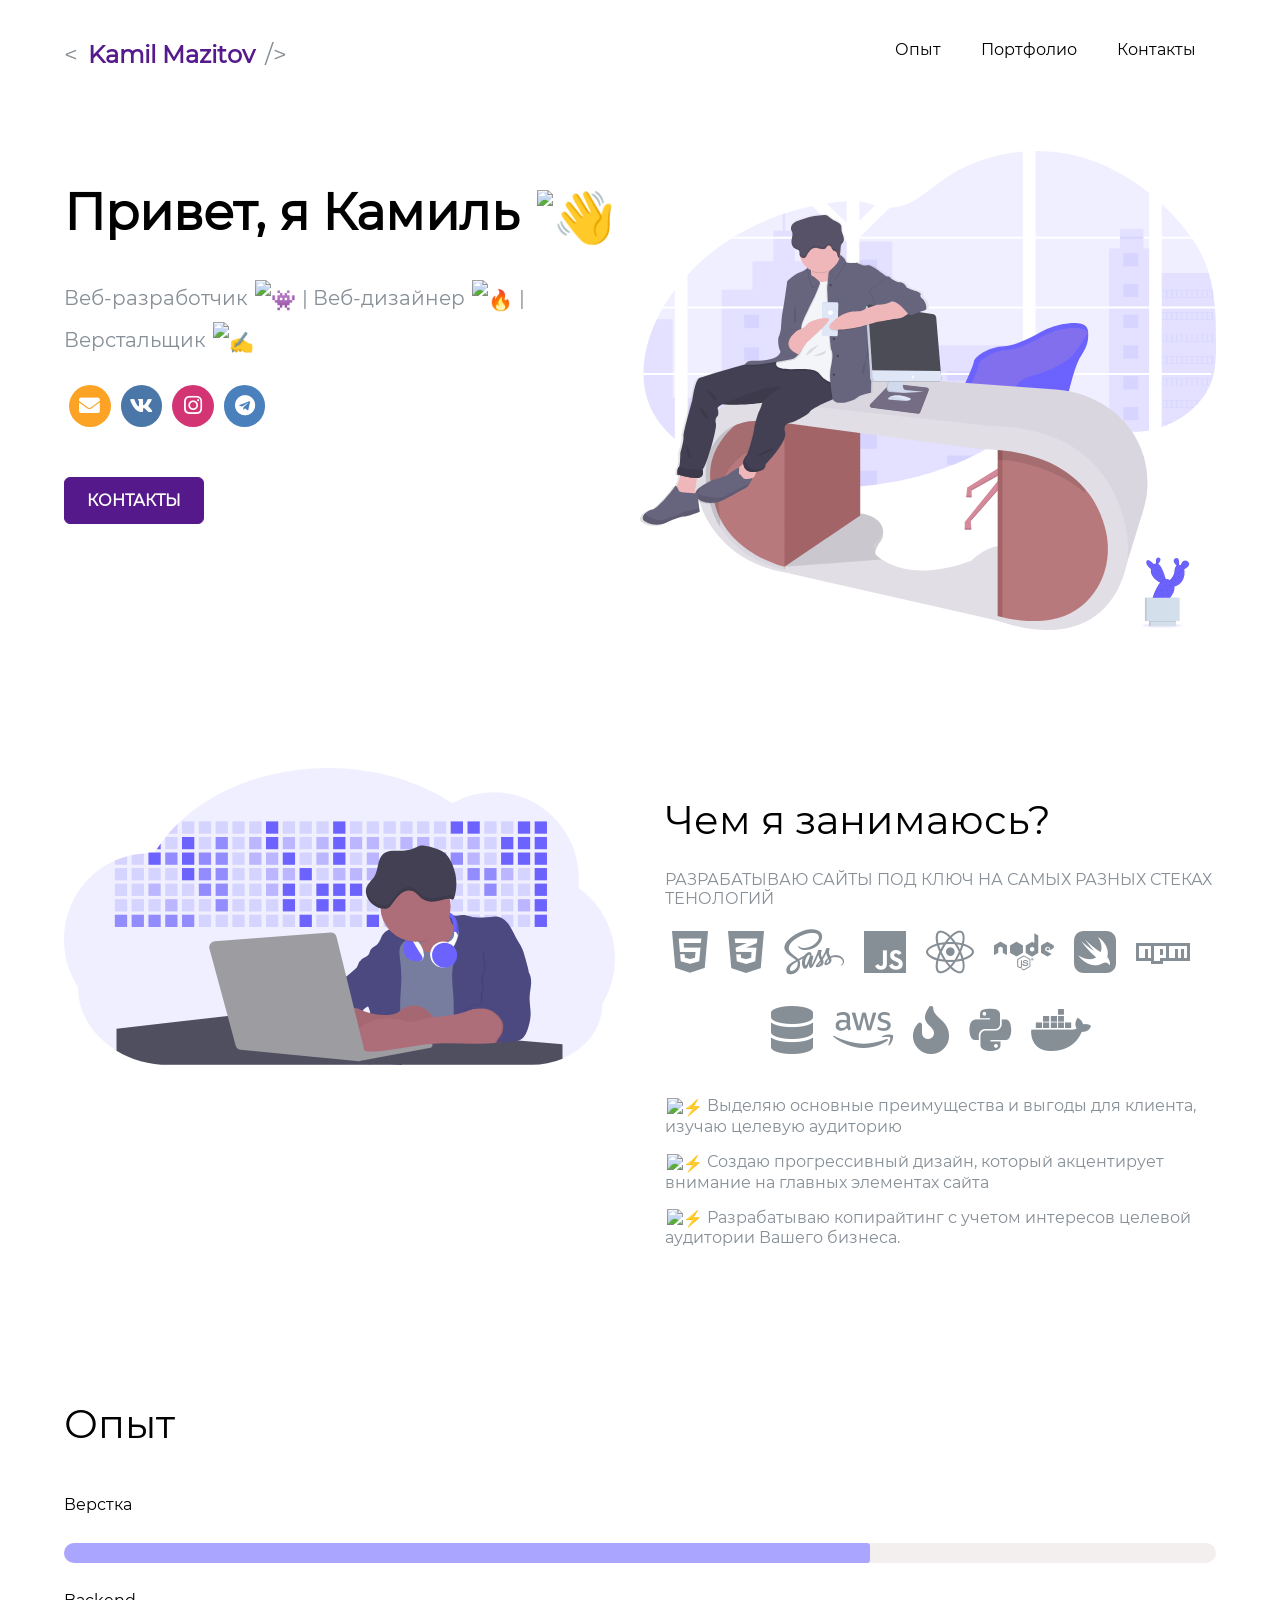
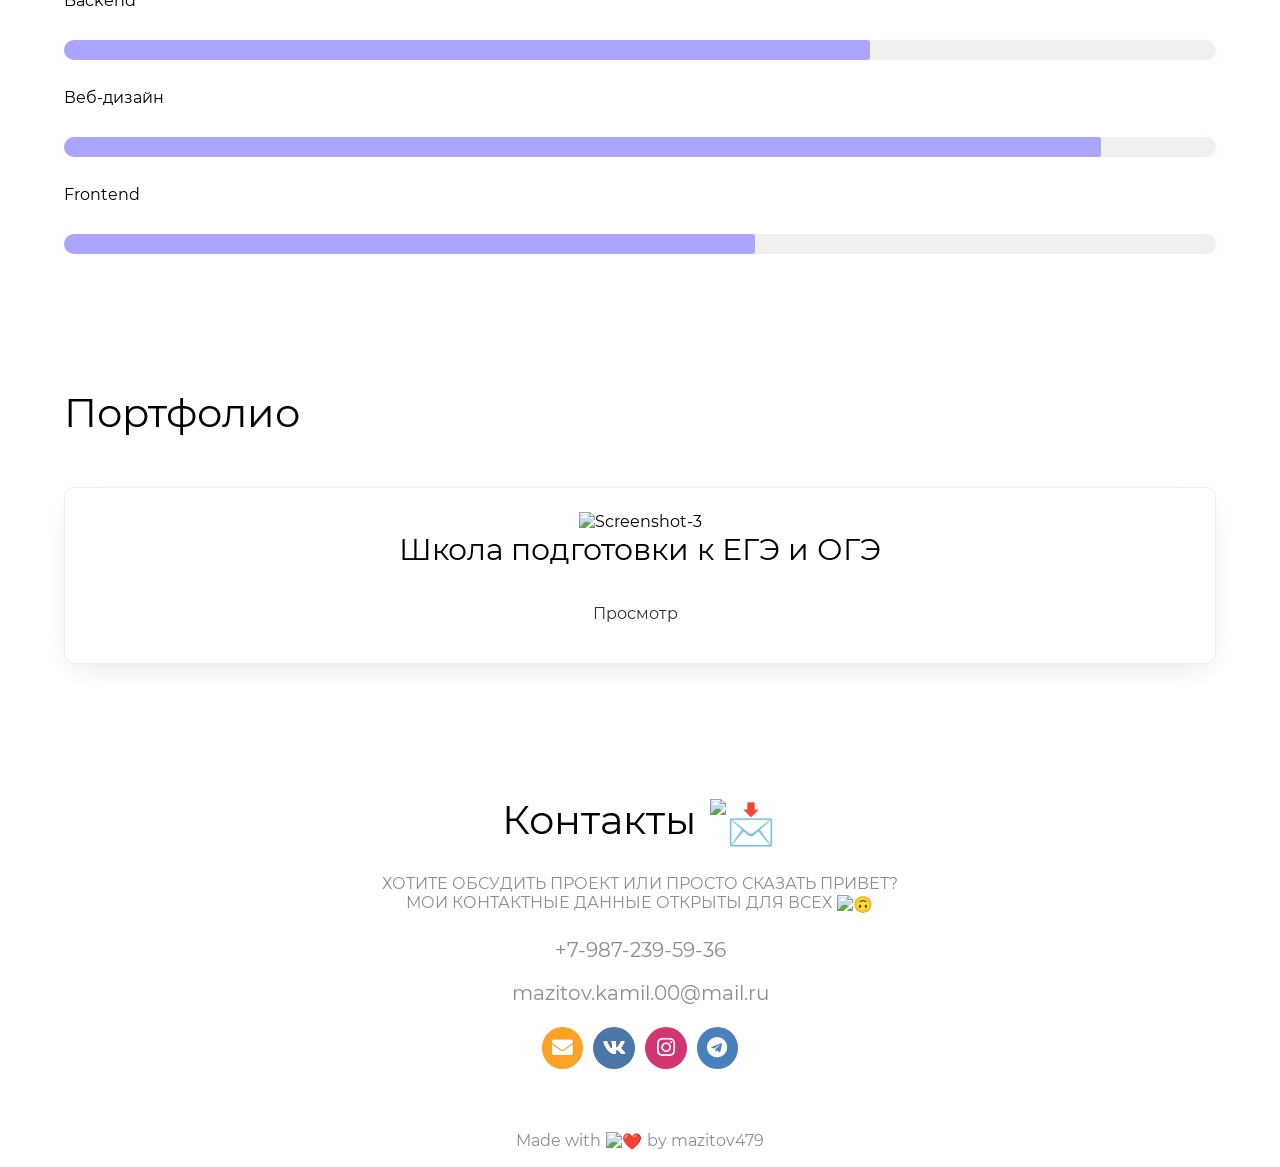
==== index.html @ a230cbdd "Updates" ====
<!doctype html><html lang="en"><head><meta charset="utf-8"/><link rel="icon" type="image/png" sizes="32x32" href="/favicon-32x32.png?v8=qAJ44G5Bm7"><link rel="icon" type="image/png" sizes="16x16" href="/favicon-16x16.png?v8=qAJ44G5Bm7"><link rel="mask-icon" href="/safari-pinned-tab.svg?v8=qAJ44G5Bm7" color="#885bd5"><link rel="shortcut icon" href="/favicon.ico?v8=qAJ44G5Bm7"><meta name="msapplication-TileColor" content="#603cba"><meta name="viewport" content="width=device-width,initial-scale=1"/><meta name="theme-color" content="#6c63ff"/><meta name="Камиль Мазитов Портфолио" content="Мое Портфолио"/><link rel="apple-touch-icon" sizes="180x180" href="/apple-touch-icon.png?v8=qAJ44G5Bm7"><meta property="og:title" content="Камиль Мазитов Портфолио"/><meta property="og:type" content="website"/><meta property="og:url" content="https://developerfolio.js.org/"/><meta property="og:image" content="https://developerfolio.js.org/static/media/developerActivity.59389695.svg"/><link rel="preload" href="/static/media/Montserrat-Regular.ee653992.ttf" as="font"><link rel="preload" href="/static/media/Agustina.21f233e1.woff" as="font"><link rel="preload" href="/static/media/Agustina.21f233e1.woff" as="font"><link rel="preload" href="/static/media/fa-brands-400.cccc9d29.woff2" as="font"><link rel="preload" href="/static/media/fa-solid-900.44d537ab.woff2" as="font"><script async src="https://www.googletagmanager.com/gtag/js?id=UA-135618960-2"></script><script>function gtag(){dataLayer.push(arguments)}window.dataLayer=window.dataLayer||[],gtag("js",new Date),gtag("config","UA-135618960-2")</script><link rel="manifest" href="/manifest.json"/><link rel="stylesheet" href="https://cdnjs.cloudflare.com/ajax/libs/font-awesome/4.7.0/css/font-awesome.min.css"><title>Камиль Мазитов Портфолио</title><link href="/static/css/main.f95ae0fb.chunk.css" rel="stylesheet"></head><body><noscript>You need to enable JavaScript to run this app.</noscript><div id="root"></div><script>!function(a){function e(e){for(var t,r,n=e[0],o=e[1],u=e[2],i=0,l=[];i<n.length;i++)r=n[i],Object.prototype.hasOwnProperty.call(p,r)&&p[r]&&l.push(p[r][0]),p[r]=0;for(t in o)Object.prototype.hasOwnProperty.call(o,t)&&(a[t]=o[t]);for(s&&s(e);l.length;)l.shift()();return c.push.apply(c,u||[]),f()}function f(){for(var e,t=0;t<c.length;t++){for(var r=c[t],n=!0,o=1;o<r.length;o++){var u=r[o];0!==p[u]&&(n=!1)}n&&(c.splice(t--,1),e=i(i.s=r[0]))}return e}var r={},p={1:0},c=[];function i(e){if(r[e])return r[e].exports;var t=r[e]={i:e,l:!1,exports:{}};return a[e].call(t.exports,t,t.exports,i),t.l=!0,t.exports}i.m=a,i.c=r,i.d=function(e,t,r){i.o(e,t)||Object.defineProperty(e,t,{enumerable:!0,get:r})},i.r=function(e){"undefined"!=typeof Symbol&&Symbol.toStringTag&&Object.defineProperty(e,Symbol.toStringTag,{value:"Module"}),Object.defineProperty(e,"__esModule",{value:!0})},i.t=function(t,e){if(1&e&&(t=i(t)),8&e)return t;if(4&e&&"object"==typeof t&&t&&t.__esModule)return t;var r=Object.create(null);if(i.r(r),Object.defineProperty(r,"default",{enumerable:!0,value:t}),2&e&&"string"!=typeof t)for(var n in t)i.d(r,n,function(e){return t[e]}.bind(null,n));return r},i.n=function(e){var t=e&&e.__esModule?function(){return e.default}:function(){return e};return i.d(t,"a",t),t},i.o=function(e,t){return Object.prototype.hasOwnProperty.call(e,t)},i.p="/";var t=this["webpackJsonpkamilmazitov.github.io"]=this["webpackJsonpkamilmazitov.github.io"]||[],n=t.push.bind(t);t.push=e,t=t.slice();for(var o=0;o<t.length;o++)e(t[o]);var s=n;f()}([])</script><script src="/static/js/2.e8afc233.chunk.js"></script><script src="/static/js/main.7171b0d7.chunk.js"></script></body></html>
---- static/css/main.f95ae0fb.chunk.css ----
@font-face{font-family:Agustina Regular;font-style:normal;font-weight:400;src:local("Agustina Regular"),url(/static/media/Agustina.21f233e1.woff) format("woff")}@font-face{font-family:Montserrat;src:local("Montserrat"),url(/static/media/Montserrat-Regular.ee653992.ttf) format("woff")}code{font-family:source-code-pro,Menlo,Monaco,Consolas,Courier New,monospace}body,html{scroll-behavior:smooth}body{margin:0;font:19px/23px Montserrat,sans-serif;-webkit-font-smoothing:antialiased;-moz-osx-font-smoothing:grayscale}@media (max-width:1380px){body,html{font-size:16px;line-height:normal}}.App{text-align:center}.App-logo{height:40vmin}.App-header{background-color:#282c34;min-height:100vh;display:flex;flex-direction:column;align-items:center;justify-content:center;font-size:calc(10px + 2vmin);color:#fff}.App-link{color:#09d3ac}.heading{color:#000}.subTitle{color:#868e96}.header{max-width:90%;padding:20px 10px;margin:0 auto}.header ul{margin:0;padding:0;list-style:none;overflow:hidden;background-color:#fff}.grey-color{color:#868e96}.header li a{display:block;padding:20px;color:#000;text-decoration:none}.header .menu-btn:hover,.header li a:hover{background-color:#f4f4f4}.header .logo{display:block;float:left;font-size:1.5em;text-decoration:none;margin-top:10px;line-height:normal}.header .logo-name{font-weight:700;padding:0 10px}.header .menu{clear:both;max-height:0;-webkit-transition:max-height .2s ease-out;transition:max-height .2s ease-out}.header .menu-icon{cursor:pointer;display:inline-block;float:right;padding:28px 20px;position:relative;-webkit-user-select:none;-moz-user-select:none;-ms-user-select:none;user-select:none}.header .menu-icon .navicon{background:#333;display:block;height:2px;position:relative;-webkit-transition:background .2s ease-out;transition:background .2s ease-out;width:18px}.header .menu-icon .navicon:after,.header .menu-icon .navicon:before{background:#333;content:"";display:block;height:100%;position:absolute;-webkit-transition:all .2s ease-out;transition:all .2s ease-out;width:100%}.header .menu-icon .navicon:before{top:5px}.header .menu-icon .navicon:after{top:-5px}.header .menu-btn{display:none}.header .menu-btn:checked~.menu{max-height:370px}.header .menu-btn:checked~.menu-icon .navicon{background:transparent}.header .menu-btn:checked~.menu-icon .navicon:before{-webkit-transform:rotate(-45deg);transform:rotate(-45deg)}.header .menu-btn:checked~.menu-icon .navicon:after{-webkit-transform:rotate(45deg);transform:rotate(45deg)}.header .menu-btn:checked~.menu-icon:not(.steps) .navicon:after,.header .menu-btn:checked~.menu-icon:not(.steps) .navicon:before{top:0}@media (min-width:48em){.header li{float:left}.header{display:flex;align-items:center;justify-content:space-between}.header .menu{max-height:none}.header .menu-icon{display:none}}@media (max-width:960px) and (min-width:768px){.header{font-size:12px}}.main{margin:4rem auto 0}.greet-main,.main{width:90%;padding:20px 10px}.greet-main{margin:2rem auto 0}.gretting-main{width:90%;padding:20px 10px;margin:0 auto}.greeting-main{display:flex}.greeting-main>*{flex:1 1;margin-bottom:30px}.button-greeting-div{display:flex;margin-top:20px}.greeting-text{font-size:58px;line-height:1.1}.greeting-text-p{font-size:1.3rem;line-height:40px}.greeting-image-div>img{max-width:100%;height:auto}.wave-emoji{-webkit-animation-duration:1.8s;animation-duration:1.8s;-webkit-animation-iteration-count:infinite;animation-iteration-count:infinite;-webkit-animation-name:wave;animation-name:wave;display:inline-block;-webkit-transform-origin:70% 70%;transform-origin:70% 70%}@-webkit-keyframes wave{0%{-webkit-transform:rotate(0deg);transform:rotate(0deg)}10%{-webkit-transform:rotate(-10deg);transform:rotate(-10deg)}20%{-webkit-transform:rotate(12deg);transform:rotate(12deg)}30%{-webkit-transform:rotate(-10deg);transform:rotate(-10deg)}40%{-webkit-transform:rotate(9deg);transform:rotate(9deg)}50%{-webkit-transform:rotate(0deg);transform:rotate(0deg)}to{-webkit-transform:rotate(0deg);transform:rotate(0deg)}}@keyframes wave{0%{-webkit-transform:rotate(0deg);transform:rotate(0deg)}10%{-webkit-transform:rotate(-10deg);transform:rotate(-10deg)}20%{-webkit-transform:rotate(12deg);transform:rotate(12deg)}30%{-webkit-transform:rotate(-10deg);transform:rotate(-10deg)}40%{-webkit-transform:rotate(9deg);transform:rotate(9deg)}50%{-webkit-transform:rotate(0deg);transform:rotate(0deg)}to{-webkit-transform:rotate(0deg);transform:rotate(0deg)}}@media (max-width:1380px){.greeting-text{font-size:50px}.greeting-text-p{font-size:20px}}@media (max-width:768px){.button-greeting-div{justify-content:space-around}.greeting-text{font-size:30px;text-align:center}.greeting-text-p{font-size:16px;line-height:normal;text-align:center}.greeting-main{display:block}}.social-media-div{font-size:2em}.icon-button i{color:#fff}.icon-button{margin-bottom:10px}.icon-button i{border-radius:2.6rem;cursor:pointer;display:inline-block;font-size:1.3rem;height:2.6rem;line-height:2.6rem;position:relative;text-align:center;-webkit-user-select:none;-moz-user-select:none;-ms-user-select:none;user-select:none;width:2.6rem;margin:0 5px 10px}.mail i{background-color:#fca326}.telegram i{background-color:#4a81bc}.vk i{background-color:#4a76a8}.instagram i{background-color:#d33473}.google i{background-color:#ea4335}.twitter i{background-color:#1da1f2}.facebook i:hover,.github i:hover,.gitlab i:hover,.google i:hover,.linkedin i:hover,.twitter i:hover{background-color:#000;-webkit-transition:.3s ease-in;transition:.3s ease-in}@media (max-width:768px){.social-media-div{text-align:center}}.main-button{background-color:#55198b;border:1px solid #55198b;color:#fff;font-weight:700;width:-webkit-max-content;width:-moz-max-content;width:max-content;padding:13px 22px;margin-right:50px;text-transform:uppercase;border-radius:6px;text-align:center;text-decoration:none;display:block;margin-top:20px;font-size:16px;cursor:pointer}.main-button:hover{background-color:#fff;color:#000;-webkit-transition:.3s ease-in;transition:.3s ease-in}.project-button{display:flex;justify-content:center;margin-top:20px}@media (max-width:768px){.main-button{font-size:15px;padding:12px 18px;margin-right:0}}@media (max-width:320px){.main-button{font-size:12px}}.skills-main-div{display:flex}.skills-text-div{margin-left:50px}.skills-main-div>*{flex:1 1;margin-bottom:30px}.skills-image-div>img{max-width:100%;height:auto}.skills-heading{font-size:56px;font-weight:400}@media (max-width:1380px){.skills-heading{font-size:40px}}@media (max-width:768px){.skills-heading{font-size:30px;text-align:center}.greeting-text-p{font-size:16px;line-height:normal}.skills-main-div{flex-direction:column}.skills-text-div{margin:20px}.skills-text{font-size:16px}.skills-text-subtitle{font-size:16px;text-align:center}.skills-image-div{order:2}}.dev-icons{padding-left:0;list-style:none;font-size:3rem;margin-bottom:0;margin-top:0;text-align:center}.software-skill-inline{display:inline-block;margin-right:20px;margin-bottom:20px}.software-skill-inline>i{color:#868e96}.software-skill-inline>i:hover{color:#645beb}.meter{height:20px;position:relative;background:#f3efef;border-radius:25px}.meter>span{display:block;height:100%;border-top-right-radius:6px;border-bottom-right-radius:6px;border-top-left-radius:20px;border-bottom-left-radius:20px;background-color:#aaa5ff;position:relative;overflow:hidden}.skill{line-height:3.5vw}.skill-bars{font-size:28px;width:40%}.skills-container{display:flex;width:90%;padding:20px 10px;margin:2rem auto 0}.skills-container>*{flex:1 1;margin-bottom:30px}.skills-image>img{margin-left:80px;max-width:90%;height:auto}@media (max-width:1456px){.skills-bar{line-height:4rem}.skills-image{display:none;order:2}}@media (max-width:768px){.skills-container{flex-direction:column}.skills-bar{line-height:3rem;margin:20px}.skills-image{display:none;order:2}}.achievement-heading{font-size:56px;font-weight:400;line-height:normal;margin:0}.achievement-subtitle{text-transform:uppercase;margin:0 0 50px}.card-image{height:250px;width:250px}.card-title{color:#000;font-size:30px;margin:0;font-weight:400;line-height:normal}.card-subtitle{color:#868e96;font-size:20px}.certificate-card{background-color:#fff;box-shadow:0 10px 30px -15px rgba(0,0,0,.2);padding:1.5rem;border-radius:10px;border:1px solid hsla(0,0%,82.7%,.397)}.certificate-detail-div{text-align:center}.certificate-card:hover{box-shadow:0 20px 30px -10px rgba(0,0,0,.2)}.certificate-image-div{text-align:center}.achievement-cards-div{display:grid;grid-template-columns:repeat(auto-fit,minmax(300px,1fr));grid-gap:1rem 1rem;gap:1rem 1rem}.certificate-card-footer{display:flex;justify-content:space-evenly;flex-wrap:wrap}.certificate-card-footer>p{color:#333;cursor:pointer;margin-right:10px;text-align:center}.certificate-card-footer>p:hover{color:#868e96}@media (max-width:1380px){.achievement-heading{font-size:40px}}@media (max-width:768px){.achievement-heading{font-size:30px;text-align:center}.achievement-subtitle{font-size:16px;line-height:normal;text-align:center}}.contact-div-main{display:flex}.contact-div-main>*{flex:1 1}.contact-title{font-size:65px;font-weight:400}.contact-detail,.contact-detail-email{margin-top:20px;font-size:40px;font-weight:400;color:#868e96;text-decoration:none}.contact-detail-email:hover,.contact-detail:hover{color:#000;text-shadow:2px 1px 2px #b5b5b5;-webkit-transition:all .3s;transition:all .3s}.contact-subtitle{text-transform:uppercase}.contact-text-div{margin-top:1.5rem}.contact-margin-top{margin-top:4rem}.contact-image-div>img{max-width:100%;height:auto;margin-left:1.5rem;margin-top:-4rem}@media (max-width:768px),(max-width:1380px){.contact-title{font-size:56px;font-weight:400;font-size:40px;text-align:center}.contact-subtitle{font-size:16px;line-height:normal;text-align:center}.contact-text-div{text-align:center;margin-top:1.5rem}.contact-detail,.contact-detail-email{font-size:20px}.contact-image-div{display:none}}.footer-text{text-align:center;color:#868e96}.footer-div{margin-top:2rem}#topButton{visibility:hidden;position:fixed;bottom:20px;right:30px;z-index:99;border:none;outline:none;background-color:#55198b;color:#fff;cursor:pointer;padding:15px;border-radius:15px;font-size:25px}#topButton:hover{background-color:#000;-webkit-transition:all .2s ease-in-out;transition:all .2s ease-in-out}

/*!
 * Font Awesome Free 5.11.2 by @fontawesome - https://fontawesome.com
 * License - https://fontawesome.com/license/free (Icons: CC BY 4.0, Fonts: SIL OFL 1.1, Code: MIT License)
 */.fa,.fab,.fad,.fal,.far,.fas{-moz-osx-font-smoothing:grayscale;-webkit-font-smoothing:antialiased;display:inline-block;font-style:normal;font-feature-settings:normal;font-variant:normal;text-rendering:auto;line-height:1}.fa-lg{font-size:1.33333em;line-height:.75em;vertical-align:-.0667em}.fa-xs{font-size:.75em}.fa-sm{font-size:.875em}.fa-1x{font-size:1em}.fa-2x{font-size:2em}.fa-3x{font-size:3em}.fa-4x{font-size:4em}.fa-5x{font-size:5em}.fa-6x{font-size:6em}.fa-7x{font-size:7em}.fa-8x{font-size:8em}.fa-9x{font-size:9em}.fa-10x{font-size:10em}.fa-fw{text-align:center;width:1.25em}.fa-ul{list-style-type:none;margin-left:2.5em;padding-left:0}.fa-ul>li{position:relative}.fa-li{left:-2em;position:absolute;text-align:center;width:2em;line-height:inherit}.fa-border{border:.08em solid #eee;border-radius:.1em;padding:.2em .25em .15em}.fa-pull-left{float:left}.fa-pull-right{float:right}.fa.fa-pull-left,.fab.fa-pull-left,.fal.fa-pull-left,.far.fa-pull-left,.fas.fa-pull-left{margin-right:.3em}.fa.fa-pull-right,.fab.fa-pull-right,.fal.fa-pull-right,.far.fa-pull-right,.fas.fa-pull-right{margin-left:.3em}.fa-spin{-webkit-animation:fa-spin 2s linear infinite;animation:fa-spin 2s linear infinite}.fa-pulse{-webkit-animation:fa-spin 1s steps(8) infinite;animation:fa-spin 1s steps(8) infinite}@-webkit-keyframes fa-spin{0%{-webkit-transform:rotate(0deg);transform:rotate(0deg)}to{-webkit-transform:rotate(1turn);transform:rotate(1turn)}}@keyframes fa-spin{0%{-webkit-transform:rotate(0deg);transform:rotate(0deg)}to{-webkit-transform:rotate(1turn);transform:rotate(1turn)}}.fa-rotate-90{-ms-filter:"progid:DXImageTransform.Microsoft.BasicImage(rotation=1)";-webkit-transform:rotate(90deg);transform:rotate(90deg)}.fa-rotate-180{-ms-filter:"progid:DXImageTransform.Microsoft.BasicImage(rotation=2)";-webkit-transform:rotate(180deg);transform:rotate(180deg)}.fa-rotate-270{-ms-filter:"progid:DXImageTransform.Microsoft.BasicImage(rotation=3)";-webkit-transform:rotate(270deg);transform:rotate(270deg)}.fa-flip-horizontal{-ms-filter:"progid:DXImageTransform.Microsoft.BasicImage(rotation=0, mirror=1)";-webkit-transform:scaleX(-1);transform:scaleX(-1)}.fa-flip-vertical{-webkit-transform:scaleY(-1);transform:scaleY(-1)}.fa-flip-both,.fa-flip-horizontal.fa-flip-vertical,.fa-flip-vertical{-ms-filter:"progid:DXImageTransform.Microsoft.BasicImage(rotation=2, mirror=1)"}.fa-flip-both,.fa-flip-horizontal.fa-flip-vertical{-webkit-transform:scale(-1);transform:scale(-1)}:root .fa-flip-both,:root .fa-flip-horizontal,:root .fa-flip-vertical,:root .fa-rotate-90,:root .fa-rotate-180,:root .fa-rotate-270{-webkit-filter:none;filter:none}.fa-stack{display:inline-block;height:2em;line-height:2em;position:relative;vertical-align:middle;width:2.5em}.fa-stack-1x,.fa-stack-2x{left:0;position:absolute;text-align:center;width:100%}.fa-stack-1x{line-height:inherit}.fa-stack-2x{font-size:2em}.fa-inverse{color:#fff}.fa-500px:before{content:"\f26e"}.fa-accessible-icon:before{content:"\f368"}.fa-accusoft:before{content:"\f369"}.fa-acquisitions-incorporated:before{content:"\f6af"}.fa-ad:before{content:"\f641"}.fa-address-book:before{content:"\f2b9"}.fa-address-card:before{content:"\f2bb"}.fa-adjust:before{content:"\f042"}.fa-adn:before{content:"\f170"}.fa-adobe:before{content:"\f778"}.fa-adversal:before{content:"\f36a"}.fa-affiliatetheme:before{content:"\f36b"}.fa-air-freshener:before{content:"\f5d0"}.fa-airbnb:before{content:"\f834"}.fa-algolia:before{content:"\f36c"}.fa-align-center:before{content:"\f037"}.fa-align-justify:before{content:"\f039"}.fa-align-left:before{content:"\f036"}.fa-align-right:before{content:"\f038"}.fa-alipay:before{content:"\f642"}.fa-allergies:before{content:"\f461"}.fa-amazon:before{content:"\f270"}.fa-amazon-pay:before{content:"\f42c"}.fa-ambulance:before{content:"\f0f9"}.fa-american-sign-language-interpreting:before{content:"\f2a3"}.fa-amilia:before{content:"\f36d"}.fa-anchor:before{content:"\f13d"}.fa-android:before{content:"\f17b"}.fa-angellist:before{content:"\f209"}.fa-angle-double-down:before{content:"\f103"}.fa-angle-double-left:before{content:"\f100"}.fa-angle-double-right:before{content:"\f101"}.fa-angle-double-up:before{content:"\f102"}.fa-angle-down:before{content:"\f107"}.fa-angle-left:before{content:"\f104"}.fa-angle-right:before{content:"\f105"}.fa-angle-up:before{content:"\f106"}.fa-angry:before{content:"\f556"}.fa-angrycreative:before{content:"\f36e"}.fa-angular:before{content:"\f420"}.fa-ankh:before{content:"\f644"}.fa-app-store:before{content:"\f36f"}.fa-app-store-ios:before{content:"\f370"}.fa-apper:before{content:"\f371"}.fa-apple:before{content:"\f179"}.fa-apple-alt:before{content:"\f5d1"}.fa-apple-pay:before{content:"\f415"}.fa-archive:before{content:"\f187"}.fa-archway:before{content:"\f557"}.fa-arrow-alt-circle-down:before{content:"\f358"}.fa-arrow-alt-circle-left:before{content:"\f359"}.fa-arrow-alt-circle-right:before{content:"\f35a"}.fa-arrow-alt-circle-up:before{content:"\f35b"}.fa-arrow-circle-down:before{content:"\f0ab"}.fa-arrow-circle-left:before{content:"\f0a8"}.fa-arrow-circle-right:before{content:"\f0a9"}.fa-arrow-circle-up:before{content:"\f0aa"}.fa-arrow-down:before{content:"\f063"}.fa-arrow-left:before{content:"\f060"}.fa-arrow-right:before{content:"\f061"}.fa-arrow-up:before{content:"\f062"}.fa-arrows-alt:before{content:"\f0b2"}.fa-arrows-alt-h:before{content:"\f337"}.fa-arrows-alt-v:before{content:"\f338"}.fa-artstation:before{content:"\f77a"}.fa-assistive-listening-systems:before{content:"\f2a2"}.fa-asterisk:before{content:"\f069"}.fa-asymmetrik:before{content:"\f372"}.fa-at:before{content:"\f1fa"}.fa-atlas:before{content:"\f558"}.fa-atlassian:before{content:"\f77b"}.fa-atom:before{content:"\f5d2"}.fa-audible:before{content:"\f373"}.fa-audio-description:before{content:"\f29e"}.fa-autoprefixer:before{content:"\f41c"}.fa-avianex:before{content:"\f374"}.fa-aviato:before{content:"\f421"}.fa-award:before{content:"\f559"}.fa-aws:before{content:"\f375"}.fa-baby:before{content:"\f77c"}.fa-baby-carriage:before{content:"\f77d"}.fa-backspace:before{content:"\f55a"}.fa-backward:before{content:"\f04a"}.fa-bacon:before{content:"\f7e5"}.fa-balance-scale:before{content:"\f24e"}.fa-balance-scale-left:before{content:"\f515"}.fa-balance-scale-right:before{content:"\f516"}.fa-ban:before{content:"\f05e"}.fa-band-aid:before{content:"\f462"}.fa-bandcamp:before{content:"\f2d5"}.fa-barcode:before{content:"\f02a"}.fa-bars:before{content:"\f0c9"}.fa-baseball-ball:before{content:"\f433"}.fa-basketball-ball:before{content:"\f434"}.fa-bath:before{content:"\f2cd"}.fa-battery-empty:before{content:"\f244"}.fa-battery-full:before{content:"\f240"}.fa-battery-half:before{content:"\f242"}.fa-battery-quarter:before{content:"\f243"}.fa-battery-three-quarters:before{content:"\f241"}.fa-battle-net:before{content:"\f835"}.fa-bed:before{content:"\f236"}.fa-beer:before{content:"\f0fc"}.fa-behance:before{content:"\f1b4"}.fa-behance-square:before{content:"\f1b5"}.fa-bell:before{content:"\f0f3"}.fa-bell-slash:before{content:"\f1f6"}.fa-bezier-curve:before{content:"\f55b"}.fa-bible:before{content:"\f647"}.fa-bicycle:before{content:"\f206"}.fa-biking:before{content:"\f84a"}.fa-bimobject:before{content:"\f378"}.fa-binoculars:before{content:"\f1e5"}.fa-biohazard:before{content:"\f780"}.fa-birthday-cake:before{content:"\f1fd"}.fa-bitbucket:before{content:"\f171"}.fa-bitcoin:before{content:"\f379"}.fa-bity:before{content:"\f37a"}.fa-black-tie:before{content:"\f27e"}.fa-blackberry:before{content:"\f37b"}.fa-blender:before{content:"\f517"}.fa-blender-phone:before{content:"\f6b6"}.fa-blind:before{content:"\f29d"}.fa-blog:before{content:"\f781"}.fa-blogger:before{content:"\f37c"}.fa-blogger-b:before{content:"\f37d"}.fa-bluetooth:before{content:"\f293"}.fa-bluetooth-b:before{content:"\f294"}.fa-bold:before{content:"\f032"}.fa-bolt:before{content:"\f0e7"}.fa-bomb:before{content:"\f1e2"}.fa-bone:before{content:"\f5d7"}.fa-bong:before{content:"\f55c"}.fa-book:before{content:"\f02d"}.fa-book-dead:before{content:"\f6b7"}.fa-book-medical:before{content:"\f7e6"}.fa-book-open:before{content:"\f518"}.fa-book-reader:before{content:"\f5da"}.fa-bookmark:before{content:"\f02e"}.fa-bootstrap:before{content:"\f836"}.fa-border-all:before{content:"\f84c"}.fa-border-none:before{content:"\f850"}.fa-border-style:before{content:"\f853"}.fa-bowling-ball:before{content:"\f436"}.fa-box:before{content:"\f466"}.fa-box-open:before{content:"\f49e"}.fa-boxes:before{content:"\f468"}.fa-braille:before{content:"\f2a1"}.fa-brain:before{content:"\f5dc"}.fa-bread-slice:before{content:"\f7ec"}.fa-briefcase:before{content:"\f0b1"}.fa-briefcase-medical:before{content:"\f469"}.fa-broadcast-tower:before{content:"\f519"}.fa-broom:before{content:"\f51a"}.fa-brush:before{content:"\f55d"}.fa-btc:before{content:"\f15a"}.fa-buffer:before{content:"\f837"}.fa-bug:before{content:"\f188"}.fa-building:before{content:"\f1ad"}.fa-bullhorn:before{content:"\f0a1"}.fa-bullseye:before{content:"\f140"}.fa-burn:before{content:"\f46a"}.fa-buromobelexperte:before{content:"\f37f"}.fa-bus:before{content:"\f207"}.fa-bus-alt:before{content:"\f55e"}.fa-business-time:before{content:"\f64a"}.fa-buy-n-large:before{content:"\f8a6"}.fa-buysellads:before{content:"\f20d"}.fa-calculator:before{content:"\f1ec"}.fa-calendar:before{content:"\f133"}.fa-calendar-alt:before{content:"\f073"}.fa-calendar-check:before{content:"\f274"}.fa-calendar-day:before{content:"\f783"}.fa-calendar-minus:before{content:"\f272"}.fa-calendar-plus:before{content:"\f271"}.fa-calendar-times:before{content:"\f273"}.fa-calendar-week:before{content:"\f784"}.fa-camera:before{content:"\f030"}.fa-camera-retro:before{content:"\f083"}.fa-campground:before{content:"\f6bb"}.fa-canadian-maple-leaf:before{content:"\f785"}.fa-candy-cane:before{content:"\f786"}.fa-cannabis:before{content:"\f55f"}.fa-capsules:before{content:"\f46b"}.fa-car:before{content:"\f1b9"}.fa-car-alt:before{content:"\f5de"}.fa-car-battery:before{content:"\f5df"}.fa-car-crash:before{content:"\f5e1"}.fa-car-side:before{content:"\f5e4"}.fa-caret-down:before{content:"\f0d7"}.fa-caret-left:before{content:"\f0d9"}.fa-caret-right:before{content:"\f0da"}.fa-caret-square-down:before{content:"\f150"}.fa-caret-square-left:before{content:"\f191"}.fa-caret-square-right:before{content:"\f152"}.fa-caret-square-up:before{content:"\f151"}.fa-caret-up:before{content:"\f0d8"}.fa-carrot:before{content:"\f787"}.fa-cart-arrow-down:before{content:"\f218"}.fa-cart-plus:before{content:"\f217"}.fa-cash-register:before{content:"\f788"}.fa-cat:before{content:"\f6be"}.fa-cc-amazon-pay:before{content:"\f42d"}.fa-cc-amex:before{content:"\f1f3"}.fa-cc-apple-pay:before{content:"\f416"}.fa-cc-diners-club:before{content:"\f24c"}.fa-cc-discover:before{content:"\f1f2"}.fa-cc-jcb:before{content:"\f24b"}.fa-cc-mastercard:before{content:"\f1f1"}.fa-cc-paypal:before{content:"\f1f4"}.fa-cc-stripe:before{content:"\f1f5"}.fa-cc-visa:before{content:"\f1f0"}.fa-centercode:before{content:"\f380"}.fa-centos:before{content:"\f789"}.fa-certificate:before{content:"\f0a3"}.fa-chair:before{content:"\f6c0"}.fa-chalkboard:before{content:"\f51b"}.fa-chalkboard-teacher:before{content:"\f51c"}.fa-charging-station:before{content:"\f5e7"}.fa-chart-area:before{content:"\f1fe"}.fa-chart-bar:before{content:"\f080"}.fa-chart-line:before{content:"\f201"}.fa-chart-pie:before{content:"\f200"}.fa-check:before{content:"\f00c"}.fa-check-circle:before{content:"\f058"}.fa-check-double:before{content:"\f560"}.fa-check-square:before{content:"\f14a"}.fa-cheese:before{content:"\f7ef"}.fa-chess:before{content:"\f439"}.fa-chess-bishop:before{content:"\f43a"}.fa-chess-board:before{content:"\f43c"}.fa-chess-king:before{content:"\f43f"}.fa-chess-knight:before{content:"\f441"}.fa-chess-pawn:before{content:"\f443"}.fa-chess-queen:before{content:"\f445"}.fa-chess-rook:before{content:"\f447"}.fa-chevron-circle-down:before{content:"\f13a"}.fa-chevron-circle-left:before{content:"\f137"}.fa-chevron-circle-right:before{content:"\f138"}.fa-chevron-circle-up:before{content:"\f139"}.fa-chevron-down:before{content:"\f078"}.fa-chevron-left:before{content:"\f053"}.fa-chevron-right:before{content:"\f054"}.fa-chevron-up:before{content:"\f077"}.fa-child:before{content:"\f1ae"}.fa-chrome:before{content:"\f268"}.fa-chromecast:before{content:"\f838"}.fa-church:before{content:"\f51d"}.fa-circle:before{content:"\f111"}.fa-circle-notch:before{content:"\f1ce"}.fa-city:before{content:"\f64f"}.fa-clinic-medical:before{content:"\f7f2"}.fa-clipboard:before{content:"\f328"}.fa-clipboard-check:before{content:"\f46c"}.fa-clipboard-list:before{content:"\f46d"}.fa-clock:before{content:"\f017"}.fa-clone:before{content:"\f24d"}.fa-closed-captioning:before{content:"\f20a"}.fa-cloud:before{content:"\f0c2"}.fa-cloud-download-alt:before{content:"\f381"}.fa-cloud-meatball:before{content:"\f73b"}.fa-cloud-moon:before{content:"\f6c3"}.fa-cloud-moon-rain:before{content:"\f73c"}.fa-cloud-rain:before{content:"\f73d"}.fa-cloud-showers-heavy:before{content:"\f740"}.fa-cloud-sun:before{content:"\f6c4"}.fa-cloud-sun-rain:before{content:"\f743"}.fa-cloud-upload-alt:before{content:"\f382"}.fa-cloudscale:before{content:"\f383"}.fa-cloudsmith:before{content:"\f384"}.fa-cloudversify:before{content:"\f385"}.fa-cocktail:before{content:"\f561"}.fa-code:before{content:"\f121"}.fa-code-branch:before{content:"\f126"}.fa-codepen:before{content:"\f1cb"}.fa-codiepie:before{content:"\f284"}.fa-coffee:before{content:"\f0f4"}.fa-cog:before{content:"\f013"}.fa-cogs:before{content:"\f085"}.fa-coins:before{content:"\f51e"}.fa-columns:before{content:"\f0db"}.fa-comment:before{content:"\f075"}.fa-comment-alt:before{content:"\f27a"}.fa-comment-dollar:before{content:"\f651"}.fa-comment-dots:before{content:"\f4ad"}.fa-comment-medical:before{content:"\f7f5"}.fa-comment-slash:before{content:"\f4b3"}.fa-comments:before{content:"\f086"}.fa-comments-dollar:before{content:"\f653"}.fa-compact-disc:before{content:"\f51f"}.fa-compass:before{content:"\f14e"}.fa-compress:before{content:"\f066"}.fa-compress-arrows-alt:before{content:"\f78c"}.fa-concierge-bell:before{content:"\f562"}.fa-confluence:before{content:"\f78d"}.fa-connectdevelop:before{content:"\f20e"}.fa-contao:before{content:"\f26d"}.fa-cookie:before{content:"\f563"}.fa-cookie-bite:before{content:"\f564"}.fa-copy:before{content:"\f0c5"}.fa-copyright:before{content:"\f1f9"}.fa-cotton-bureau:before{content:"\f89e"}.fa-couch:before{content:"\f4b8"}.fa-cpanel:before{content:"\f388"}.fa-creative-commons:before{content:"\f25e"}.fa-creative-commons-by:before{content:"\f4e7"}.fa-creative-commons-nc:before{content:"\f4e8"}.fa-creative-commons-nc-eu:before{content:"\f4e9"}.fa-creative-commons-nc-jp:before{content:"\f4ea"}.fa-creative-commons-nd:before{content:"\f4eb"}.fa-creative-commons-pd:before{content:"\f4ec"}.fa-creative-commons-pd-alt:before{content:"\f4ed"}.fa-creative-commons-remix:before{content:"\f4ee"}.fa-creative-commons-sa:before{content:"\f4ef"}.fa-creative-commons-sampling:before{content:"\f4f0"}.fa-creative-commons-sampling-plus:before{content:"\f4f1"}.fa-creative-commons-share:before{content:"\f4f2"}.fa-creative-commons-zero:before{content:"\f4f3"}.fa-credit-card:before{content:"\f09d"}.fa-critical-role:before{content:"\f6c9"}.fa-crop:before{content:"\f125"}.fa-crop-alt:before{content:"\f565"}.fa-cross:before{content:"\f654"}.fa-crosshairs:before{content:"\f05b"}.fa-crow:before{content:"\f520"}.fa-crown:before{content:"\f521"}.fa-crutch:before{content:"\f7f7"}.fa-css3:before{content:"\f13c"}.fa-css3-alt:before{content:"\f38b"}.fa-cube:before{content:"\f1b2"}.fa-cubes:before{content:"\f1b3"}.fa-cut:before{content:"\f0c4"}.fa-cuttlefish:before{content:"\f38c"}.fa-d-and-d:before{content:"\f38d"}.fa-d-and-d-beyond:before{content:"\f6ca"}.fa-dashcube:before{content:"\f210"}.fa-database:before{content:"\f1c0"}.fa-deaf:before{content:"\f2a4"}.fa-delicious:before{content:"\f1a5"}.fa-democrat:before{content:"\f747"}.fa-deploydog:before{content:"\f38e"}.fa-deskpro:before{content:"\f38f"}.fa-desktop:before{content:"\f108"}.fa-dev:before{content:"\f6cc"}.fa-deviantart:before{content:"\f1bd"}.fa-dharmachakra:before{content:"\f655"}.fa-dhl:before{content:"\f790"}.fa-diagnoses:before{content:"\f470"}.fa-diaspora:before{content:"\f791"}.fa-dice:before{content:"\f522"}.fa-dice-d20:before{content:"\f6cf"}.fa-dice-d6:before{content:"\f6d1"}.fa-dice-five:before{content:"\f523"}.fa-dice-four:before{content:"\f524"}.fa-dice-one:before{content:"\f525"}.fa-dice-six:before{content:"\f526"}.fa-dice-three:before{content:"\f527"}.fa-dice-two:before{content:"\f528"}.fa-digg:before{content:"\f1a6"}.fa-digital-ocean:before{content:"\f391"}.fa-digital-tachograph:before{content:"\f566"}.fa-directions:before{content:"\f5eb"}.fa-discord:before{content:"\f392"}.fa-discourse:before{content:"\f393"}.fa-divide:before{content:"\f529"}.fa-dizzy:before{content:"\f567"}.fa-dna:before{content:"\f471"}.fa-dochub:before{content:"\f394"}.fa-docker:before{content:"\f395"}.fa-dog:before{content:"\f6d3"}.fa-dollar-sign:before{content:"\f155"}.fa-dolly:before{content:"\f472"}.fa-dolly-flatbed:before{content:"\f474"}.fa-donate:before{content:"\f4b9"}.fa-door-closed:before{content:"\f52a"}.fa-door-open:before{content:"\f52b"}.fa-dot-circle:before{content:"\f192"}.fa-dove:before{content:"\f4ba"}.fa-download:before{content:"\f019"}.fa-draft2digital:before{content:"\f396"}.fa-drafting-compass:before{content:"\f568"}.fa-dragon:before{content:"\f6d5"}.fa-draw-polygon:before{content:"\f5ee"}.fa-dribbble:before{content:"\f17d"}.fa-dribbble-square:before{content:"\f397"}.fa-dropbox:before{content:"\f16b"}.fa-drum:before{content:"\f569"}.fa-drum-steelpan:before{content:"\f56a"}.fa-drumstick-bite:before{content:"\f6d7"}.fa-drupal:before{content:"\f1a9"}.fa-dumbbell:before{content:"\f44b"}.fa-dumpster:before{content:"\f793"}.fa-dumpster-fire:before{content:"\f794"}.fa-dungeon:before{content:"\f6d9"}.fa-dyalog:before{content:"\f399"}.fa-earlybirds:before{content:"\f39a"}.fa-ebay:before{content:"\f4f4"}.fa-edge:before{content:"\f282"}.fa-edit:before{content:"\f044"}.fa-egg:before{content:"\f7fb"}.fa-eject:before{content:"\f052"}.fa-elementor:before{content:"\f430"}.fa-ellipsis-h:before{content:"\f141"}.fa-ellipsis-v:before{content:"\f142"}.fa-ello:before{content:"\f5f1"}.fa-ember:before{content:"\f423"}.fa-empire:before{content:"\f1d1"}.fa-envelope:before{content:"\f0e0"}.fa-envelope-open:before{content:"\f2b6"}.fa-envelope-open-text:before{content:"\f658"}.fa-envelope-square:before{content:"\f199"}.fa-envira:before{content:"\f299"}.fa-equals:before{content:"\f52c"}.fa-eraser:before{content:"\f12d"}.fa-erlang:before{content:"\f39d"}.fa-ethereum:before{content:"\f42e"}.fa-ethernet:before{content:"\f796"}.fa-etsy:before{content:"\f2d7"}.fa-euro-sign:before{content:"\f153"}.fa-evernote:before{content:"\f839"}.fa-exchange-alt:before{content:"\f362"}.fa-exclamation:before{content:"\f12a"}.fa-exclamation-circle:before{content:"\f06a"}.fa-exclamation-triangle:before{content:"\f071"}.fa-expand:before{content:"\f065"}.fa-expand-arrows-alt:before{content:"\f31e"}.fa-expeditedssl:before{content:"\f23e"}.fa-external-link-alt:before{content:"\f35d"}.fa-external-link-square-alt:before{content:"\f360"}.fa-eye:before{content:"\f06e"}.fa-eye-dropper:before{content:"\f1fb"}.fa-eye-slash:before{content:"\f070"}.fa-facebook:before{content:"\f09a"}.fa-facebook-f:before{content:"\f39e"}.fa-facebook-messenger:before{content:"\f39f"}.fa-facebook-square:before{content:"\f082"}.fa-fan:before{content:"\f863"}.fa-fantasy-flight-games:before{content:"\f6dc"}.fa-fast-backward:before{content:"\f049"}.fa-fast-forward:before{content:"\f050"}.fa-fax:before{content:"\f1ac"}.fa-feather:before{content:"\f52d"}.fa-feather-alt:before{content:"\f56b"}.fa-fedex:before{content:"\f797"}.fa-fedora:before{content:"\f798"}.fa-female:before{content:"\f182"}.fa-fighter-jet:before{content:"\f0fb"}.fa-figma:before{content:"\f799"}.fa-file:before{content:"\f15b"}.fa-file-alt:before{content:"\f15c"}.fa-file-archive:before{content:"\f1c6"}.fa-file-audio:before{content:"\f1c7"}.fa-file-code:before{content:"\f1c9"}.fa-file-contract:before{content:"\f56c"}.fa-file-csv:before{content:"\f6dd"}.fa-file-download:before{content:"\f56d"}.fa-file-excel:before{content:"\f1c3"}.fa-file-export:before{content:"\f56e"}.fa-file-image:before{content:"\f1c5"}.fa-file-import:before{content:"\f56f"}.fa-file-invoice:before{content:"\f570"}.fa-file-invoice-dollar:before{content:"\f571"}.fa-file-medical:before{content:"\f477"}.fa-file-medical-alt:before{content:"\f478"}.fa-file-pdf:before{content:"\f1c1"}.fa-file-powerpoint:before{content:"\f1c4"}.fa-file-prescription:before{content:"\f572"}.fa-file-signature:before{content:"\f573"}.fa-file-upload:before{content:"\f574"}.fa-file-video:before{content:"\f1c8"}.fa-file-word:before{content:"\f1c2"}.fa-fill:before{content:"\f575"}.fa-fill-drip:before{content:"\f576"}.fa-film:before{content:"\f008"}.fa-filter:before{content:"\f0b0"}.fa-fingerprint:before{content:"\f577"}.fa-fire:before{content:"\f06d"}.fa-fire-alt:before{content:"\f7e4"}.fa-fire-extinguisher:before{content:"\f134"}.fa-firefox:before{content:"\f269"}.fa-first-aid:before{content:"\f479"}.fa-first-order:before{content:"\f2b0"}.fa-first-order-alt:before{content:"\f50a"}.fa-firstdraft:before{content:"\f3a1"}.fa-fish:before{content:"\f578"}.fa-fist-raised:before{content:"\f6de"}.fa-flag:before{content:"\f024"}.fa-flag-checkered:before{content:"\f11e"}.fa-flag-usa:before{content:"\f74d"}.fa-flask:before{content:"\f0c3"}.fa-flickr:before{content:"\f16e"}.fa-flipboard:before{content:"\f44d"}.fa-flushed:before{content:"\f579"}.fa-fly:before{content:"\f417"}.fa-folder:before{content:"\f07b"}.fa-folder-minus:before{content:"\f65d"}.fa-folder-open:before{content:"\f07c"}.fa-folder-plus:before{content:"\f65e"}.fa-font:before{content:"\f031"}.fa-font-awesome:before{content:"\f2b4"}.fa-font-awesome-alt:before{content:"\f35c"}.fa-font-awesome-flag:before{content:"\f425"}.fa-font-awesome-logo-full:before{content:"\f4e6"}.fa-fonticons:before{content:"\f280"}.fa-fonticons-fi:before{content:"\f3a2"}.fa-football-ball:before{content:"\f44e"}.fa-fort-awesome:before{content:"\f286"}.fa-fort-awesome-alt:before{content:"\f3a3"}.fa-forumbee:before{content:"\f211"}.fa-forward:before{content:"\f04e"}.fa-foursquare:before{content:"\f180"}.fa-free-code-camp:before{content:"\f2c5"}.fa-freebsd:before{content:"\f3a4"}.fa-frog:before{content:"\f52e"}.fa-frown:before{content:"\f119"}.fa-frown-open:before{content:"\f57a"}.fa-fulcrum:before{content:"\f50b"}.fa-funnel-dollar:before{content:"\f662"}.fa-futbol:before{content:"\f1e3"}.fa-galactic-republic:before{content:"\f50c"}.fa-galactic-senate:before{content:"\f50d"}.fa-gamepad:before{content:"\f11b"}.fa-gas-pump:before{content:"\f52f"}.fa-gavel:before{content:"\f0e3"}.fa-gem:before{content:"\f3a5"}.fa-genderless:before{content:"\f22d"}.fa-get-pocket:before{content:"\f265"}.fa-gg:before{content:"\f260"}.fa-gg-circle:before{content:"\f261"}.fa-ghost:before{content:"\f6e2"}.fa-gift:before{content:"\f06b"}.fa-gifts:before{content:"\f79c"}.fa-git:before{content:"\f1d3"}.fa-git-alt:before{content:"\f841"}.fa-git-square:before{content:"\f1d2"}.fa-github:before{content:"\f09b"}.fa-github-alt:before{content:"\f113"}.fa-github-square:before{content:"\f092"}.fa-gitkraken:before{content:"\f3a6"}.fa-gitlab:before{content:"\f296"}.fa-gitter:before{content:"\f426"}.fa-glass-cheers:before{content:"\f79f"}.fa-glass-martini:before{content:"\f000"}.fa-glass-martini-alt:before{content:"\f57b"}.fa-glass-whiskey:before{content:"\f7a0"}.fa-glasses:before{content:"\f530"}.fa-glide:before{content:"\f2a5"}.fa-glide-g:before{content:"\f2a6"}.fa-globe:before{content:"\f0ac"}.fa-globe-africa:before{content:"\f57c"}.fa-globe-americas:before{content:"\f57d"}.fa-globe-asia:before{content:"\f57e"}.fa-globe-europe:before{content:"\f7a2"}.fa-gofore:before{content:"\f3a7"}.fa-golf-ball:before{content:"\f450"}.fa-goodreads:before{content:"\f3a8"}.fa-goodreads-g:before{content:"\f3a9"}.fa-google:before{content:"\f1a0"}.fa-google-drive:before{content:"\f3aa"}.fa-google-play:before{content:"\f3ab"}.fa-google-plus:before{content:"\f2b3"}.fa-google-plus-g:before{content:"\f0d5"}.fa-google-plus-square:before{content:"\f0d4"}.fa-google-wallet:before{content:"\f1ee"}.fa-gopuram:before{content:"\f664"}.fa-graduation-cap:before{content:"\f19d"}.fa-gratipay:before{content:"\f184"}.fa-grav:before{content:"\f2d6"}.fa-greater-than:before{content:"\f531"}.fa-greater-than-equal:before{content:"\f532"}.fa-grimace:before{content:"\f57f"}.fa-grin:before{content:"\f580"}.fa-grin-alt:before{content:"\f581"}.fa-grin-beam:before{content:"\f582"}.fa-grin-beam-sweat:before{content:"\f583"}.fa-grin-hearts:before{content:"\f584"}.fa-grin-squint:before{content:"\f585"}.fa-grin-squint-tears:before{content:"\f586"}.fa-grin-stars:before{content:"\f587"}.fa-grin-tears:before{content:"\f588"}.fa-grin-tongue:before{content:"\f589"}.fa-grin-tongue-squint:before{content:"\f58a"}.fa-grin-tongue-wink:before{content:"\f58b"}.fa-grin-wink:before{content:"\f58c"}.fa-grip-horizontal:before{content:"\f58d"}.fa-grip-lines:before{content:"\f7a4"}.fa-grip-lines-vertical:before{content:"\f7a5"}.fa-grip-vertical:before{content:"\f58e"}.fa-gripfire:before{content:"\f3ac"}.fa-grunt:before{content:"\f3ad"}.fa-guitar:before{content:"\f7a6"}.fa-gulp:before{content:"\f3ae"}.fa-h-square:before{content:"\f0fd"}.fa-hacker-news:before{content:"\f1d4"}.fa-hacker-news-square:before{content:"\f3af"}.fa-hackerrank:before{content:"\f5f7"}.fa-hamburger:before{content:"\f805"}.fa-hammer:before{content:"\f6e3"}.fa-hamsa:before{content:"\f665"}.fa-hand-holding:before{content:"\f4bd"}.fa-hand-holding-heart:before{content:"\f4be"}.fa-hand-holding-usd:before{content:"\f4c0"}.fa-hand-lizard:before{content:"\f258"}.fa-hand-middle-finger:before{content:"\f806"}.fa-hand-paper:before{content:"\f256"}.fa-hand-peace:before{content:"\f25b"}.fa-hand-point-down:before{content:"\f0a7"}.fa-hand-point-left:before{content:"\f0a5"}.fa-hand-point-right:before{content:"\f0a4"}.fa-hand-point-up:before{content:"\f0a6"}.fa-hand-pointer:before{content:"\f25a"}.fa-hand-rock:before{content:"\f255"}.fa-hand-scissors:before{content:"\f257"}.fa-hand-spock:before{content:"\f259"}.fa-hands:before{content:"\f4c2"}.fa-hands-helping:before{content:"\f4c4"}.fa-handshake:before{content:"\f2b5"}.fa-hanukiah:before{content:"\f6e6"}.fa-hard-hat:before{content:"\f807"}.fa-hashtag:before{content:"\f292"}.fa-hat-cowboy:before{content:"\f8c0"}.fa-hat-cowboy-side:before{content:"\f8c1"}.fa-hat-wizard:before{content:"\f6e8"}.fa-haykal:before{content:"\f666"}.fa-hdd:before{content:"\f0a0"}.fa-heading:before{content:"\f1dc"}.fa-headphones:before{content:"\f025"}.fa-headphones-alt:before{content:"\f58f"}.fa-headset:before{content:"\f590"}.fa-heart:before{content:"\f004"}.fa-heart-broken:before{content:"\f7a9"}.fa-heartbeat:before{content:"\f21e"}.fa-helicopter:before{content:"\f533"}.fa-highlighter:before{content:"\f591"}.fa-hiking:before{content:"\f6ec"}.fa-hippo:before{content:"\f6ed"}.fa-hips:before{content:"\f452"}.fa-hire-a-helper:before{content:"\f3b0"}.fa-history:before{content:"\f1da"}.fa-hockey-puck:before{content:"\f453"}.fa-holly-berry:before{content:"\f7aa"}.fa-home:before{content:"\f015"}.fa-hooli:before{content:"\f427"}.fa-hornbill:before{content:"\f592"}.fa-horse:before{content:"\f6f0"}.fa-horse-head:before{content:"\f7ab"}.fa-hospital:before{content:"\f0f8"}.fa-hospital-alt:before{content:"\f47d"}.fa-hospital-symbol:before{content:"\f47e"}.fa-hot-tub:before{content:"\f593"}.fa-hotdog:before{content:"\f80f"}.fa-hotel:before{content:"\f594"}.fa-hotjar:before{content:"\f3b1"}.fa-hourglass:before{content:"\f254"}.fa-hourglass-end:before{content:"\f253"}.fa-hourglass-half:before{content:"\f252"}.fa-hourglass-start:before{content:"\f251"}.fa-house-damage:before{content:"\f6f1"}.fa-houzz:before{content:"\f27c"}.fa-hryvnia:before{content:"\f6f2"}.fa-html5:before{content:"\f13b"}.fa-hubspot:before{content:"\f3b2"}.fa-i-cursor:before{content:"\f246"}.fa-ice-cream:before{content:"\f810"}.fa-icicles:before{content:"\f7ad"}.fa-icons:before{content:"\f86d"}.fa-id-badge:before{content:"\f2c1"}.fa-id-card:before{content:"\f2c2"}.fa-id-card-alt:before{content:"\f47f"}.fa-igloo:before{content:"\f7ae"}.fa-image:before{content:"\f03e"}.fa-images:before{content:"\f302"}.fa-imdb:before{content:"\f2d8"}.fa-inbox:before{content:"\f01c"}.fa-indent:before{content:"\f03c"}.fa-industry:before{content:"\f275"}.fa-infinity:before{content:"\f534"}.fa-info:before{content:"\f129"}.fa-info-circle:before{content:"\f05a"}.fa-instagram:before{content:"\f16d"}.fa-intercom:before{content:"\f7af"}.fa-internet-explorer:before{content:"\f26b"}.fa-invision:before{content:"\f7b0"}.fa-ioxhost:before{content:"\f208"}.fa-italic:before{content:"\f033"}.fa-itch-io:before{content:"\f83a"}.fa-itunes:before{content:"\f3b4"}.fa-itunes-note:before{content:"\f3b5"}.fa-java:before{content:"\f4e4"}.fa-jedi:before{content:"\f669"}.fa-jedi-order:before{content:"\f50e"}.fa-jenkins:before{content:"\f3b6"}.fa-jira:before{content:"\f7b1"}.fa-joget:before{content:"\f3b7"}.fa-joint:before{content:"\f595"}.fa-joomla:before{content:"\f1aa"}.fa-journal-whills:before{content:"\f66a"}.fa-js:before{content:"\f3b8"}.fa-js-square:before{content:"\f3b9"}.fa-jsfiddle:before{content:"\f1cc"}.fa-kaaba:before{content:"\f66b"}.fa-kaggle:before{content:"\f5fa"}.fa-key:before{content:"\f084"}.fa-keybase:before{content:"\f4f5"}.fa-keyboard:before{content:"\f11c"}.fa-keycdn:before{content:"\f3ba"}.fa-khanda:before{content:"\f66d"}.fa-kickstarter:before{content:"\f3bb"}.fa-kickstarter-k:before{content:"\f3bc"}.fa-kiss:before{content:"\f596"}.fa-kiss-beam:before{content:"\f597"}.fa-kiss-wink-heart:before{content:"\f598"}.fa-kiwi-bird:before{content:"\f535"}.fa-korvue:before{content:"\f42f"}.fa-landmark:before{content:"\f66f"}.fa-language:before{content:"\f1ab"}.fa-laptop:before{content:"\f109"}.fa-laptop-code:before{content:"\f5fc"}.fa-laptop-medical:before{content:"\f812"}.fa-laravel:before{content:"\f3bd"}.fa-lastfm:before{content:"\f202"}.fa-lastfm-square:before{content:"\f203"}.fa-laugh:before{content:"\f599"}.fa-laugh-beam:before{content:"\f59a"}.fa-laugh-squint:before{content:"\f59b"}.fa-laugh-wink:before{content:"\f59c"}.fa-layer-group:before{content:"\f5fd"}.fa-leaf:before{content:"\f06c"}.fa-leanpub:before{content:"\f212"}.fa-lemon:before{content:"\f094"}.fa-less:before{content:"\f41d"}.fa-less-than:before{content:"\f536"}.fa-less-than-equal:before{content:"\f537"}.fa-level-down-alt:before{content:"\f3be"}.fa-level-up-alt:before{content:"\f3bf"}.fa-life-ring:before{content:"\f1cd"}.fa-lightbulb:before{content:"\f0eb"}.fa-line:before{content:"\f3c0"}.fa-link:before{content:"\f0c1"}.fa-linkedin:before{content:"\f08c"}.fa-linkedin-in:before{content:"\f0e1"}.fa-linode:before{content:"\f2b8"}.fa-linux:before{content:"\f17c"}.fa-lira-sign:before{content:"\f195"}.fa-list:before{content:"\f03a"}.fa-list-alt:before{content:"\f022"}.fa-list-ol:before{content:"\f0cb"}.fa-list-ul:before{content:"\f0ca"}.fa-location-arrow:before{content:"\f124"}.fa-lock:before{content:"\f023"}.fa-lock-open:before{content:"\f3c1"}.fa-long-arrow-alt-down:before{content:"\f309"}.fa-long-arrow-alt-left:before{content:"\f30a"}.fa-long-arrow-alt-right:before{content:"\f30b"}.fa-long-arrow-alt-up:before{content:"\f30c"}.fa-low-vision:before{content:"\f2a8"}.fa-luggage-cart:before{content:"\f59d"}.fa-lyft:before{content:"\f3c3"}.fa-magento:before{content:"\f3c4"}.fa-magic:before{content:"\f0d0"}.fa-magnet:before{content:"\f076"}.fa-mail-bulk:before{content:"\f674"}.fa-mailchimp:before{content:"\f59e"}.fa-male:before{content:"\f183"}.fa-mandalorian:before{content:"\f50f"}.fa-map:before{content:"\f279"}.fa-map-marked:before{content:"\f59f"}.fa-map-marked-alt:before{content:"\f5a0"}.fa-map-marker:before{content:"\f041"}.fa-map-marker-alt:before{content:"\f3c5"}.fa-map-pin:before{content:"\f276"}.fa-map-signs:before{content:"\f277"}.fa-markdown:before{content:"\f60f"}.fa-marker:before{content:"\f5a1"}.fa-mars:before{content:"\f222"}.fa-mars-double:before{content:"\f227"}.fa-mars-stroke:before{content:"\f229"}.fa-mars-stroke-h:before{content:"\f22b"}.fa-mars-stroke-v:before{content:"\f22a"}.fa-mask:before{content:"\f6fa"}.fa-mastodon:before{content:"\f4f6"}.fa-maxcdn:before{content:"\f136"}.fa-mdb:before{content:"\f8ca"}.fa-medal:before{content:"\f5a2"}.fa-medapps:before{content:"\f3c6"}.fa-medium:before{content:"\f23a"}.fa-medium-m:before{content:"\f3c7"}.fa-medkit:before{content:"\f0fa"}.fa-medrt:before{content:"\f3c8"}.fa-meetup:before{content:"\f2e0"}.fa-megaport:before{content:"\f5a3"}.fa-meh:before{content:"\f11a"}.fa-meh-blank:before{content:"\f5a4"}.fa-meh-rolling-eyes:before{content:"\f5a5"}.fa-memory:before{content:"\f538"}.fa-mendeley:before{content:"\f7b3"}.fa-menorah:before{content:"\f676"}.fa-mercury:before{content:"\f223"}.fa-meteor:before{content:"\f753"}.fa-microchip:before{content:"\f2db"}.fa-microphone:before{content:"\f130"}.fa-microphone-alt:before{content:"\f3c9"}.fa-microphone-alt-slash:before{content:"\f539"}.fa-microphone-slash:before{content:"\f131"}.fa-microscope:before{content:"\f610"}.fa-microsoft:before{content:"\f3ca"}.fa-minus:before{content:"\f068"}.fa-minus-circle:before{content:"\f056"}.fa-minus-square:before{content:"\f146"}.fa-mitten:before{content:"\f7b5"}.fa-mix:before{content:"\f3cb"}.fa-mixcloud:before{content:"\f289"}.fa-mizuni:before{content:"\f3cc"}.fa-mobile:before{content:"\f10b"}.fa-mobile-alt:before{content:"\f3cd"}.fa-modx:before{content:"\f285"}.fa-monero:before{content:"\f3d0"}.fa-money-bill:before{content:"\f0d6"}.fa-money-bill-alt:before{content:"\f3d1"}.fa-money-bill-wave:before{content:"\f53a"}.fa-money-bill-wave-alt:before{content:"\f53b"}.fa-money-check:before{content:"\f53c"}.fa-money-check-alt:before{content:"\f53d"}.fa-monument:before{content:"\f5a6"}.fa-moon:before{content:"\f186"}.fa-mortar-pestle:before{content:"\f5a7"}.fa-mosque:before{content:"\f678"}.fa-motorcycle:before{content:"\f21c"}.fa-mountain:before{content:"\f6fc"}.fa-mouse:before{content:"\f8cc"}.fa-mouse-pointer:before{content:"\f245"}.fa-mug-hot:before{content:"\f7b6"}.fa-music:before{content:"\f001"}.fa-napster:before{content:"\f3d2"}.fa-neos:before{content:"\f612"}.fa-network-wired:before{content:"\f6ff"}.fa-neuter:before{content:"\f22c"}.fa-newspaper:before{content:"\f1ea"}.fa-nimblr:before{content:"\f5a8"}.fa-node:before{content:"\f419"}.fa-node-js:before{content:"\f3d3"}.fa-not-equal:before{content:"\f53e"}.fa-notes-medical:before{content:"\f481"}.fa-npm:before{content:"\f3d4"}.fa-ns8:before{content:"\f3d5"}.fa-nutritionix:before{content:"\f3d6"}.fa-object-group:before{content:"\f247"}.fa-object-ungroup:before{content:"\f248"}.fa-odnoklassniki:before{content:"\f263"}.fa-odnoklassniki-square:before{content:"\f264"}.fa-oil-can:before{content:"\f613"}.fa-old-republic:before{content:"\f510"}.fa-om:before{content:"\f679"}.fa-opencart:before{content:"\f23d"}.fa-openid:before{content:"\f19b"}.fa-opera:before{content:"\f26a"}.fa-optin-monster:before{content:"\f23c"}.fa-orcid:before{content:"\f8d2"}.fa-osi:before{content:"\f41a"}.fa-otter:before{content:"\f700"}.fa-outdent:before{content:"\f03b"}.fa-page4:before{content:"\f3d7"}.fa-pagelines:before{content:"\f18c"}.fa-pager:before{content:"\f815"}.fa-paint-brush:before{content:"\f1fc"}.fa-paint-roller:before{content:"\f5aa"}.fa-palette:before{content:"\f53f"}.fa-palfed:before{content:"\f3d8"}.fa-pallet:before{content:"\f482"}.fa-paper-plane:before{content:"\f1d8"}.fa-paperclip:before{content:"\f0c6"}.fa-parachute-box:before{content:"\f4cd"}.fa-paragraph:before{content:"\f1dd"}.fa-parking:before{content:"\f540"}.fa-passport:before{content:"\f5ab"}.fa-pastafarianism:before{content:"\f67b"}.fa-paste:before{content:"\f0ea"}.fa-patreon:before{content:"\f3d9"}.fa-pause:before{content:"\f04c"}.fa-pause-circle:before{content:"\f28b"}.fa-paw:before{content:"\f1b0"}.fa-paypal:before{content:"\f1ed"}.fa-peace:before{content:"\f67c"}.fa-pen:before{content:"\f304"}.fa-pen-alt:before{content:"\f305"}.fa-pen-fancy:before{content:"\f5ac"}.fa-pen-nib:before{content:"\f5ad"}.fa-pen-square:before{content:"\f14b"}.fa-pencil-alt:before{content:"\f303"}.fa-pencil-ruler:before{content:"\f5ae"}.fa-penny-arcade:before{content:"\f704"}.fa-people-carry:before{content:"\f4ce"}.fa-pepper-hot:before{content:"\f816"}.fa-percent:before{content:"\f295"}.fa-percentage:before{content:"\f541"}.fa-periscope:before{content:"\f3da"}.fa-person-booth:before{content:"\f756"}.fa-phabricator:before{content:"\f3db"}.fa-phoenix-framework:before{content:"\f3dc"}.fa-phoenix-squadron:before{content:"\f511"}.fa-phone:before{content:"\f095"}.fa-phone-alt:before{content:"\f879"}.fa-phone-slash:before{content:"\f3dd"}.fa-phone-square:before{content:"\f098"}.fa-phone-square-alt:before{content:"\f87b"}.fa-phone-volume:before{content:"\f2a0"}.fa-photo-video:before{content:"\f87c"}.fa-php:before{content:"\f457"}.fa-pied-piper:before{content:"\f2ae"}.fa-pied-piper-alt:before{content:"\f1a8"}.fa-pied-piper-hat:before{content:"\f4e5"}.fa-pied-piper-pp:before{content:"\f1a7"}.fa-piggy-bank:before{content:"\f4d3"}.fa-pills:before{content:"\f484"}.fa-pinterest:before{content:"\f0d2"}.fa-pinterest-p:before{content:"\f231"}.fa-pinterest-square:before{content:"\f0d3"}.fa-pizza-slice:before{content:"\f818"}.fa-place-of-worship:before{content:"\f67f"}.fa-plane:before{content:"\f072"}.fa-plane-arrival:before{content:"\f5af"}.fa-plane-departure:before{content:"\f5b0"}.fa-play:before{content:"\f04b"}.fa-play-circle:before{content:"\f144"}.fa-playstation:before{content:"\f3df"}.fa-plug:before{content:"\f1e6"}.fa-plus:before{content:"\f067"}.fa-plus-circle:before{content:"\f055"}.fa-plus-square:before{content:"\f0fe"}.fa-podcast:before{content:"\f2ce"}.fa-poll:before{content:"\f681"}.fa-poll-h:before{content:"\f682"}.fa-poo:before{content:"\f2fe"}.fa-poo-storm:before{content:"\f75a"}.fa-poop:before{content:"\f619"}.fa-portrait:before{content:"\f3e0"}.fa-pound-sign:before{content:"\f154"}.fa-power-off:before{content:"\f011"}.fa-pray:before{content:"\f683"}.fa-praying-hands:before{content:"\f684"}.fa-prescription:before{content:"\f5b1"}.fa-prescription-bottle:before{content:"\f485"}.fa-prescription-bottle-alt:before{content:"\f486"}.fa-print:before{content:"\f02f"}.fa-procedures:before{content:"\f487"}.fa-product-hunt:before{content:"\f288"}.fa-project-diagram:before{content:"\f542"}.fa-pushed:before{content:"\f3e1"}.fa-puzzle-piece:before{content:"\f12e"}.fa-python:before{content:"\f3e2"}.fa-qq:before{content:"\f1d6"}.fa-qrcode:before{content:"\f029"}.fa-question:before{content:"\f128"}.fa-question-circle:before{content:"\f059"}.fa-quidditch:before{content:"\f458"}.fa-quinscape:before{content:"\f459"}.fa-quora:before{content:"\f2c4"}.fa-quote-left:before{content:"\f10d"}.fa-quote-right:before{content:"\f10e"}.fa-quran:before{content:"\f687"}.fa-r-project:before{content:"\f4f7"}.fa-radiation:before{content:"\f7b9"}.fa-radiation-alt:before{content:"\f7ba"}.fa-rainbow:before{content:"\f75b"}.fa-random:before{content:"\f074"}.fa-raspberry-pi:before{content:"\f7bb"}.fa-ravelry:before{content:"\f2d9"}.fa-react:before{content:"\f41b"}.fa-reacteurope:before{content:"\f75d"}.fa-readme:before{content:"\f4d5"}.fa-rebel:before{content:"\f1d0"}.fa-receipt:before{content:"\f543"}.fa-record-vinyl:before{content:"\f8d9"}.fa-recycle:before{content:"\f1b8"}.fa-red-river:before{content:"\f3e3"}.fa-reddit:before{content:"\f1a1"}.fa-reddit-alien:before{content:"\f281"}.fa-reddit-square:before{content:"\f1a2"}.fa-redhat:before{content:"\f7bc"}.fa-redo:before{content:"\f01e"}.fa-redo-alt:before{content:"\f2f9"}.fa-registered:before{content:"\f25d"}.fa-remove-format:before{content:"\f87d"}.fa-renren:before{content:"\f18b"}.fa-reply:before{content:"\f3e5"}.fa-reply-all:before{content:"\f122"}.fa-replyd:before{content:"\f3e6"}.fa-republican:before{content:"\f75e"}.fa-researchgate:before{content:"\f4f8"}.fa-resolving:before{content:"\f3e7"}.fa-restroom:before{content:"\f7bd"}.fa-retweet:before{content:"\f079"}.fa-rev:before{content:"\f5b2"}.fa-ribbon:before{content:"\f4d6"}.fa-ring:before{content:"\f70b"}.fa-road:before{content:"\f018"}.fa-robot:before{content:"\f544"}.fa-rocket:before{content:"\f135"}.fa-rocketchat:before{content:"\f3e8"}.fa-rockrms:before{content:"\f3e9"}.fa-route:before{content:"\f4d7"}.fa-rss:before{content:"\f09e"}.fa-rss-square:before{content:"\f143"}.fa-ruble-sign:before{content:"\f158"}.fa-ruler:before{content:"\f545"}.fa-ruler-combined:before{content:"\f546"}.fa-ruler-horizontal:before{content:"\f547"}.fa-ruler-vertical:before{content:"\f548"}.fa-running:before{content:"\f70c"}.fa-rupee-sign:before{content:"\f156"}.fa-sad-cry:before{content:"\f5b3"}.fa-sad-tear:before{content:"\f5b4"}.fa-safari:before{content:"\f267"}.fa-salesforce:before{content:"\f83b"}.fa-sass:before{content:"\f41e"}.fa-satellite:before{content:"\f7bf"}.fa-satellite-dish:before{content:"\f7c0"}.fa-save:before{content:"\f0c7"}.fa-schlix:before{content:"\f3ea"}.fa-school:before{content:"\f549"}.fa-screwdriver:before{content:"\f54a"}.fa-scribd:before{content:"\f28a"}.fa-scroll:before{content:"\f70e"}.fa-sd-card:before{content:"\f7c2"}.fa-search:before{content:"\f002"}.fa-search-dollar:before{content:"\f688"}.fa-search-location:before{content:"\f689"}.fa-search-minus:before{content:"\f010"}.fa-search-plus:before{content:"\f00e"}.fa-searchengin:before{content:"\f3eb"}.fa-seedling:before{content:"\f4d8"}.fa-sellcast:before{content:"\f2da"}.fa-sellsy:before{content:"\f213"}.fa-server:before{content:"\f233"}.fa-servicestack:before{content:"\f3ec"}.fa-shapes:before{content:"\f61f"}.fa-share:before{content:"\f064"}.fa-share-alt:before{content:"\f1e0"}.fa-share-alt-square:before{content:"\f1e1"}.fa-share-square:before{content:"\f14d"}.fa-shekel-sign:before{content:"\f20b"}.fa-shield-alt:before{content:"\f3ed"}.fa-ship:before{content:"\f21a"}.fa-shipping-fast:before{content:"\f48b"}.fa-shirtsinbulk:before{content:"\f214"}.fa-shoe-prints:before{content:"\f54b"}.fa-shopping-bag:before{content:"\f290"}.fa-shopping-basket:before{content:"\f291"}.fa-shopping-cart:before{content:"\f07a"}.fa-shopware:before{content:"\f5b5"}.fa-shower:before{content:"\f2cc"}.fa-shuttle-van:before{content:"\f5b6"}.fa-sign:before{content:"\f4d9"}.fa-sign-in-alt:before{content:"\f2f6"}.fa-sign-language:before{content:"\f2a7"}.fa-sign-out-alt:before{content:"\f2f5"}.fa-signal:before{content:"\f012"}.fa-signature:before{content:"\f5b7"}.fa-sim-card:before{content:"\f7c4"}.fa-simplybuilt:before{content:"\f215"}.fa-sistrix:before{content:"\f3ee"}.fa-sitemap:before{content:"\f0e8"}.fa-sith:before{content:"\f512"}.fa-skating:before{content:"\f7c5"}.fa-sketch:before{content:"\f7c6"}.fa-skiing:before{content:"\f7c9"}.fa-skiing-nordic:before{content:"\f7ca"}.fa-skull:before{content:"\f54c"}.fa-skull-crossbones:before{content:"\f714"}.fa-skyatlas:before{content:"\f216"}.fa-skype:before{content:"\f17e"}.fa-slack:before{content:"\f198"}.fa-slack-hash:before{content:"\f3ef"}.fa-slash:before{content:"\f715"}.fa-sleigh:before{content:"\f7cc"}.fa-sliders-h:before{content:"\f1de"}.fa-slideshare:before{content:"\f1e7"}.fa-smile:before{content:"\f118"}.fa-smile-beam:before{content:"\f5b8"}.fa-smile-wink:before{content:"\f4da"}.fa-smog:before{content:"\f75f"}.fa-smoking:before{content:"\f48d"}.fa-smoking-ban:before{content:"\f54d"}.fa-sms:before{content:"\f7cd"}.fa-snapchat:before{content:"\f2ab"}.fa-snapchat-ghost:before{content:"\f2ac"}.fa-snapchat-square:before{content:"\f2ad"}.fa-snowboarding:before{content:"\f7ce"}.fa-snowflake:before{content:"\f2dc"}.fa-snowman:before{content:"\f7d0"}.fa-snowplow:before{content:"\f7d2"}.fa-socks:before{content:"\f696"}.fa-solar-panel:before{content:"\f5ba"}.fa-sort:before{content:"\f0dc"}.fa-sort-alpha-down:before{content:"\f15d"}.fa-sort-alpha-down-alt:before{content:"\f881"}.fa-sort-alpha-up:before{content:"\f15e"}.fa-sort-alpha-up-alt:before{content:"\f882"}.fa-sort-amount-down:before{content:"\f160"}.fa-sort-amount-down-alt:before{content:"\f884"}.fa-sort-amount-up:before{content:"\f161"}.fa-sort-amount-up-alt:before{content:"\f885"}.fa-sort-down:before{content:"\f0dd"}.fa-sort-numeric-down:before{content:"\f162"}.fa-sort-numeric-down-alt:before{content:"\f886"}.fa-sort-numeric-up:before{content:"\f163"}.fa-sort-numeric-up-alt:before{content:"\f887"}.fa-sort-up:before{content:"\f0de"}.fa-soundcloud:before{content:"\f1be"}.fa-sourcetree:before{content:"\f7d3"}.fa-spa:before{content:"\f5bb"}.fa-space-shuttle:before{content:"\f197"}.fa-speakap:before{content:"\f3f3"}.fa-speaker-deck:before{content:"\f83c"}.fa-spell-check:before{content:"\f891"}.fa-spider:before{content:"\f717"}.fa-spinner:before{content:"\f110"}.fa-splotch:before{content:"\f5bc"}.fa-spotify:before{content:"\f1bc"}.fa-spray-can:before{content:"\f5bd"}.fa-square:before{content:"\f0c8"}.fa-square-full:before{content:"\f45c"}.fa-square-root-alt:before{content:"\f698"}.fa-squarespace:before{content:"\f5be"}.fa-stack-exchange:before{content:"\f18d"}.fa-stack-overflow:before{content:"\f16c"}.fa-stackpath:before{content:"\f842"}.fa-stamp:before{content:"\f5bf"}.fa-star:before{content:"\f005"}.fa-star-and-crescent:before{content:"\f699"}.fa-star-half:before{content:"\f089"}.fa-star-half-alt:before{content:"\f5c0"}.fa-star-of-david:before{content:"\f69a"}.fa-star-of-life:before{content:"\f621"}.fa-staylinked:before{content:"\f3f5"}.fa-steam:before{content:"\f1b6"}.fa-steam-square:before{content:"\f1b7"}.fa-steam-symbol:before{content:"\f3f6"}.fa-step-backward:before{content:"\f048"}.fa-step-forward:before{content:"\f051"}.fa-stethoscope:before{content:"\f0f1"}.fa-sticker-mule:before{content:"\f3f7"}.fa-sticky-note:before{content:"\f249"}.fa-stop:before{content:"\f04d"}.fa-stop-circle:before{content:"\f28d"}.fa-stopwatch:before{content:"\f2f2"}.fa-store:before{content:"\f54e"}.fa-store-alt:before{content:"\f54f"}.fa-strava:before{content:"\f428"}.fa-stream:before{content:"\f550"}.fa-street-view:before{content:"\f21d"}.fa-strikethrough:before{content:"\f0cc"}.fa-stripe:before{content:"\f429"}.fa-stripe-s:before{content:"\f42a"}.fa-stroopwafel:before{content:"\f551"}.fa-studiovinari:before{content:"\f3f8"}.fa-stumbleupon:before{content:"\f1a4"}.fa-stumbleupon-circle:before{content:"\f1a3"}.fa-subscript:before{content:"\f12c"}.fa-subway:before{content:"\f239"}.fa-suitcase:before{content:"\f0f2"}.fa-suitcase-rolling:before{content:"\f5c1"}.fa-sun:before{content:"\f185"}.fa-superpowers:before{content:"\f2dd"}.fa-superscript:before{content:"\f12b"}.fa-supple:before{content:"\f3f9"}.fa-surprise:before{content:"\f5c2"}.fa-suse:before{content:"\f7d6"}.fa-swatchbook:before{content:"\f5c3"}.fa-swift:before{content:"\f8e1"}.fa-swimmer:before{content:"\f5c4"}.fa-swimming-pool:before{content:"\f5c5"}.fa-symfony:before{content:"\f83d"}.fa-synagogue:before{content:"\f69b"}.fa-sync:before{content:"\f021"}.fa-sync-alt:before{content:"\f2f1"}.fa-syringe:before{content:"\f48e"}.fa-table:before{content:"\f0ce"}.fa-table-tennis:before{content:"\f45d"}.fa-tablet:before{content:"\f10a"}.fa-tablet-alt:before{content:"\f3fa"}.fa-tablets:before{content:"\f490"}.fa-tachometer-alt:before{content:"\f3fd"}.fa-tag:before{content:"\f02b"}.fa-tags:before{content:"\f02c"}.fa-tape:before{content:"\f4db"}.fa-tasks:before{content:"\f0ae"}.fa-taxi:before{content:"\f1ba"}.fa-teamspeak:before{content:"\f4f9"}.fa-teeth:before{content:"\f62e"}.fa-teeth-open:before{content:"\f62f"}.fa-telegram:before{content:"\f2c6"}.fa-telegram-plane:before{content:"\f3fe"}.fa-temperature-high:before{content:"\f769"}.fa-temperature-low:before{content:"\f76b"}.fa-tencent-weibo:before{content:"\f1d5"}.fa-tenge:before{content:"\f7d7"}.fa-terminal:before{content:"\f120"}.fa-text-height:before{content:"\f034"}.fa-text-width:before{content:"\f035"}.fa-th:before{content:"\f00a"}.fa-th-large:before{content:"\f009"}.fa-th-list:before{content:"\f00b"}.fa-the-red-yeti:before{content:"\f69d"}.fa-theater-masks:before{content:"\f630"}.fa-themeco:before{content:"\f5c6"}.fa-themeisle:before{content:"\f2b2"}.fa-thermometer:before{content:"\f491"}.fa-thermometer-empty:before{content:"\f2cb"}.fa-thermometer-full:before{content:"\f2c7"}.fa-thermometer-half:before{content:"\f2c9"}.fa-thermometer-quarter:before{content:"\f2ca"}.fa-thermometer-three-quarters:before{content:"\f2c8"}.fa-think-peaks:before{content:"\f731"}.fa-thumbs-down:before{content:"\f165"}.fa-thumbs-up:before{content:"\f164"}.fa-thumbtack:before{content:"\f08d"}.fa-ticket-alt:before{content:"\f3ff"}.fa-times:before{content:"\f00d"}.fa-times-circle:before{content:"\f057"}.fa-tint:before{content:"\f043"}.fa-tint-slash:before{content:"\f5c7"}.fa-tired:before{content:"\f5c8"}.fa-toggle-off:before{content:"\f204"}.fa-toggle-on:before{content:"\f205"}.fa-toilet:before{content:"\f7d8"}.fa-toilet-paper:before{content:"\f71e"}.fa-toolbox:before{content:"\f552"}.fa-tools:before{content:"\f7d9"}.fa-tooth:before{content:"\f5c9"}.fa-torah:before{content:"\f6a0"}.fa-torii-gate:before{content:"\f6a1"}.fa-tractor:before{content:"\f722"}.fa-trade-federation:before{content:"\f513"}.fa-trademark:before{content:"\f25c"}.fa-traffic-light:before{content:"\f637"}.fa-train:before{content:"\f238"}.fa-tram:before{content:"\f7da"}.fa-transgender:before{content:"\f224"}.fa-transgender-alt:before{content:"\f225"}.fa-trash:before{content:"\f1f8"}.fa-trash-alt:before{content:"\f2ed"}.fa-trash-restore:before{content:"\f829"}.fa-trash-restore-alt:before{content:"\f82a"}.fa-tree:before{content:"\f1bb"}.fa-trello:before{content:"\f181"}.fa-tripadvisor:before{content:"\f262"}.fa-trophy:before{content:"\f091"}.fa-truck:before{content:"\f0d1"}.fa-truck-loading:before{content:"\f4de"}.fa-truck-monster:before{content:"\f63b"}.fa-truck-moving:before{content:"\f4df"}.fa-truck-pickup:before{content:"\f63c"}.fa-tshirt:before{content:"\f553"}.fa-tty:before{content:"\f1e4"}.fa-tumblr:before{content:"\f173"}.fa-tumblr-square:before{content:"\f174"}.fa-tv:before{content:"\f26c"}.fa-twitch:before{content:"\f1e8"}.fa-twitter:before{content:"\f099"}.fa-twitter-square:before{content:"\f081"}.fa-typo3:before{content:"\f42b"}.fa-uber:before{content:"\f402"}.fa-ubuntu:before{content:"\f7df"}.fa-uikit:before{content:"\f403"}.fa-umbraco:before{content:"\f8e8"}.fa-umbrella:before{content:"\f0e9"}.fa-umbrella-beach:before{content:"\f5ca"}.fa-underline:before{content:"\f0cd"}.fa-undo:before{content:"\f0e2"}.fa-undo-alt:before{content:"\f2ea"}.fa-uniregistry:before{content:"\f404"}.fa-universal-access:before{content:"\f29a"}.fa-university:before{content:"\f19c"}.fa-unlink:before{content:"\f127"}.fa-unlock:before{content:"\f09c"}.fa-unlock-alt:before{content:"\f13e"}.fa-untappd:before{content:"\f405"}.fa-upload:before{content:"\f093"}.fa-ups:before{content:"\f7e0"}.fa-usb:before{content:"\f287"}.fa-user:before{content:"\f007"}.fa-user-alt:before{content:"\f406"}.fa-user-alt-slash:before{content:"\f4fa"}.fa-user-astronaut:before{content:"\f4fb"}.fa-user-check:before{content:"\f4fc"}.fa-user-circle:before{content:"\f2bd"}.fa-user-clock:before{content:"\f4fd"}.fa-user-cog:before{content:"\f4fe"}.fa-user-edit:before{content:"\f4ff"}.fa-user-friends:before{content:"\f500"}.fa-user-graduate:before{content:"\f501"}.fa-user-injured:before{content:"\f728"}.fa-user-lock:before{content:"\f502"}.fa-user-md:before{content:"\f0f0"}.fa-user-minus:before{content:"\f503"}.fa-user-ninja:before{content:"\f504"}.fa-user-nurse:before{content:"\f82f"}.fa-user-plus:before{content:"\f234"}.fa-user-secret:before{content:"\f21b"}.fa-user-shield:before{content:"\f505"}.fa-user-slash:before{content:"\f506"}.fa-user-tag:before{content:"\f507"}.fa-user-tie:before{content:"\f508"}.fa-user-times:before{content:"\f235"}.fa-users:before{content:"\f0c0"}.fa-users-cog:before{content:"\f509"}.fa-usps:before{content:"\f7e1"}.fa-ussunnah:before{content:"\f407"}.fa-utensil-spoon:before{content:"\f2e5"}.fa-utensils:before{content:"\f2e7"}.fa-vaadin:before{content:"\f408"}.fa-vector-square:before{content:"\f5cb"}.fa-venus:before{content:"\f221"}.fa-venus-double:before{content:"\f226"}.fa-venus-mars:before{content:"\f228"}.fa-viacoin:before{content:"\f237"}.fa-viadeo:before{content:"\f2a9"}.fa-viadeo-square:before{content:"\f2aa"}.fa-vial:before{content:"\f492"}.fa-vials:before{content:"\f493"}.fa-viber:before{content:"\f409"}.fa-video:before{content:"\f03d"}.fa-video-slash:before{content:"\f4e2"}.fa-vihara:before{content:"\f6a7"}.fa-vimeo:before{content:"\f40a"}.fa-vimeo-square:before{content:"\f194"}.fa-vimeo-v:before{content:"\f27d"}.fa-vine:before{content:"\f1ca"}.fa-vk:before{content:"\f189"}.fa-vnv:before{content:"\f40b"}.fa-voicemail:before{content:"\f897"}.fa-volleyball-ball:before{content:"\f45f"}.fa-volume-down:before{content:"\f027"}.fa-volume-mute:before{content:"\f6a9"}.fa-volume-off:before{content:"\f026"}.fa-volume-up:before{content:"\f028"}.fa-vote-yea:before{content:"\f772"}.fa-vr-cardboard:before{content:"\f729"}.fa-vuejs:before{content:"\f41f"}.fa-walking:before{content:"\f554"}.fa-wallet:before{content:"\f555"}.fa-warehouse:before{content:"\f494"}.fa-water:before{content:"\f773"}.fa-wave-square:before{content:"\f83e"}.fa-waze:before{content:"\f83f"}.fa-weebly:before{content:"\f5cc"}.fa-weibo:before{content:"\f18a"}.fa-weight:before{content:"\f496"}.fa-weight-hanging:before{content:"\f5cd"}.fa-weixin:before{content:"\f1d7"}.fa-whatsapp:before{content:"\f232"}.fa-whatsapp-square:before{content:"\f40c"}.fa-wheelchair:before{content:"\f193"}.fa-whmcs:before{content:"\f40d"}.fa-wifi:before{content:"\f1eb"}.fa-wikipedia-w:before{content:"\f266"}.fa-wind:before{content:"\f72e"}.fa-window-close:before{content:"\f410"}.fa-window-maximize:before{content:"\f2d0"}.fa-window-minimize:before{content:"\f2d1"}.fa-window-restore:before{content:"\f2d2"}.fa-windows:before{content:"\f17a"}.fa-wine-bottle:before{content:"\f72f"}.fa-wine-glass:before{content:"\f4e3"}.fa-wine-glass-alt:before{content:"\f5ce"}.fa-wix:before{content:"\f5cf"}.fa-wizards-of-the-coast:before{content:"\f730"}.fa-wolf-pack-battalion:before{content:"\f514"}.fa-won-sign:before{content:"\f159"}.fa-wordpress:before{content:"\f19a"}.fa-wordpress-simple:before{content:"\f411"}.fa-wpbeginner:before{content:"\f297"}.fa-wpexplorer:before{content:"\f2de"}.fa-wpforms:before{content:"\f298"}.fa-wpressr:before{content:"\f3e4"}.fa-wrench:before{content:"\f0ad"}.fa-x-ray:before{content:"\f497"}.fa-xbox:before{content:"\f412"}.fa-xing:before{content:"\f168"}.fa-xing-square:before{content:"\f169"}.fa-y-combinator:before{content:"\f23b"}.fa-yahoo:before{content:"\f19e"}.fa-yammer:before{content:"\f840"}.fa-yandex:before{content:"\f413"}.fa-yandex-international:before{content:"\f414"}.fa-yarn:before{content:"\f7e3"}.fa-yelp:before{content:"\f1e9"}.fa-yen-sign:before{content:"\f157"}.fa-yin-yang:before{content:"\f6ad"}.fa-yoast:before{content:"\f2b1"}.fa-youtube:before{content:"\f167"}.fa-youtube-square:before{content:"\f431"}.fa-zhihu:before{content:"\f63f"}.sr-only{border:0;clip:rect(0,0,0,0);height:1px;margin:-1px;overflow:hidden;padding:0;position:absolute;width:1px}.sr-only-focusable:active,.sr-only-focusable:focus{clip:auto;height:auto;margin:0;overflow:visible;position:static;width:auto}@font-face{font-family:Font Awesome\ 5 Brands;font-style:normal;font-weight:400;font-display:auto;src:url(/static/media/fa-brands-400.5063b105.eot);src:url(/static/media/fa-brands-400.5063b105.eot?#iefix) format("embedded-opentype"),url(/static/media/fa-brands-400.cccc9d29.woff2) format("woff2"),url(/static/media/fa-brands-400.c5e0f14f.woff) format("woff"),url(/static/media/fa-brands-400.06147b6c.ttf) format("truetype"),url(/static/media/fa-brands-400.a9c4bb73.svg#fontawesome) format("svg")}.fab{font-family:Font Awesome\ 5 Brands}@font-face{font-family:Font Awesome\ 5 Free;font-style:normal;font-weight:400;font-display:auto;src:url(/static/media/fa-regular-400.c1a866ec.eot);src:url(/static/media/fa-regular-400.c1a866ec.eot?#iefix) format("embedded-opentype"),url(/static/media/fa-regular-400.f5f2566b.woff2) format("woff2"),url(/static/media/fa-regular-400.c4f508e7.woff) format("woff"),url(/static/media/fa-regular-400.65b286af.ttf) format("truetype"),url(/static/media/fa-regular-400.7b9568e6.svg#fontawesome) format("svg")}.far{font-weight:400}@font-face{font-family:Font Awesome\ 5 Free;font-style:normal;font-weight:900;font-display:auto;src:url(/static/media/fa-solid-900.8e4a6dcc.eot);src:url(/static/media/fa-solid-900.8e4a6dcc.eot?#iefix) format("embedded-opentype"),url(/static/media/fa-solid-900.44d537ab.woff2) format("woff2"),url(/static/media/fa-solid-900.333bae20.woff) format("woff"),url(/static/media/fa-solid-900.0bff33a5.ttf) format("truetype"),url(/static/media/fa-solid-900.c2801fb4.svg#fontawesome) format("svg")}.fa,.far,.fas{font-family:Font Awesome\ 5 Free}.fa,.fas{font-weight:900}
/*# sourceMappingURL=main.f95ae0fb.chunk.css.map */
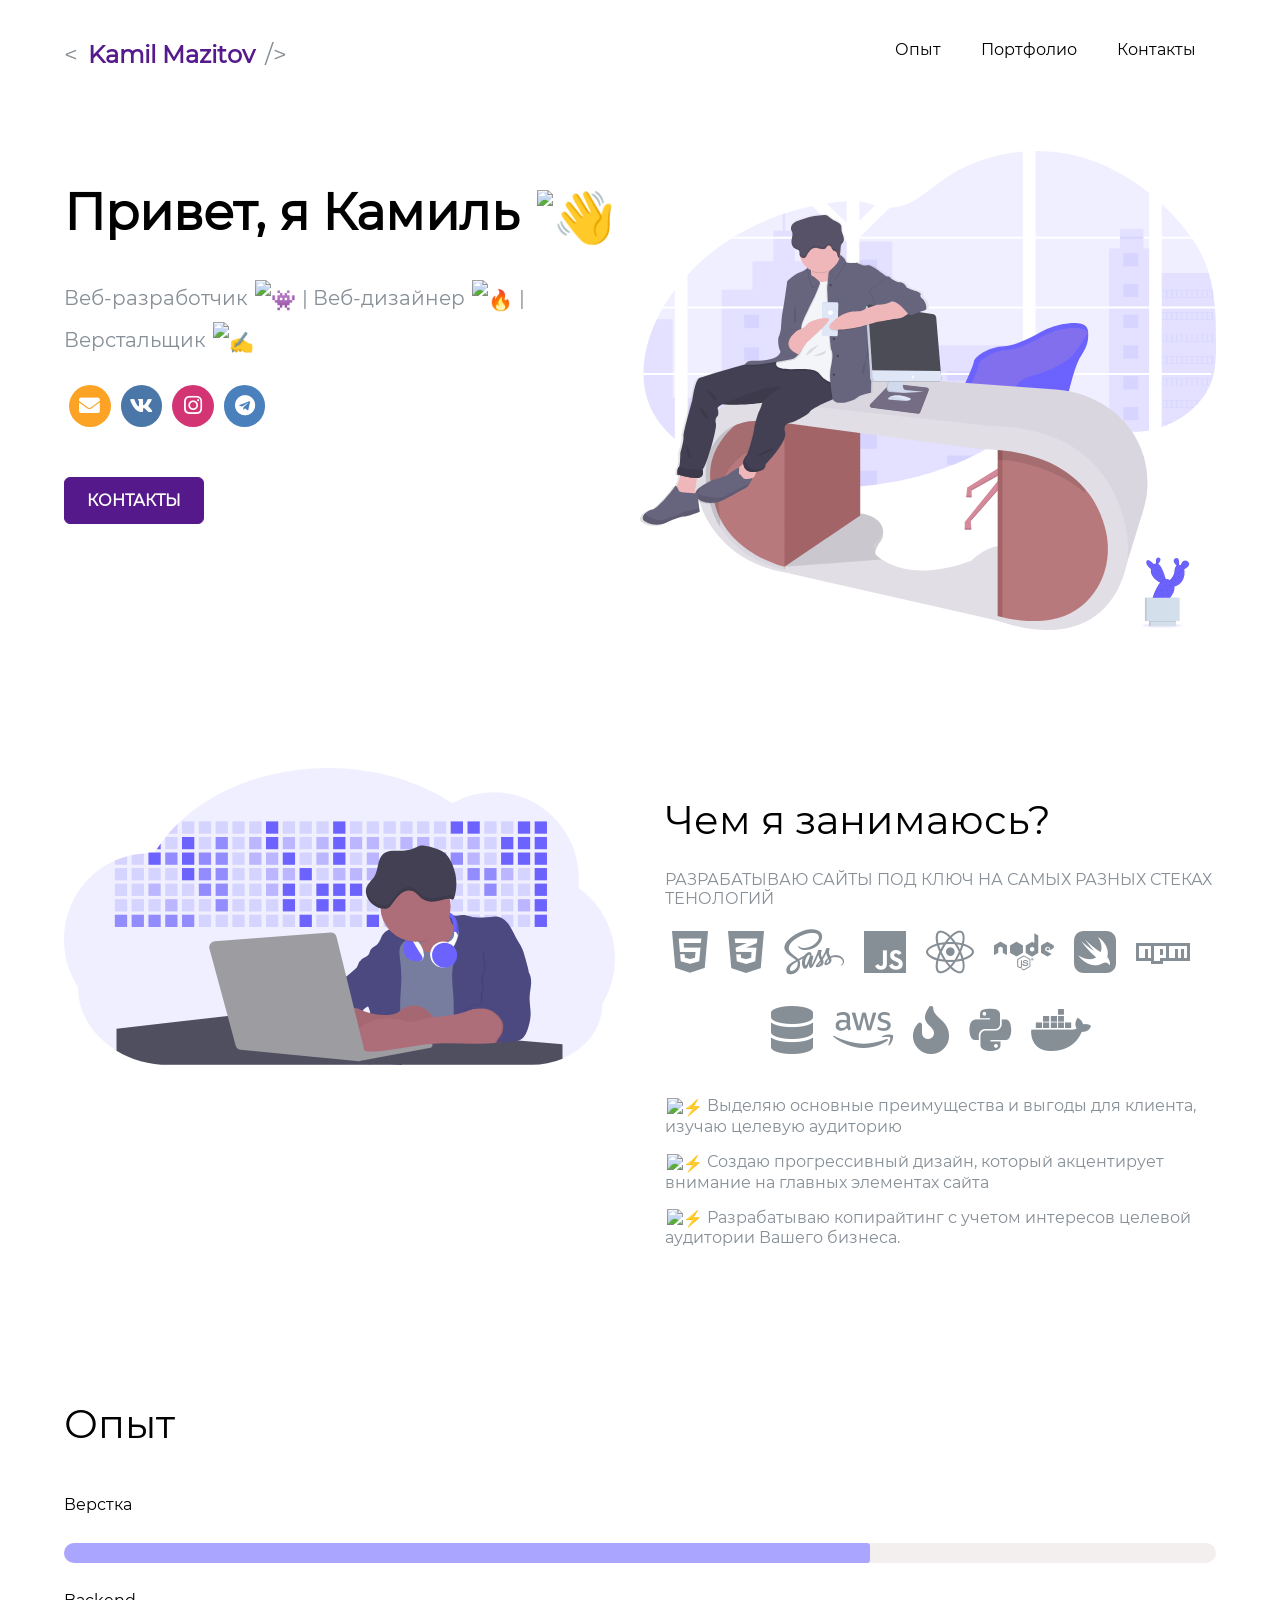
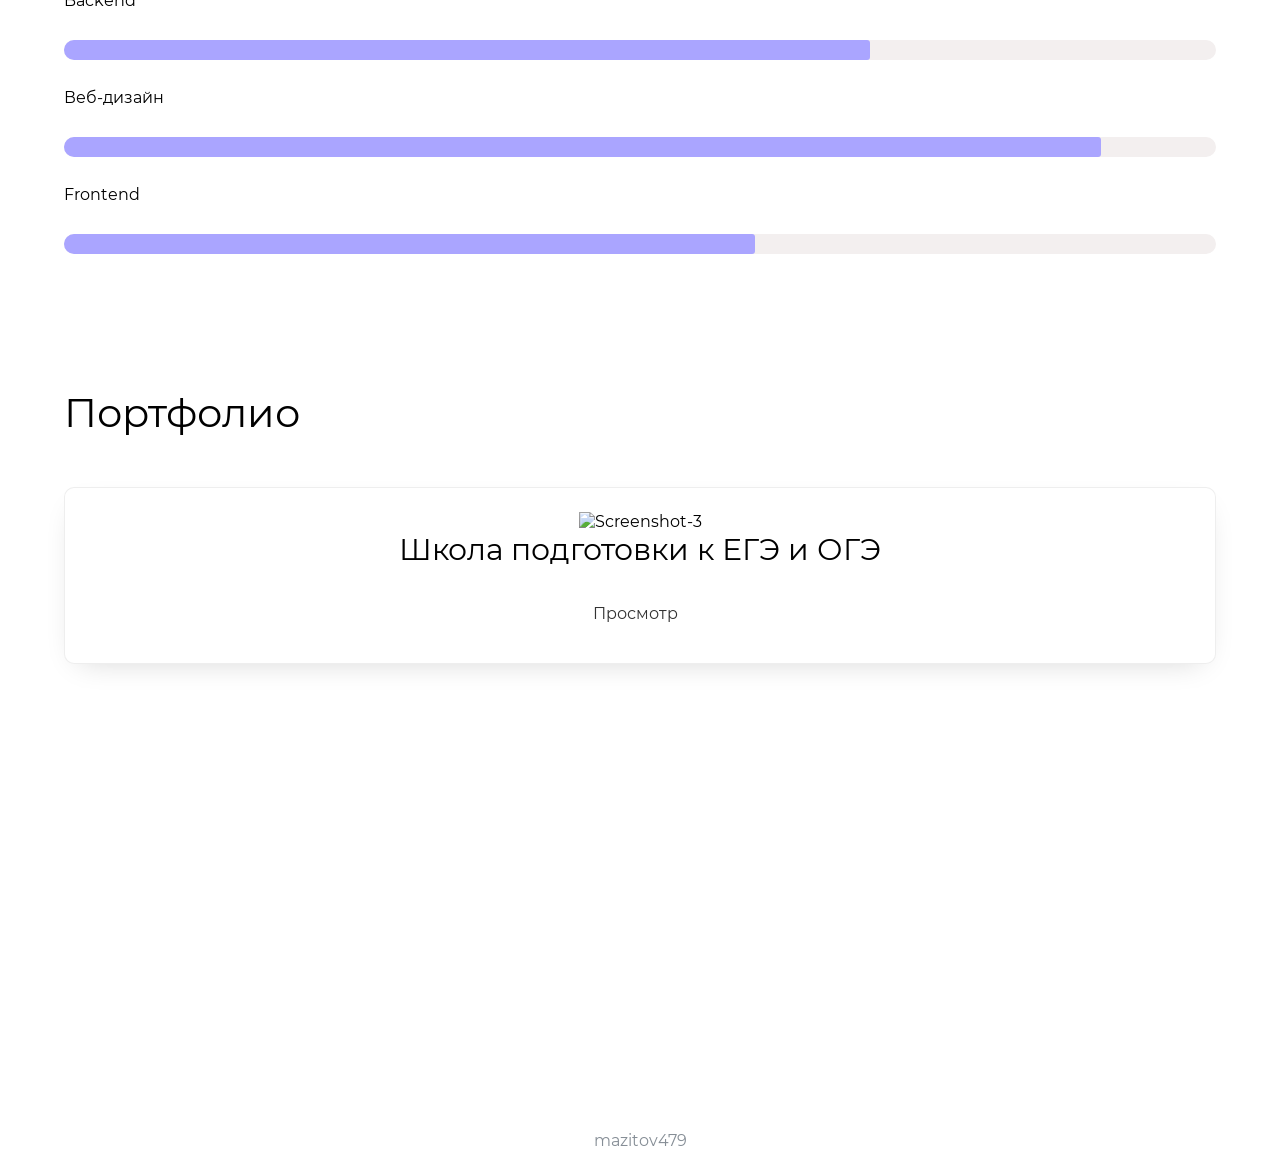
==== commit bcac8f36: "Updates" ====
--- a/index.html
+++ b/index.html
@@ -1 +1 @@
-<!doctype html><html lang="en"><head><meta charset="utf-8"/><link rel="icon" type="image/png" sizes="32x32" href="/favicon-32x32.png?v8=qAJ44G5Bm7"><link rel="icon" type="image/png" sizes="16x16" href="/favicon-16x16.png?v8=qAJ44G5Bm7"><link rel="mask-icon" href="/safari-pinned-tab.svg?v8=qAJ44G5Bm7" color="#885bd5"><link rel="shortcut icon" href="/favicon.ico?v8=qAJ44G5Bm7"><meta name="msapplication-TileColor" content="#603cba"><meta name="viewport" content="width=device-width,initial-scale=1"/><meta name="theme-color" content="#6c63ff"/><meta name="Камиль Мазитов Портфолио" content="Мое Портфолио"/><link rel="apple-touch-icon" sizes="180x180" href="/apple-touch-icon.png?v8=qAJ44G5Bm7"><meta property="og:title" content="Камиль Мазитов Портфолио"/><meta property="og:type" content="website"/><meta property="og:url" content="https://developerfolio.js.org/"/><meta property="og:image" content="https://developerfolio.js.org/static/media/developerActivity.59389695.svg"/><link rel="preload" href="/static/media/Montserrat-Regular.ee653992.ttf" as="font"><link rel="preload" href="/static/media/Agustina.21f233e1.woff" as="font"><link rel="preload" href="/static/media/Agustina.21f233e1.woff" as="font"><link rel="preload" href="/static/media/fa-brands-400.cccc9d29.woff2" as="font"><link rel="preload" href="/static/media/fa-solid-900.44d537ab.woff2" as="font"><script async src="https://www.googletagmanager.com/gtag/js?id=UA-135618960-2"></script><script>function gtag(){dataLayer.push(arguments)}window.dataLayer=window.dataLayer||[],gtag("js",new Date),gtag("config","UA-135618960-2")</script><link rel="manifest" href="/manifest.json"/><link rel="stylesheet" href="https://cdnjs.cloudflare.com/ajax/libs/font-awesome/4.7.0/css/font-awesome.min.css"><title>Камиль Мазитов Портфолио</title><link href="/static/css/main.f95ae0fb.chunk.css" rel="stylesheet"></head><body><noscript>You need to enable JavaScript to run this app.</noscript><div id="root"></div><script>!function(a){function e(e){for(var t,r,n=e[0],o=e[1],u=e[2],i=0,l=[];i<n.length;i++)r=n[i],Object.prototype.hasOwnProperty.call(p,r)&&p[r]&&l.push(p[r][0]),p[r]=0;for(t in o)Object.prototype.hasOwnProperty.call(o,t)&&(a[t]=o[t]);for(s&&s(e);l.length;)l.shift()();return c.push.apply(c,u||[]),f()}function f(){for(var e,t=0;t<c.length;t++){for(var r=c[t],n=!0,o=1;o<r.length;o++){var u=r[o];0!==p[u]&&(n=!1)}n&&(c.splice(t--,1),e=i(i.s=r[0]))}return e}var r={},p={1:0},c=[];function i(e){if(r[e])return r[e].exports;var t=r[e]={i:e,l:!1,exports:{}};return a[e].call(t.exports,t,t.exports,i),t.l=!0,t.exports}i.m=a,i.c=r,i.d=function(e,t,r){i.o(e,t)||Object.defineProperty(e,t,{enumerable:!0,get:r})},i.r=function(e){"undefined"!=typeof Symbol&&Symbol.toStringTag&&Object.defineProperty(e,Symbol.toStringTag,{value:"Module"}),Object.defineProperty(e,"__esModule",{value:!0})},i.t=function(t,e){if(1&e&&(t=i(t)),8&e)return t;if(4&e&&"object"==typeof t&&t&&t.__esModule)return t;var r=Object.create(null);if(i.r(r),Object.defineProperty(r,"default",{enumerable:!0,value:t}),2&e&&"string"!=typeof t)for(var n in t)i.d(r,n,function(e){return t[e]}.bind(null,n));return r},i.n=function(e){var t=e&&e.__esModule?function(){return e.default}:function(){return e};return i.d(t,"a",t),t},i.o=function(e,t){return Object.prototype.hasOwnProperty.call(e,t)},i.p="/";var t=this["webpackJsonpkamilmazitov.github.io"]=this["webpackJsonpkamilmazitov.github.io"]||[],n=t.push.bind(t);t.push=e,t=t.slice();for(var o=0;o<t.length;o++)e(t[o]);var s=n;f()}([])</script><script src="/static/js/2.e8afc233.chunk.js"></script><script src="/static/js/main.7171b0d7.chunk.js"></script></body></html>+<!doctype html><html lang="en"><head><meta charset="utf-8"/><link rel="icon" type="image/png" sizes="32x32" href="/favicon-32x32.png?v8=qAJ44G5Bm7"><link rel="icon" type="image/png" sizes="16x16" href="/favicon-16x16.png?v8=qAJ44G5Bm7"><link rel="mask-icon" href="/safari-pinned-tab.svg?v8=qAJ44G5Bm7" color="#885bd5"><link rel="shortcut icon" href="/favicon.ico?v8=qAJ44G5Bm7"><meta name="msapplication-TileColor" content="#603cba"><meta name="viewport" content="width=device-width,initial-scale=1"/><meta name="theme-color" content="#6c63ff"/><meta name="Камиль Мазитов Портфолио" content="Мое Портфолио"/><link rel="apple-touch-icon" sizes="180x180" href="/apple-touch-icon.png?v8=qAJ44G5Bm7"><meta property="og:title" content="Камиль Мазитов Портфолио"/><meta property="og:type" content="website"/><meta property="og:url" content="https://developerfolio.js.org/"/><meta property="og:image" content="https://developerfolio.js.org/static/media/developerActivity.59389695.svg"/><link rel="preload" href="/static/media/Montserrat-Regular.ee653992.ttf" as="font"><link rel="preload" href="/static/media/Agustina.21f233e1.woff" as="font"><link rel="preload" href="/static/media/Agustina.21f233e1.woff" as="font"><link rel="preload" href="/static/media/fa-brands-400.cccc9d29.woff2" as="font"><link rel="preload" href="/static/media/fa-solid-900.44d537ab.woff2" as="font"><script async src="https://www.googletagmanager.com/gtag/js?id=UA-135618960-2"></script><script>function gtag(){dataLayer.push(arguments)}window.dataLayer=window.dataLayer||[],gtag("js",new Date),gtag("config","UA-135618960-2")</script><link rel="manifest" href="/manifest.json"/><link rel="stylesheet" href="https://cdnjs.cloudflare.com/ajax/libs/font-awesome/4.7.0/css/font-awesome.min.css"><title>Камиль Мазитов Портфолио</title><link href="/static/css/main.f95ae0fb.chunk.css" rel="stylesheet"></head><body><noscript>You need to enable JavaScript to run this app.</noscript><div id="root"></div><script>!function(a){function e(e){for(var t,r,n=e[0],o=e[1],u=e[2],i=0,l=[];i<n.length;i++)r=n[i],Object.prototype.hasOwnProperty.call(p,r)&&p[r]&&l.push(p[r][0]),p[r]=0;for(t in o)Object.prototype.hasOwnProperty.call(o,t)&&(a[t]=o[t]);for(s&&s(e);l.length;)l.shift()();return c.push.apply(c,u||[]),f()}function f(){for(var e,t=0;t<c.length;t++){for(var r=c[t],n=!0,o=1;o<r.length;o++){var u=r[o];0!==p[u]&&(n=!1)}n&&(c.splice(t--,1),e=i(i.s=r[0]))}return e}var r={},p={1:0},c=[];function i(e){if(r[e])return r[e].exports;var t=r[e]={i:e,l:!1,exports:{}};return a[e].call(t.exports,t,t.exports,i),t.l=!0,t.exports}i.m=a,i.c=r,i.d=function(e,t,r){i.o(e,t)||Object.defineProperty(e,t,{enumerable:!0,get:r})},i.r=function(e){"undefined"!=typeof Symbol&&Symbol.toStringTag&&Object.defineProperty(e,Symbol.toStringTag,{value:"Module"}),Object.defineProperty(e,"__esModule",{value:!0})},i.t=function(t,e){if(1&e&&(t=i(t)),8&e)return t;if(4&e&&"object"==typeof t&&t&&t.__esModule)return t;var r=Object.create(null);if(i.r(r),Object.defineProperty(r,"default",{enumerable:!0,value:t}),2&e&&"string"!=typeof t)for(var n in t)i.d(r,n,function(e){return t[e]}.bind(null,n));return r},i.n=function(e){var t=e&&e.__esModule?function(){return e.default}:function(){return e};return i.d(t,"a",t),t},i.o=function(e,t){return Object.prototype.hasOwnProperty.call(e,t)},i.p="/";var t=this["webpackJsonpkamilmazitov.github.io"]=this["webpackJsonpkamilmazitov.github.io"]||[],n=t.push.bind(t);t.push=e,t=t.slice();for(var o=0;o<t.length;o++)e(t[o]);var s=n;f()}([])</script><script src="/static/js/2.e8afc233.chunk.js"></script><script src="/static/js/main.cca4b19c.chunk.js"></script></body></html>
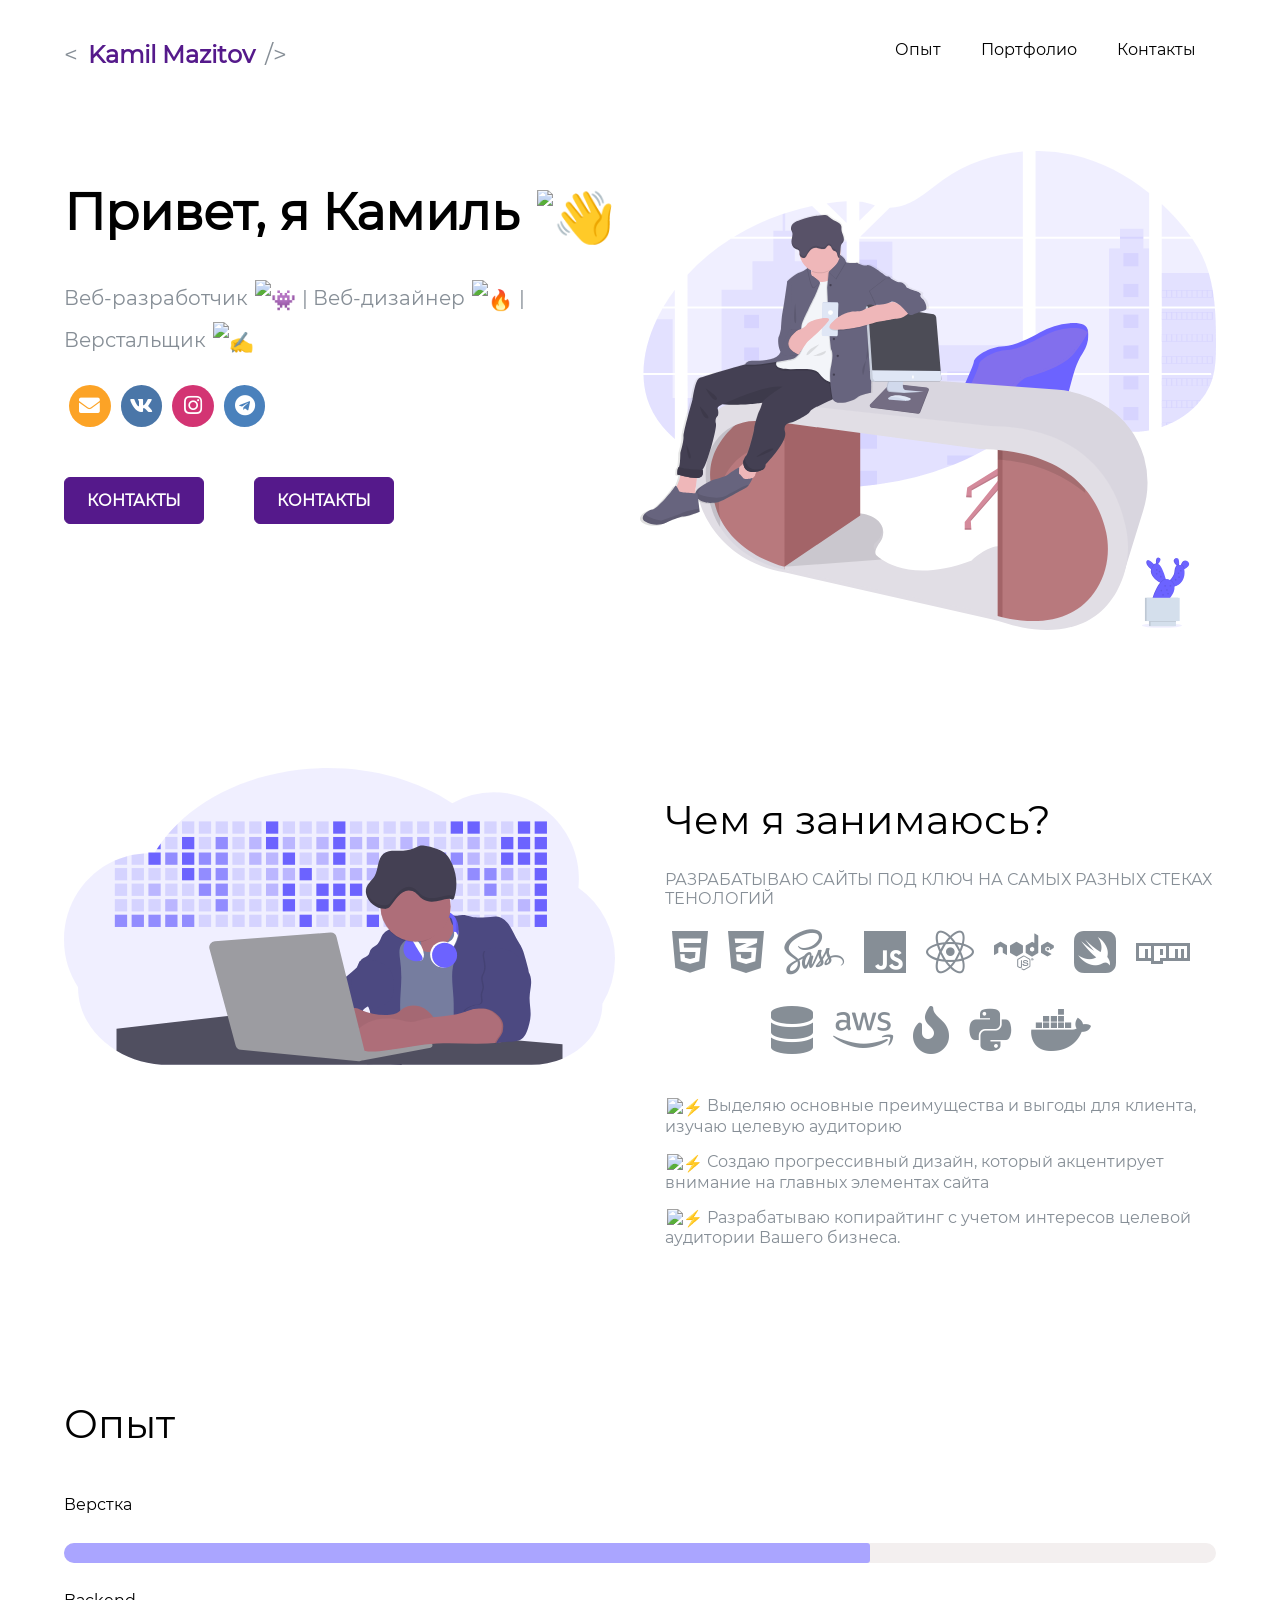
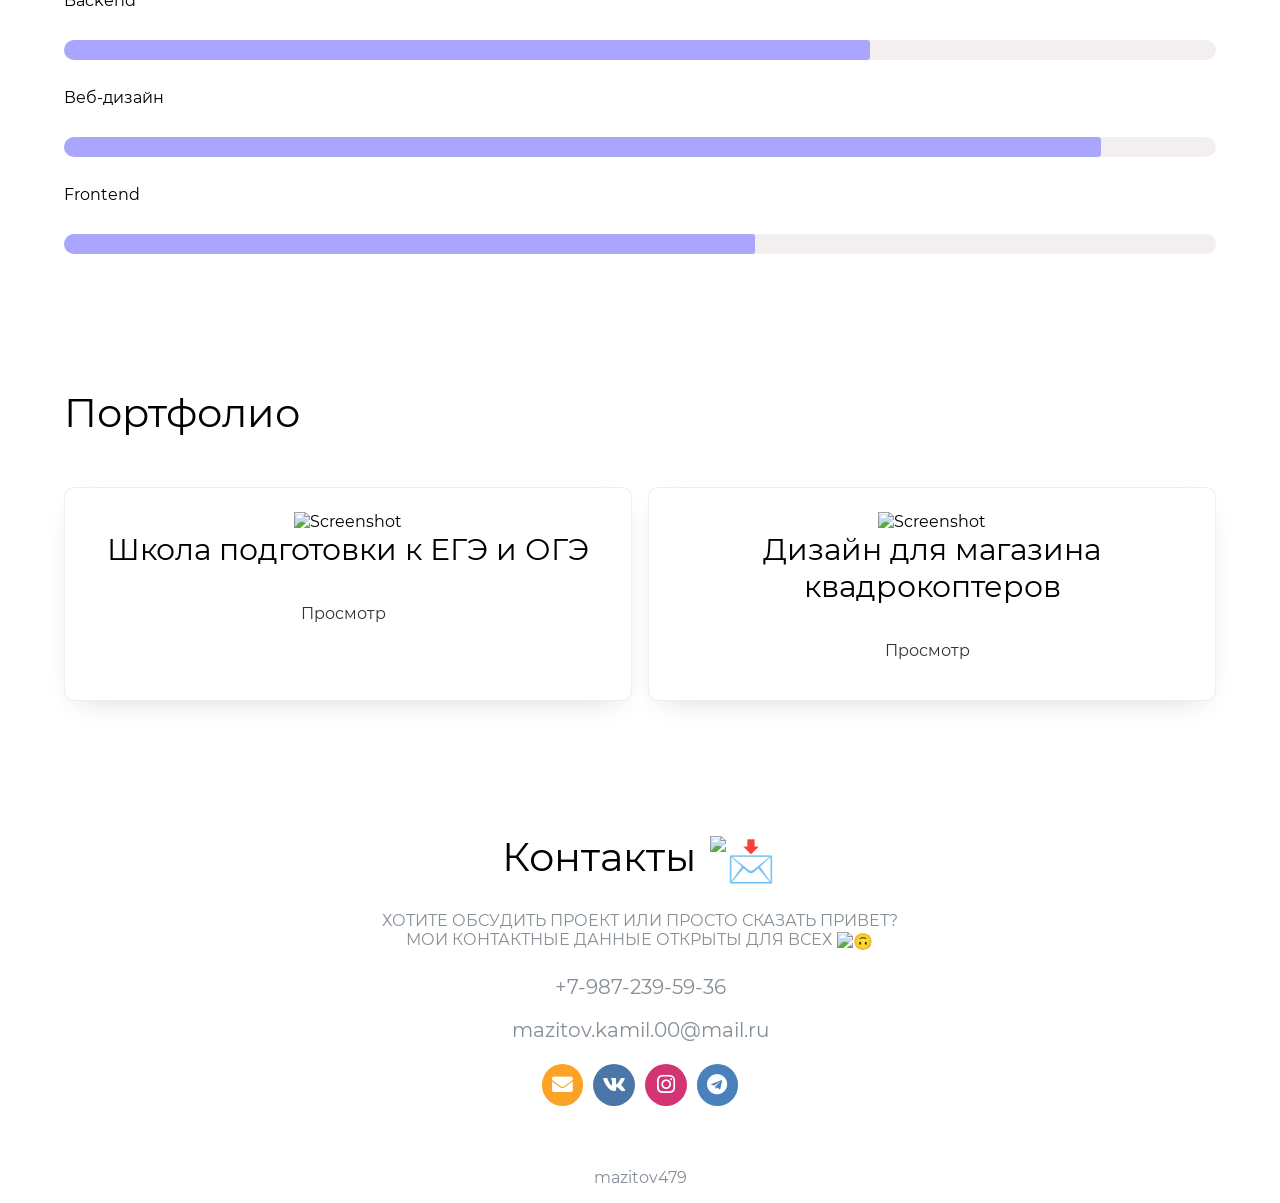
==== commit e31781af: "Updates" ====
--- a/index.html
+++ b/index.html
@@ -1 +1 @@
-<!doctype html><html lang="en"><head><meta charset="utf-8"/><link rel="icon" type="image/png" sizes="32x32" href="/favicon-32x32.png?v8=qAJ44G5Bm7"><link rel="icon" type="image/png" sizes="16x16" href="/favicon-16x16.png?v8=qAJ44G5Bm7"><link rel="mask-icon" href="/safari-pinned-tab.svg?v8=qAJ44G5Bm7" color="#885bd5"><link rel="shortcut icon" href="/favicon.ico?v8=qAJ44G5Bm7"><meta name="msapplication-TileColor" content="#603cba"><meta name="viewport" content="width=device-width,initial-scale=1"/><meta name="theme-color" content="#6c63ff"/><meta name="Камиль Мазитов Портфолио" content="Мое Портфолио"/><link rel="apple-touch-icon" sizes="180x180" href="/apple-touch-icon.png?v8=qAJ44G5Bm7"><meta property="og:title" content="Камиль Мазитов Портфолио"/><meta property="og:type" content="website"/><meta property="og:url" content="https://developerfolio.js.org/"/><meta property="og:image" content="https://developerfolio.js.org/static/media/developerActivity.59389695.svg"/><link rel="preload" href="/static/media/Montserrat-Regular.ee653992.ttf" as="font"><link rel="preload" href="/static/media/Agustina.21f233e1.woff" as="font"><link rel="preload" href="/static/media/Agustina.21f233e1.woff" as="font"><link rel="preload" href="/static/media/fa-brands-400.cccc9d29.woff2" as="font"><link rel="preload" href="/static/media/fa-solid-900.44d537ab.woff2" as="font"><script async src="https://www.googletagmanager.com/gtag/js?id=UA-135618960-2"></script><script>function gtag(){dataLayer.push(arguments)}window.dataLayer=window.dataLayer||[],gtag("js",new Date),gtag("config","UA-135618960-2")</script><link rel="manifest" href="/manifest.json"/><link rel="stylesheet" href="https://cdnjs.cloudflare.com/ajax/libs/font-awesome/4.7.0/css/font-awesome.min.css"><title>Камиль Мазитов Портфолио</title><link href="/static/css/main.f95ae0fb.chunk.css" rel="stylesheet"></head><body><noscript>You need to enable JavaScript to run this app.</noscript><div id="root"></div><script>!function(a){function e(e){for(var t,r,n=e[0],o=e[1],u=e[2],i=0,l=[];i<n.length;i++)r=n[i],Object.prototype.hasOwnProperty.call(p,r)&&p[r]&&l.push(p[r][0]),p[r]=0;for(t in o)Object.prototype.hasOwnProperty.call(o,t)&&(a[t]=o[t]);for(s&&s(e);l.length;)l.shift()();return c.push.apply(c,u||[]),f()}function f(){for(var e,t=0;t<c.length;t++){for(var r=c[t],n=!0,o=1;o<r.length;o++){var u=r[o];0!==p[u]&&(n=!1)}n&&(c.splice(t--,1),e=i(i.s=r[0]))}return e}var r={},p={1:0},c=[];function i(e){if(r[e])return r[e].exports;var t=r[e]={i:e,l:!1,exports:{}};return a[e].call(t.exports,t,t.exports,i),t.l=!0,t.exports}i.m=a,i.c=r,i.d=function(e,t,r){i.o(e,t)||Object.defineProperty(e,t,{enumerable:!0,get:r})},i.r=function(e){"undefined"!=typeof Symbol&&Symbol.toStringTag&&Object.defineProperty(e,Symbol.toStringTag,{value:"Module"}),Object.defineProperty(e,"__esModule",{value:!0})},i.t=function(t,e){if(1&e&&(t=i(t)),8&e)return t;if(4&e&&"object"==typeof t&&t&&t.__esModule)return t;var r=Object.create(null);if(i.r(r),Object.defineProperty(r,"default",{enumerable:!0,value:t}),2&e&&"string"!=typeof t)for(var n in t)i.d(r,n,function(e){return t[e]}.bind(null,n));return r},i.n=function(e){var t=e&&e.__esModule?function(){return e.default}:function(){return e};return i.d(t,"a",t),t},i.o=function(e,t){return Object.prototype.hasOwnProperty.call(e,t)},i.p="/";var t=this["webpackJsonpkamilmazitov.github.io"]=this["webpackJsonpkamilmazitov.github.io"]||[],n=t.push.bind(t);t.push=e,t=t.slice();for(var o=0;o<t.length;o++)e(t[o]);var s=n;f()}([])</script><script src="/static/js/2.e8afc233.chunk.js"></script><script src="/static/js/main.cca4b19c.chunk.js"></script></body></html>+<!doctype html><html lang="en"><head><meta charset="utf-8"/><link rel="icon" type="image/png" sizes="32x32" href="/favicon-32x32.png?v8=qAJ44G5Bm7"><link rel="icon" type="image/png" sizes="16x16" href="/favicon-16x16.png?v8=qAJ44G5Bm7"><link rel="mask-icon" href="/safari-pinned-tab.svg?v8=qAJ44G5Bm7" color="#885bd5"><link rel="shortcut icon" href="/favicon.ico?v8=qAJ44G5Bm7"><meta name="msapplication-TileColor" content="#603cba"><meta name="viewport" content="width=device-width,initial-scale=1"/><meta name="theme-color" content="#6c63ff"/><meta name="Камиль Мазитов Портфолио" content="Мое Портфолио"/><link rel="apple-touch-icon" sizes="180x180" href="/apple-touch-icon.png?v8=qAJ44G5Bm7"><meta property="og:title" content="Камиль Мазитов Портфолио"/><meta property="og:type" content="website"/><meta property="og:url" content="https://developerfolio.js.org/"/><meta property="og:image" content="https://developerfolio.js.org/static/media/developerActivity.59389695.svg"/><link rel="preload" href="/static/media/Montserrat-Regular.ee653992.ttf" as="font"><link rel="preload" href="/static/media/Agustina.21f233e1.woff" as="font"><link rel="preload" href="/static/media/Agustina.21f233e1.woff" as="font"><link rel="preload" href="/static/media/fa-brands-400.cccc9d29.woff2" as="font"><link rel="preload" href="/static/media/fa-solid-900.44d537ab.woff2" as="font"><script async src="https://www.googletagmanager.com/gtag/js?id=UA-135618960-2"></script><script>function gtag(){dataLayer.push(arguments)}window.dataLayer=window.dataLayer||[],gtag("js",new Date),gtag("config","UA-135618960-2")</script><link rel="manifest" href="/manifest.json"/><link rel="stylesheet" href="https://cdnjs.cloudflare.com/ajax/libs/font-awesome/4.7.0/css/font-awesome.min.css"><title>Камиль Мазитов Портфолио</title><link href="/static/css/main.2ff24c3d.chunk.css" rel="stylesheet"></head><body><noscript>You need to enable JavaScript to run this app.</noscript><div id="root"></div><script>!function(e){function t(t){for(var n,i,l=t[0],a=t[1],f=t[2],c=0,s=[];c<l.length;c++)i=l[c],Object.prototype.hasOwnProperty.call(o,i)&&o[i]&&s.push(o[i][0]),o[i]=0;for(n in a)Object.prototype.hasOwnProperty.call(a,n)&&(e[n]=a[n]);for(p&&p(t);s.length;)s.shift()();return u.push.apply(u,f||[]),r()}function r(){for(var e,t=0;t<u.length;t++){for(var r=u[t],n=!0,l=1;l<r.length;l++){var a=r[l];0!==o[a]&&(n=!1)}n&&(u.splice(t--,1),e=i(i.s=r[0]))}return e}var n={},o={1:0},u=[];function i(t){if(n[t])return n[t].exports;var r=n[t]={i:t,l:!1,exports:{}};return e[t].call(r.exports,r,r.exports,i),r.l=!0,r.exports}i.m=e,i.c=n,i.d=function(e,t,r){i.o(e,t)||Object.defineProperty(e,t,{enumerable:!0,get:r})},i.r=function(e){"undefined"!=typeof Symbol&&Symbol.toStringTag&&Object.defineProperty(e,Symbol.toStringTag,{value:"Module"}),Object.defineProperty(e,"__esModule",{value:!0})},i.t=function(e,t){if(1&t&&(e=i(e)),8&t)return e;if(4&t&&"object"==typeof e&&e&&e.__esModule)return e;var r=Object.create(null);if(i.r(r),Object.defineProperty(r,"default",{enumerable:!0,value:e}),2&t&&"string"!=typeof e)for(var n in e)i.d(r,n,function(t){return e[t]}.bind(null,n));return r},i.n=function(e){var t=e&&e.__esModule?function(){return e.default}:function(){return e};return i.d(t,"a",t),t},i.o=function(e,t){return Object.prototype.hasOwnProperty.call(e,t)},i.p="/";var l=this["webpackJsonpkamilmazitov.github.io"]=this["webpackJsonpkamilmazitov.github.io"]||[],a=l.push.bind(l);l.push=t,l=l.slice();for(var f=0;f<l.length;f++)t(l[f]);var p=a;r()}([])</script><script src="/static/js/2.7f6bdeeb.chunk.js"></script><script src="/static/js/main.b3784be2.chunk.js"></script></body></html>
--- a/static/css/main.2ff24c3d.chunk.css
+++ b/static/css/main.2ff24c3d.chunk.css
@@ -0,0 +1,7 @@
+@font-face{font-family:"Agustina Regular";font-style:normal;font-weight:400;src:local("Agustina Regular"),url(/static/media/Agustina.21f233e1.woff) format("woff")}@font-face{font-family:"Montserrat";src:local("Montserrat"),url(/static/media/Montserrat-Regular.ee653992.ttf) format("woff")}code{font-family:source-code-pro,Menlo,Monaco,Consolas,"Courier New",monospace}body,html{scroll-behavior:smooth}body{margin:0;font:19px/23px Montserrat,"Montserrat",sans-serif;-webkit-font-smoothing:antialiased;-moz-osx-font-smoothing:grayscale}@media (max-width:1380px){body,html{font-size:16px;line-height:normal}}.App{text-align:center}.App-logo{height:40vmin}.App-header{background-color:#282c34;min-height:100vh;display:flex;flex-direction:column;align-items:center;justify-content:center;font-size:calc(10px + 2vmin);color:#fff}.App-link{color:#09d3ac}.heading{color:#000}.subTitle{color:#868e96}.header{max-width:90%;padding:20px 10px;margin:0 auto}.header ul{margin:0;padding:0;list-style:none;overflow:hidden;background-color:#fff}.grey-color{color:#868e96}.header li a{display:block;padding:20px;color:#000;text-decoration:none}.header .menu-btn:hover,.header li a:hover{background-color:#f4f4f4}.header .logo{display:block;float:left;font-size:1.5em;text-decoration:none;margin-top:10px;line-height:normal}.header .logo-name{font-weight:700;padding:0 10px}.header .menu{clear:both;max-height:0;transition:max-height .2s ease-out}.header .menu-icon{cursor:pointer;display:inline-block;float:right;padding:28px 20px;position:relative;-webkit-user-select:none;-moz-user-select:none;-ms-user-select:none;user-select:none}.header .menu-icon .navicon{background:#333;display:block;height:2px;position:relative;transition:background .2s ease-out;width:18px}.header .menu-icon .navicon:after,.header .menu-icon .navicon:before{background:#333;content:"";display:block;height:100%;position:absolute;transition:all .2s ease-out;width:100%}.header .menu-icon .navicon:before{top:5px}.header .menu-icon .navicon:after{top:-5px}.header .menu-btn{display:none}.header .menu-btn:checked~.menu{max-height:370px}.header .menu-btn:checked~.menu-icon .navicon{background:transparent}.header .menu-btn:checked~.menu-icon .navicon:before{transform:rotate(-45deg)}.header .menu-btn:checked~.menu-icon .navicon:after{transform:rotate(45deg)}.header .menu-btn:checked~.menu-icon:not(.steps) .navicon:after,.header .menu-btn:checked~.menu-icon:not(.steps) .navicon:before{top:0}@media (min-width:48em){.header li{float:left}.header{display:flex;align-items:center;justify-content:space-between}.header .menu{max-height:none}.header .menu-icon{display:none}}@media (max-width:960px) and (min-width:768px){.header{font-size:12px}}.main{margin:4rem auto 0}.greet-main,.main{width:90%;padding:20px 10px}.greet-main{margin:2rem auto 0}.gretting-main{width:90%;padding:20px 10px;margin:0 auto}.greeting-main{display:flex}.greeting-main>*{flex:1 1;margin-bottom:30px}.button-greeting-div{display:flex;margin-top:20px}.greeting-text{font-size:58px;line-height:1.1}.greeting-text-p{font-size:1.3rem;line-height:40px}.greeting-image-div>img{max-width:100%;height:auto}.wave-emoji{-webkit-animation-duration:1.8s;animation-duration:1.8s;-webkit-animation-iteration-count:infinite;animation-iteration-count:infinite;-webkit-animation-name:wave;animation-name:wave;display:inline-block;transform-origin:70% 70%}@-webkit-keyframes wave{0%{transform:rotate(0deg)}10%{transform:rotate(-10deg)}20%{transform:rotate(12deg)}30%{transform:rotate(-10deg)}40%{transform:rotate(9deg)}50%{transform:rotate(0deg)}to{transform:rotate(0deg)}}@keyframes wave{0%{transform:rotate(0deg)}10%{transform:rotate(-10deg)}20%{transform:rotate(12deg)}30%{transform:rotate(-10deg)}40%{transform:rotate(9deg)}50%{transform:rotate(0deg)}to{transform:rotate(0deg)}}@media (max-width:1380px){.greeting-text{font-size:50px}.greeting-text-p{font-size:20px}}@media (max-width:768px){.button-greeting-div{justify-content:space-around}.greeting-text{font-size:30px;text-align:center}.greeting-text-p{font-size:16px;line-height:normal;text-align:center}.greeting-main{display:block}}.social-media-div{font-size:2em}.icon-button i{color:#fff}.icon-button{margin-bottom:10px}.icon-button i{border-radius:2.6rem;cursor:pointer;display:inline-block;font-size:1.3rem;height:2.6rem;line-height:2.6rem;position:relative;text-align:center;-webkit-user-select:none;-moz-user-select:none;-ms-user-select:none;user-select:none;width:2.6rem;margin:0 5px 10px}.mail i{background-color:#fca326}.telegram i{background-color:#4a81bc}.vk i{background-color:#4a76a8}.instagram i{background-color:#d33473}.google i{background-color:#ea4335}.twitter i{background-color:#1da1f2}.facebook i:hover,.github i:hover,.gitlab i:hover,.google i:hover,.linkedin i:hover,.twitter i:hover{background-color:#000;transition:.3s ease-in}@media (max-width:768px){.social-media-div{text-align:center}}.main-button{background-color:#55198b;border:1px solid #55198b;color:#fff;font-weight:700;width:-webkit-max-content;width:-moz-max-content;width:max-content;padding:13px 22px;margin-right:50px;text-transform:uppercase;border-radius:6px;text-align:center;text-decoration:none;display:block;margin-top:20px;font-size:16px;cursor:pointer}.main-button:hover{background-color:#fff;color:#000;transition:.3s ease-in}.project-button{display:flex;justify-content:center;margin-top:20px}@media (max-width:768px){.main-button{font-size:15px;padding:12px 18px;margin-right:0}}@media (max-width:320px){.main-button{font-size:12px}}.skills-main-div{display:flex}.skills-text-div{margin-left:50px}.skills-main-div>*{flex:1 1;margin-bottom:30px}.skills-image-div>img{max-width:100%;height:auto}.skills-heading{font-size:56px;font-weight:400}@media (max-width:1380px){.skills-heading{font-size:40px}}@media (max-width:768px){.skills-heading{font-size:30px;text-align:center}.greeting-text-p{font-size:16px;line-height:normal}.skills-main-div{flex-direction:column}.skills-text-div{margin:20px}.skills-text{font-size:16px}.skills-text-subtitle{font-size:16px;text-align:center}.skills-image-div{order:2}}.dev-icons{padding-left:0;list-style:none;font-size:3rem;margin-bottom:0;margin-top:0;text-align:center}.software-skill-inline{display:inline-block;margin-right:20px;margin-bottom:20px}.software-skill-inline>i{color:#868e96}.software-skill-inline>i:hover{color:#645beb}.meter{height:20px;position:relative;background:#f3efef;border-radius:25px}.meter>span{display:block;height:100%;border-top-right-radius:6px;border-bottom-right-radius:6px;border-top-left-radius:20px;border-bottom-left-radius:20px;background-color:#aaa5ff;position:relative;overflow:hidden}.skill{line-height:3.5vw}.skill-bars{font-size:28px;width:40%}.skills-container{display:flex;width:90%;padding:20px 10px;margin:2rem auto 0}.skills-container>*{flex:1 1;margin-bottom:30px}.skills-image>img{margin-left:80px;max-width:90%;height:auto}@media (max-width:1456px){.skills-bar{line-height:4rem}.skills-image{display:none;order:2}}@media (max-width:768px){.skills-container{flex-direction:column}.skills-bar{line-height:3rem;margin:20px}.skills-image{display:none;order:2}}.achievement-heading{font-size:56px;font-weight:400;line-height:normal;margin:0}.achievement-subtitle{text-transform:uppercase;margin:0 0 50px}.card-image{height:250px;width:250px}.card-title{color:#000;font-size:30px;margin:0;font-weight:400;line-height:normal}.card-subtitle{color:#868e96;font-size:20px}.certificate-card{background-color:#fff;box-shadow:0 10px 30px -15px rgba(0,0,0,.2);padding:1.5rem;border-radius:10px;border:1px solid hsla(0,0%,82.7%,.397)}.certificate-detail-div{text-align:center}.certificate-card:hover{box-shadow:0 20px 30px -10px rgba(0,0,0,.2)}.certificate-image-div{text-align:center}.achievement-cards-div{display:grid;grid-template-columns:repeat(auto-fit,minmax(300px,1fr));grid-gap:1rem 1rem;gap:1rem 1rem}.certificate-card-footer{display:flex;justify-content:space-evenly;flex-wrap:wrap}.certificate-card-footer>p{color:#333;cursor:pointer;margin-right:10px;text-align:center}.certificate-card-footer>p:hover{color:#868e96}@media (max-width:1380px){.achievement-heading{font-size:40px}}@media (max-width:768px){.achievement-heading{font-size:30px;text-align:center}.achievement-subtitle{font-size:16px;line-height:normal;text-align:center}}.contact-div-main{display:flex}.contact-div-main>*{flex:1 1}.contact-title{font-size:65px;font-weight:400}.contact-detail,.contact-detail-email{margin-top:20px;font-size:40px;font-weight:400;color:#868e96;text-decoration:none}.contact-detail-email:hover,.contact-detail:hover{color:#000;text-shadow:2px 1px 2px #b5b5b5;transition:all .3s}.contact-subtitle{text-transform:uppercase}.contact-text-div{margin-top:1.5rem}.contact-margin-top{margin-top:4rem}.contact-image-div>img{max-width:100%;height:auto;margin-left:1.5rem;margin-top:-4rem}@media (max-width:768px),(max-width:1380px){.contact-title{font-size:56px;font-weight:400;font-size:40px;text-align:center}.contact-subtitle{font-size:16px;line-height:normal;text-align:center}.contact-text-div{text-align:center;margin-top:1.5rem}.contact-detail,.contact-detail-email{font-size:20px}.contact-image-div{display:none}}.footer-text{text-align:center;color:#868e96}.footer-div{margin-top:2rem}#topButton{visibility:hidden;position:fixed;bottom:20px;right:30px;z-index:99;border:none;outline:none;background-color:#55198b;color:#fff;cursor:pointer;padding:15px;border-radius:15px;font-size:25px}#topButton:hover{background-color:#000;transition:all .2s ease-in-out}
+
+/*!
+ * Font Awesome Free 5.11.2 by @fontawesome - https://fontawesome.com
+ * License - https://fontawesome.com/license/free (Icons: CC BY 4.0, Fonts: SIL OFL 1.1, Code: MIT License)
+ */.fa,.fab,.fad,.fal,.far,.fas{-moz-osx-font-smoothing:grayscale;-webkit-font-smoothing:antialiased;display:inline-block;font-style:normal;font-feature-settings:normal;font-variant:normal;text-rendering:auto;line-height:1}.fa-lg{font-size:1.33333em;line-height:.75em;vertical-align:-.0667em}.fa-xs{font-size:.75em}.fa-sm{font-size:.875em}.fa-1x{font-size:1em}.fa-2x{font-size:2em}.fa-3x{font-size:3em}.fa-4x{font-size:4em}.fa-5x{font-size:5em}.fa-6x{font-size:6em}.fa-7x{font-size:7em}.fa-8x{font-size:8em}.fa-9x{font-size:9em}.fa-10x{font-size:10em}.fa-fw{text-align:center;width:1.25em}.fa-ul{list-style-type:none;margin-left:2.5em;padding-left:0}.fa-ul>li{position:relative}.fa-li{left:-2em;position:absolute;text-align:center;width:2em;line-height:inherit}.fa-border{border:.08em solid #eee;border-radius:.1em;padding:.2em .25em .15em}.fa-pull-left{float:left}.fa-pull-right{float:right}.fa.fa-pull-left,.fab.fa-pull-left,.fal.fa-pull-left,.far.fa-pull-left,.fas.fa-pull-left{margin-right:.3em}.fa.fa-pull-right,.fab.fa-pull-right,.fal.fa-pull-right,.far.fa-pull-right,.fas.fa-pull-right{margin-left:.3em}.fa-spin{-webkit-animation:fa-spin 2s linear infinite;animation:fa-spin 2s linear infinite}.fa-pulse{-webkit-animation:fa-spin 1s steps(8) infinite;animation:fa-spin 1s steps(8) infinite}@-webkit-keyframes fa-spin{0%{transform:rotate(0deg)}to{transform:rotate(1turn)}}@keyframes fa-spin{0%{transform:rotate(0deg)}to{transform:rotate(1turn)}}.fa-rotate-90{-ms-filter:"progid:DXImageTransform.Microsoft.BasicImage(rotation=1)";transform:rotate(90deg)}.fa-rotate-180{-ms-filter:"progid:DXImageTransform.Microsoft.BasicImage(rotation=2)";transform:rotate(180deg)}.fa-rotate-270{-ms-filter:"progid:DXImageTransform.Microsoft.BasicImage(rotation=3)";transform:rotate(270deg)}.fa-flip-horizontal{-ms-filter:"progid:DXImageTransform.Microsoft.BasicImage(rotation=0, mirror=1)";transform:scaleX(-1)}.fa-flip-vertical{transform:scaleY(-1)}.fa-flip-both,.fa-flip-horizontal.fa-flip-vertical,.fa-flip-vertical{-ms-filter:"progid:DXImageTransform.Microsoft.BasicImage(rotation=2, mirror=1)"}.fa-flip-both,.fa-flip-horizontal.fa-flip-vertical{transform:scale(-1)}:root .fa-flip-both,:root .fa-flip-horizontal,:root .fa-flip-vertical,:root .fa-rotate-90,:root .fa-rotate-180,:root .fa-rotate-270{-webkit-filter:none;filter:none}.fa-stack{display:inline-block;height:2em;line-height:2em;position:relative;vertical-align:middle;width:2.5em}.fa-stack-1x,.fa-stack-2x{left:0;position:absolute;text-align:center;width:100%}.fa-stack-1x{line-height:inherit}.fa-stack-2x{font-size:2em}.fa-inverse{color:#fff}.fa-500px:before{content:"\f26e"}.fa-accessible-icon:before{content:"\f368"}.fa-accusoft:before{content:"\f369"}.fa-acquisitions-incorporated:before{content:"\f6af"}.fa-ad:before{content:"\f641"}.fa-address-book:before{content:"\f2b9"}.fa-address-card:before{content:"\f2bb"}.fa-adjust:before{content:"\f042"}.fa-adn:before{content:"\f170"}.fa-adobe:before{content:"\f778"}.fa-adversal:before{content:"\f36a"}.fa-affiliatetheme:before{content:"\f36b"}.fa-air-freshener:before{content:"\f5d0"}.fa-airbnb:before{content:"\f834"}.fa-algolia:before{content:"\f36c"}.fa-align-center:before{content:"\f037"}.fa-align-justify:before{content:"\f039"}.fa-align-left:before{content:"\f036"}.fa-align-right:before{content:"\f038"}.fa-alipay:before{content:"\f642"}.fa-allergies:before{content:"\f461"}.fa-amazon:before{content:"\f270"}.fa-amazon-pay:before{content:"\f42c"}.fa-ambulance:before{content:"\f0f9"}.fa-american-sign-language-interpreting:before{content:"\f2a3"}.fa-amilia:before{content:"\f36d"}.fa-anchor:before{content:"\f13d"}.fa-android:before{content:"\f17b"}.fa-angellist:before{content:"\f209"}.fa-angle-double-down:before{content:"\f103"}.fa-angle-double-left:before{content:"\f100"}.fa-angle-double-right:before{content:"\f101"}.fa-angle-double-up:before{content:"\f102"}.fa-angle-down:before{content:"\f107"}.fa-angle-left:before{content:"\f104"}.fa-angle-right:before{content:"\f105"}.fa-angle-up:before{content:"\f106"}.fa-angry:before{content:"\f556"}.fa-angrycreative:before{content:"\f36e"}.fa-angular:before{content:"\f420"}.fa-ankh:before{content:"\f644"}.fa-app-store:before{content:"\f36f"}.fa-app-store-ios:before{content:"\f370"}.fa-apper:before{content:"\f371"}.fa-apple:before{content:"\f179"}.fa-apple-alt:before{content:"\f5d1"}.fa-apple-pay:before{content:"\f415"}.fa-archive:before{content:"\f187"}.fa-archway:before{content:"\f557"}.fa-arrow-alt-circle-down:before{content:"\f358"}.fa-arrow-alt-circle-left:before{content:"\f359"}.fa-arrow-alt-circle-right:before{content:"\f35a"}.fa-arrow-alt-circle-up:before{content:"\f35b"}.fa-arrow-circle-down:before{content:"\f0ab"}.fa-arrow-circle-left:before{content:"\f0a8"}.fa-arrow-circle-right:before{content:"\f0a9"}.fa-arrow-circle-up:before{content:"\f0aa"}.fa-arrow-down:before{content:"\f063"}.fa-arrow-left:before{content:"\f060"}.fa-arrow-right:before{content:"\f061"}.fa-arrow-up:before{content:"\f062"}.fa-arrows-alt:before{content:"\f0b2"}.fa-arrows-alt-h:before{content:"\f337"}.fa-arrows-alt-v:before{content:"\f338"}.fa-artstation:before{content:"\f77a"}.fa-assistive-listening-systems:before{content:"\f2a2"}.fa-asterisk:before{content:"\f069"}.fa-asymmetrik:before{content:"\f372"}.fa-at:before{content:"\f1fa"}.fa-atlas:before{content:"\f558"}.fa-atlassian:before{content:"\f77b"}.fa-atom:before{content:"\f5d2"}.fa-audible:before{content:"\f373"}.fa-audio-description:before{content:"\f29e"}.fa-autoprefixer:before{content:"\f41c"}.fa-avianex:before{content:"\f374"}.fa-aviato:before{content:"\f421"}.fa-award:before{content:"\f559"}.fa-aws:before{content:"\f375"}.fa-baby:before{content:"\f77c"}.fa-baby-carriage:before{content:"\f77d"}.fa-backspace:before{content:"\f55a"}.fa-backward:before{content:"\f04a"}.fa-bacon:before{content:"\f7e5"}.fa-balance-scale:before{content:"\f24e"}.fa-balance-scale-left:before{content:"\f515"}.fa-balance-scale-right:before{content:"\f516"}.fa-ban:before{content:"\f05e"}.fa-band-aid:before{content:"\f462"}.fa-bandcamp:before{content:"\f2d5"}.fa-barcode:before{content:"\f02a"}.fa-bars:before{content:"\f0c9"}.fa-baseball-ball:before{content:"\f433"}.fa-basketball-ball:before{content:"\f434"}.fa-bath:before{content:"\f2cd"}.fa-battery-empty:before{content:"\f244"}.fa-battery-full:before{content:"\f240"}.fa-battery-half:before{content:"\f242"}.fa-battery-quarter:before{content:"\f243"}.fa-battery-three-quarters:before{content:"\f241"}.fa-battle-net:before{content:"\f835"}.fa-bed:before{content:"\f236"}.fa-beer:before{content:"\f0fc"}.fa-behance:before{content:"\f1b4"}.fa-behance-square:before{content:"\f1b5"}.fa-bell:before{content:"\f0f3"}.fa-bell-slash:before{content:"\f1f6"}.fa-bezier-curve:before{content:"\f55b"}.fa-bible:before{content:"\f647"}.fa-bicycle:before{content:"\f206"}.fa-biking:before{content:"\f84a"}.fa-bimobject:before{content:"\f378"}.fa-binoculars:before{content:"\f1e5"}.fa-biohazard:before{content:"\f780"}.fa-birthday-cake:before{content:"\f1fd"}.fa-bitbucket:before{content:"\f171"}.fa-bitcoin:before{content:"\f379"}.fa-bity:before{content:"\f37a"}.fa-black-tie:before{content:"\f27e"}.fa-blackberry:before{content:"\f37b"}.fa-blender:before{content:"\f517"}.fa-blender-phone:before{content:"\f6b6"}.fa-blind:before{content:"\f29d"}.fa-blog:before{content:"\f781"}.fa-blogger:before{content:"\f37c"}.fa-blogger-b:before{content:"\f37d"}.fa-bluetooth:before{content:"\f293"}.fa-bluetooth-b:before{content:"\f294"}.fa-bold:before{content:"\f032"}.fa-bolt:before{content:"\f0e7"}.fa-bomb:before{content:"\f1e2"}.fa-bone:before{content:"\f5d7"}.fa-bong:before{content:"\f55c"}.fa-book:before{content:"\f02d"}.fa-book-dead:before{content:"\f6b7"}.fa-book-medical:before{content:"\f7e6"}.fa-book-open:before{content:"\f518"}.fa-book-reader:before{content:"\f5da"}.fa-bookmark:before{content:"\f02e"}.fa-bootstrap:before{content:"\f836"}.fa-border-all:before{content:"\f84c"}.fa-border-none:before{content:"\f850"}.fa-border-style:before{content:"\f853"}.fa-bowling-ball:before{content:"\f436"}.fa-box:before{content:"\f466"}.fa-box-open:before{content:"\f49e"}.fa-boxes:before{content:"\f468"}.fa-braille:before{content:"\f2a1"}.fa-brain:before{content:"\f5dc"}.fa-bread-slice:before{content:"\f7ec"}.fa-briefcase:before{content:"\f0b1"}.fa-briefcase-medical:before{content:"\f469"}.fa-broadcast-tower:before{content:"\f519"}.fa-broom:before{content:"\f51a"}.fa-brush:before{content:"\f55d"}.fa-btc:before{content:"\f15a"}.fa-buffer:before{content:"\f837"}.fa-bug:before{content:"\f188"}.fa-building:before{content:"\f1ad"}.fa-bullhorn:before{content:"\f0a1"}.fa-bullseye:before{content:"\f140"}.fa-burn:before{content:"\f46a"}.fa-buromobelexperte:before{content:"\f37f"}.fa-bus:before{content:"\f207"}.fa-bus-alt:before{content:"\f55e"}.fa-business-time:before{content:"\f64a"}.fa-buy-n-large:before{content:"\f8a6"}.fa-buysellads:before{content:"\f20d"}.fa-calculator:before{content:"\f1ec"}.fa-calendar:before{content:"\f133"}.fa-calendar-alt:before{content:"\f073"}.fa-calendar-check:before{content:"\f274"}.fa-calendar-day:before{content:"\f783"}.fa-calendar-minus:before{content:"\f272"}.fa-calendar-plus:before{content:"\f271"}.fa-calendar-times:before{content:"\f273"}.fa-calendar-week:before{content:"\f784"}.fa-camera:before{content:"\f030"}.fa-camera-retro:before{content:"\f083"}.fa-campground:before{content:"\f6bb"}.fa-canadian-maple-leaf:before{content:"\f785"}.fa-candy-cane:before{content:"\f786"}.fa-cannabis:before{content:"\f55f"}.fa-capsules:before{content:"\f46b"}.fa-car:before{content:"\f1b9"}.fa-car-alt:before{content:"\f5de"}.fa-car-battery:before{content:"\f5df"}.fa-car-crash:before{content:"\f5e1"}.fa-car-side:before{content:"\f5e4"}.fa-caret-down:before{content:"\f0d7"}.fa-caret-left:before{content:"\f0d9"}.fa-caret-right:before{content:"\f0da"}.fa-caret-square-down:before{content:"\f150"}.fa-caret-square-left:before{content:"\f191"}.fa-caret-square-right:before{content:"\f152"}.fa-caret-square-up:before{content:"\f151"}.fa-caret-up:before{content:"\f0d8"}.fa-carrot:before{content:"\f787"}.fa-cart-arrow-down:before{content:"\f218"}.fa-cart-plus:before{content:"\f217"}.fa-cash-register:before{content:"\f788"}.fa-cat:before{content:"\f6be"}.fa-cc-amazon-pay:before{content:"\f42d"}.fa-cc-amex:before{content:"\f1f3"}.fa-cc-apple-pay:before{content:"\f416"}.fa-cc-diners-club:before{content:"\f24c"}.fa-cc-discover:before{content:"\f1f2"}.fa-cc-jcb:before{content:"\f24b"}.fa-cc-mastercard:before{content:"\f1f1"}.fa-cc-paypal:before{content:"\f1f4"}.fa-cc-stripe:before{content:"\f1f5"}.fa-cc-visa:before{content:"\f1f0"}.fa-centercode:before{content:"\f380"}.fa-centos:before{content:"\f789"}.fa-certificate:before{content:"\f0a3"}.fa-chair:before{content:"\f6c0"}.fa-chalkboard:before{content:"\f51b"}.fa-chalkboard-teacher:before{content:"\f51c"}.fa-charging-station:before{content:"\f5e7"}.fa-chart-area:before{content:"\f1fe"}.fa-chart-bar:before{content:"\f080"}.fa-chart-line:before{content:"\f201"}.fa-chart-pie:before{content:"\f200"}.fa-check:before{content:"\f00c"}.fa-check-circle:before{content:"\f058"}.fa-check-double:before{content:"\f560"}.fa-check-square:before{content:"\f14a"}.fa-cheese:before{content:"\f7ef"}.fa-chess:before{content:"\f439"}.fa-chess-bishop:before{content:"\f43a"}.fa-chess-board:before{content:"\f43c"}.fa-chess-king:before{content:"\f43f"}.fa-chess-knight:before{content:"\f441"}.fa-chess-pawn:before{content:"\f443"}.fa-chess-queen:before{content:"\f445"}.fa-chess-rook:before{content:"\f447"}.fa-chevron-circle-down:before{content:"\f13a"}.fa-chevron-circle-left:before{content:"\f137"}.fa-chevron-circle-right:before{content:"\f138"}.fa-chevron-circle-up:before{content:"\f139"}.fa-chevron-down:before{content:"\f078"}.fa-chevron-left:before{content:"\f053"}.fa-chevron-right:before{content:"\f054"}.fa-chevron-up:before{content:"\f077"}.fa-child:before{content:"\f1ae"}.fa-chrome:before{content:"\f268"}.fa-chromecast:before{content:"\f838"}.fa-church:before{content:"\f51d"}.fa-circle:before{content:"\f111"}.fa-circle-notch:before{content:"\f1ce"}.fa-city:before{content:"\f64f"}.fa-clinic-medical:before{content:"\f7f2"}.fa-clipboard:before{content:"\f328"}.fa-clipboard-check:before{content:"\f46c"}.fa-clipboard-list:before{content:"\f46d"}.fa-clock:before{content:"\f017"}.fa-clone:before{content:"\f24d"}.fa-closed-captioning:before{content:"\f20a"}.fa-cloud:before{content:"\f0c2"}.fa-cloud-download-alt:before{content:"\f381"}.fa-cloud-meatball:before{content:"\f73b"}.fa-cloud-moon:before{content:"\f6c3"}.fa-cloud-moon-rain:before{content:"\f73c"}.fa-cloud-rain:before{content:"\f73d"}.fa-cloud-showers-heavy:before{content:"\f740"}.fa-cloud-sun:before{content:"\f6c4"}.fa-cloud-sun-rain:before{content:"\f743"}.fa-cloud-upload-alt:before{content:"\f382"}.fa-cloudscale:before{content:"\f383"}.fa-cloudsmith:before{content:"\f384"}.fa-cloudversify:before{content:"\f385"}.fa-cocktail:before{content:"\f561"}.fa-code:before{content:"\f121"}.fa-code-branch:before{content:"\f126"}.fa-codepen:before{content:"\f1cb"}.fa-codiepie:before{content:"\f284"}.fa-coffee:before{content:"\f0f4"}.fa-cog:before{content:"\f013"}.fa-cogs:before{content:"\f085"}.fa-coins:before{content:"\f51e"}.fa-columns:before{content:"\f0db"}.fa-comment:before{content:"\f075"}.fa-comment-alt:before{content:"\f27a"}.fa-comment-dollar:before{content:"\f651"}.fa-comment-dots:before{content:"\f4ad"}.fa-comment-medical:before{content:"\f7f5"}.fa-comment-slash:before{content:"\f4b3"}.fa-comments:before{content:"\f086"}.fa-comments-dollar:before{content:"\f653"}.fa-compact-disc:before{content:"\f51f"}.fa-compass:before{content:"\f14e"}.fa-compress:before{content:"\f066"}.fa-compress-arrows-alt:before{content:"\f78c"}.fa-concierge-bell:before{content:"\f562"}.fa-confluence:before{content:"\f78d"}.fa-connectdevelop:before{content:"\f20e"}.fa-contao:before{content:"\f26d"}.fa-cookie:before{content:"\f563"}.fa-cookie-bite:before{content:"\f564"}.fa-copy:before{content:"\f0c5"}.fa-copyright:before{content:"\f1f9"}.fa-cotton-bureau:before{content:"\f89e"}.fa-couch:before{content:"\f4b8"}.fa-cpanel:before{content:"\f388"}.fa-creative-commons:before{content:"\f25e"}.fa-creative-commons-by:before{content:"\f4e7"}.fa-creative-commons-nc:before{content:"\f4e8"}.fa-creative-commons-nc-eu:before{content:"\f4e9"}.fa-creative-commons-nc-jp:before{content:"\f4ea"}.fa-creative-commons-nd:before{content:"\f4eb"}.fa-creative-commons-pd:before{content:"\f4ec"}.fa-creative-commons-pd-alt:before{content:"\f4ed"}.fa-creative-commons-remix:before{content:"\f4ee"}.fa-creative-commons-sa:before{content:"\f4ef"}.fa-creative-commons-sampling:before{content:"\f4f0"}.fa-creative-commons-sampling-plus:before{content:"\f4f1"}.fa-creative-commons-share:before{content:"\f4f2"}.fa-creative-commons-zero:before{content:"\f4f3"}.fa-credit-card:before{content:"\f09d"}.fa-critical-role:before{content:"\f6c9"}.fa-crop:before{content:"\f125"}.fa-crop-alt:before{content:"\f565"}.fa-cross:before{content:"\f654"}.fa-crosshairs:before{content:"\f05b"}.fa-crow:before{content:"\f520"}.fa-crown:before{content:"\f521"}.fa-crutch:before{content:"\f7f7"}.fa-css3:before{content:"\f13c"}.fa-css3-alt:before{content:"\f38b"}.fa-cube:before{content:"\f1b2"}.fa-cubes:before{content:"\f1b3"}.fa-cut:before{content:"\f0c4"}.fa-cuttlefish:before{content:"\f38c"}.fa-d-and-d:before{content:"\f38d"}.fa-d-and-d-beyond:before{content:"\f6ca"}.fa-dashcube:before{content:"\f210"}.fa-database:before{content:"\f1c0"}.fa-deaf:before{content:"\f2a4"}.fa-delicious:before{content:"\f1a5"}.fa-democrat:before{content:"\f747"}.fa-deploydog:before{content:"\f38e"}.fa-deskpro:before{content:"\f38f"}.fa-desktop:before{content:"\f108"}.fa-dev:before{content:"\f6cc"}.fa-deviantart:before{content:"\f1bd"}.fa-dharmachakra:before{content:"\f655"}.fa-dhl:before{content:"\f790"}.fa-diagnoses:before{content:"\f470"}.fa-diaspora:before{content:"\f791"}.fa-dice:before{content:"\f522"}.fa-dice-d20:before{content:"\f6cf"}.fa-dice-d6:before{content:"\f6d1"}.fa-dice-five:before{content:"\f523"}.fa-dice-four:before{content:"\f524"}.fa-dice-one:before{content:"\f525"}.fa-dice-six:before{content:"\f526"}.fa-dice-three:before{content:"\f527"}.fa-dice-two:before{content:"\f528"}.fa-digg:before{content:"\f1a6"}.fa-digital-ocean:before{content:"\f391"}.fa-digital-tachograph:before{content:"\f566"}.fa-directions:before{content:"\f5eb"}.fa-discord:before{content:"\f392"}.fa-discourse:before{content:"\f393"}.fa-divide:before{content:"\f529"}.fa-dizzy:before{content:"\f567"}.fa-dna:before{content:"\f471"}.fa-dochub:before{content:"\f394"}.fa-docker:before{content:"\f395"}.fa-dog:before{content:"\f6d3"}.fa-dollar-sign:before{content:"\f155"}.fa-dolly:before{content:"\f472"}.fa-dolly-flatbed:before{content:"\f474"}.fa-donate:before{content:"\f4b9"}.fa-door-closed:before{content:"\f52a"}.fa-door-open:before{content:"\f52b"}.fa-dot-circle:before{content:"\f192"}.fa-dove:before{content:"\f4ba"}.fa-download:before{content:"\f019"}.fa-draft2digital:before{content:"\f396"}.fa-drafting-compass:before{content:"\f568"}.fa-dragon:before{content:"\f6d5"}.fa-draw-polygon:before{content:"\f5ee"}.fa-dribbble:before{content:"\f17d"}.fa-dribbble-square:before{content:"\f397"}.fa-dropbox:before{content:"\f16b"}.fa-drum:before{content:"\f569"}.fa-drum-steelpan:before{content:"\f56a"}.fa-drumstick-bite:before{content:"\f6d7"}.fa-drupal:before{content:"\f1a9"}.fa-dumbbell:before{content:"\f44b"}.fa-dumpster:before{content:"\f793"}.fa-dumpster-fire:before{content:"\f794"}.fa-dungeon:before{content:"\f6d9"}.fa-dyalog:before{content:"\f399"}.fa-earlybirds:before{content:"\f39a"}.fa-ebay:before{content:"\f4f4"}.fa-edge:before{content:"\f282"}.fa-edit:before{content:"\f044"}.fa-egg:before{content:"\f7fb"}.fa-eject:before{content:"\f052"}.fa-elementor:before{content:"\f430"}.fa-ellipsis-h:before{content:"\f141"}.fa-ellipsis-v:before{content:"\f142"}.fa-ello:before{content:"\f5f1"}.fa-ember:before{content:"\f423"}.fa-empire:before{content:"\f1d1"}.fa-envelope:before{content:"\f0e0"}.fa-envelope-open:before{content:"\f2b6"}.fa-envelope-open-text:before{content:"\f658"}.fa-envelope-square:before{content:"\f199"}.fa-envira:before{content:"\f299"}.fa-equals:before{content:"\f52c"}.fa-eraser:before{content:"\f12d"}.fa-erlang:before{content:"\f39d"}.fa-ethereum:before{content:"\f42e"}.fa-ethernet:before{content:"\f796"}.fa-etsy:before{content:"\f2d7"}.fa-euro-sign:before{content:"\f153"}.fa-evernote:before{content:"\f839"}.fa-exchange-alt:before{content:"\f362"}.fa-exclamation:before{content:"\f12a"}.fa-exclamation-circle:before{content:"\f06a"}.fa-exclamation-triangle:before{content:"\f071"}.fa-expand:before{content:"\f065"}.fa-expand-arrows-alt:before{content:"\f31e"}.fa-expeditedssl:before{content:"\f23e"}.fa-external-link-alt:before{content:"\f35d"}.fa-external-link-square-alt:before{content:"\f360"}.fa-eye:before{content:"\f06e"}.fa-eye-dropper:before{content:"\f1fb"}.fa-eye-slash:before{content:"\f070"}.fa-facebook:before{content:"\f09a"}.fa-facebook-f:before{content:"\f39e"}.fa-facebook-messenger:before{content:"\f39f"}.fa-facebook-square:before{content:"\f082"}.fa-fan:before{content:"\f863"}.fa-fantasy-flight-games:before{content:"\f6dc"}.fa-fast-backward:before{content:"\f049"}.fa-fast-forward:before{content:"\f050"}.fa-fax:before{content:"\f1ac"}.fa-feather:before{content:"\f52d"}.fa-feather-alt:before{content:"\f56b"}.fa-fedex:before{content:"\f797"}.fa-fedora:before{content:"\f798"}.fa-female:before{content:"\f182"}.fa-fighter-jet:before{content:"\f0fb"}.fa-figma:before{content:"\f799"}.fa-file:before{content:"\f15b"}.fa-file-alt:before{content:"\f15c"}.fa-file-archive:before{content:"\f1c6"}.fa-file-audio:before{content:"\f1c7"}.fa-file-code:before{content:"\f1c9"}.fa-file-contract:before{content:"\f56c"}.fa-file-csv:before{content:"\f6dd"}.fa-file-download:before{content:"\f56d"}.fa-file-excel:before{content:"\f1c3"}.fa-file-export:before{content:"\f56e"}.fa-file-image:before{content:"\f1c5"}.fa-file-import:before{content:"\f56f"}.fa-file-invoice:before{content:"\f570"}.fa-file-invoice-dollar:before{content:"\f571"}.fa-file-medical:before{content:"\f477"}.fa-file-medical-alt:before{content:"\f478"}.fa-file-pdf:before{content:"\f1c1"}.fa-file-powerpoint:before{content:"\f1c4"}.fa-file-prescription:before{content:"\f572"}.fa-file-signature:before{content:"\f573"}.fa-file-upload:before{content:"\f574"}.fa-file-video:before{content:"\f1c8"}.fa-file-word:before{content:"\f1c2"}.fa-fill:before{content:"\f575"}.fa-fill-drip:before{content:"\f576"}.fa-film:before{content:"\f008"}.fa-filter:before{content:"\f0b0"}.fa-fingerprint:before{content:"\f577"}.fa-fire:before{content:"\f06d"}.fa-fire-alt:before{content:"\f7e4"}.fa-fire-extinguisher:before{content:"\f134"}.fa-firefox:before{content:"\f269"}.fa-first-aid:before{content:"\f479"}.fa-first-order:before{content:"\f2b0"}.fa-first-order-alt:before{content:"\f50a"}.fa-firstdraft:before{content:"\f3a1"}.fa-fish:before{content:"\f578"}.fa-fist-raised:before{content:"\f6de"}.fa-flag:before{content:"\f024"}.fa-flag-checkered:before{content:"\f11e"}.fa-flag-usa:before{content:"\f74d"}.fa-flask:before{content:"\f0c3"}.fa-flickr:before{content:"\f16e"}.fa-flipboard:before{content:"\f44d"}.fa-flushed:before{content:"\f579"}.fa-fly:before{content:"\f417"}.fa-folder:before{content:"\f07b"}.fa-folder-minus:before{content:"\f65d"}.fa-folder-open:before{content:"\f07c"}.fa-folder-plus:before{content:"\f65e"}.fa-font:before{content:"\f031"}.fa-font-awesome:before{content:"\f2b4"}.fa-font-awesome-alt:before{content:"\f35c"}.fa-font-awesome-flag:before{content:"\f425"}.fa-font-awesome-logo-full:before{content:"\f4e6"}.fa-fonticons:before{content:"\f280"}.fa-fonticons-fi:before{content:"\f3a2"}.fa-football-ball:before{content:"\f44e"}.fa-fort-awesome:before{content:"\f286"}.fa-fort-awesome-alt:before{content:"\f3a3"}.fa-forumbee:before{content:"\f211"}.fa-forward:before{content:"\f04e"}.fa-foursquare:before{content:"\f180"}.fa-free-code-camp:before{content:"\f2c5"}.fa-freebsd:before{content:"\f3a4"}.fa-frog:before{content:"\f52e"}.fa-frown:before{content:"\f119"}.fa-frown-open:before{content:"\f57a"}.fa-fulcrum:before{content:"\f50b"}.fa-funnel-dollar:before{content:"\f662"}.fa-futbol:before{content:"\f1e3"}.fa-galactic-republic:before{content:"\f50c"}.fa-galactic-senate:before{content:"\f50d"}.fa-gamepad:before{content:"\f11b"}.fa-gas-pump:before{content:"\f52f"}.fa-gavel:before{content:"\f0e3"}.fa-gem:before{content:"\f3a5"}.fa-genderless:before{content:"\f22d"}.fa-get-pocket:before{content:"\f265"}.fa-gg:before{content:"\f260"}.fa-gg-circle:before{content:"\f261"}.fa-ghost:before{content:"\f6e2"}.fa-gift:before{content:"\f06b"}.fa-gifts:before{content:"\f79c"}.fa-git:before{content:"\f1d3"}.fa-git-alt:before{content:"\f841"}.fa-git-square:before{content:"\f1d2"}.fa-github:before{content:"\f09b"}.fa-github-alt:before{content:"\f113"}.fa-github-square:before{content:"\f092"}.fa-gitkraken:before{content:"\f3a6"}.fa-gitlab:before{content:"\f296"}.fa-gitter:before{content:"\f426"}.fa-glass-cheers:before{content:"\f79f"}.fa-glass-martini:before{content:"\f000"}.fa-glass-martini-alt:before{content:"\f57b"}.fa-glass-whiskey:before{content:"\f7a0"}.fa-glasses:before{content:"\f530"}.fa-glide:before{content:"\f2a5"}.fa-glide-g:before{content:"\f2a6"}.fa-globe:before{content:"\f0ac"}.fa-globe-africa:before{content:"\f57c"}.fa-globe-americas:before{content:"\f57d"}.fa-globe-asia:before{content:"\f57e"}.fa-globe-europe:before{content:"\f7a2"}.fa-gofore:before{content:"\f3a7"}.fa-golf-ball:before{content:"\f450"}.fa-goodreads:before{content:"\f3a8"}.fa-goodreads-g:before{content:"\f3a9"}.fa-google:before{content:"\f1a0"}.fa-google-drive:before{content:"\f3aa"}.fa-google-play:before{content:"\f3ab"}.fa-google-plus:before{content:"\f2b3"}.fa-google-plus-g:before{content:"\f0d5"}.fa-google-plus-square:before{content:"\f0d4"}.fa-google-wallet:before{content:"\f1ee"}.fa-gopuram:before{content:"\f664"}.fa-graduation-cap:before{content:"\f19d"}.fa-gratipay:before{content:"\f184"}.fa-grav:before{content:"\f2d6"}.fa-greater-than:before{content:"\f531"}.fa-greater-than-equal:before{content:"\f532"}.fa-grimace:before{content:"\f57f"}.fa-grin:before{content:"\f580"}.fa-grin-alt:before{content:"\f581"}.fa-grin-beam:before{content:"\f582"}.fa-grin-beam-sweat:before{content:"\f583"}.fa-grin-hearts:before{content:"\f584"}.fa-grin-squint:before{content:"\f585"}.fa-grin-squint-tears:before{content:"\f586"}.fa-grin-stars:before{content:"\f587"}.fa-grin-tears:before{content:"\f588"}.fa-grin-tongue:before{content:"\f589"}.fa-grin-tongue-squint:before{content:"\f58a"}.fa-grin-tongue-wink:before{content:"\f58b"}.fa-grin-wink:before{content:"\f58c"}.fa-grip-horizontal:before{content:"\f58d"}.fa-grip-lines:before{content:"\f7a4"}.fa-grip-lines-vertical:before{content:"\f7a5"}.fa-grip-vertical:before{content:"\f58e"}.fa-gripfire:before{content:"\f3ac"}.fa-grunt:before{content:"\f3ad"}.fa-guitar:before{content:"\f7a6"}.fa-gulp:before{content:"\f3ae"}.fa-h-square:before{content:"\f0fd"}.fa-hacker-news:before{content:"\f1d4"}.fa-hacker-news-square:before{content:"\f3af"}.fa-hackerrank:before{content:"\f5f7"}.fa-hamburger:before{content:"\f805"}.fa-hammer:before{content:"\f6e3"}.fa-hamsa:before{content:"\f665"}.fa-hand-holding:before{content:"\f4bd"}.fa-hand-holding-heart:before{content:"\f4be"}.fa-hand-holding-usd:before{content:"\f4c0"}.fa-hand-lizard:before{content:"\f258"}.fa-hand-middle-finger:before{content:"\f806"}.fa-hand-paper:before{content:"\f256"}.fa-hand-peace:before{content:"\f25b"}.fa-hand-point-down:before{content:"\f0a7"}.fa-hand-point-left:before{content:"\f0a5"}.fa-hand-point-right:before{content:"\f0a4"}.fa-hand-point-up:before{content:"\f0a6"}.fa-hand-pointer:before{content:"\f25a"}.fa-hand-rock:before{content:"\f255"}.fa-hand-scissors:before{content:"\f257"}.fa-hand-spock:before{content:"\f259"}.fa-hands:before{content:"\f4c2"}.fa-hands-helping:before{content:"\f4c4"}.fa-handshake:before{content:"\f2b5"}.fa-hanukiah:before{content:"\f6e6"}.fa-hard-hat:before{content:"\f807"}.fa-hashtag:before{content:"\f292"}.fa-hat-cowboy:before{content:"\f8c0"}.fa-hat-cowboy-side:before{content:"\f8c1"}.fa-hat-wizard:before{content:"\f6e8"}.fa-haykal:before{content:"\f666"}.fa-hdd:before{content:"\f0a0"}.fa-heading:before{content:"\f1dc"}.fa-headphones:before{content:"\f025"}.fa-headphones-alt:before{content:"\f58f"}.fa-headset:before{content:"\f590"}.fa-heart:before{content:"\f004"}.fa-heart-broken:before{content:"\f7a9"}.fa-heartbeat:before{content:"\f21e"}.fa-helicopter:before{content:"\f533"}.fa-highlighter:before{content:"\f591"}.fa-hiking:before{content:"\f6ec"}.fa-hippo:before{content:"\f6ed"}.fa-hips:before{content:"\f452"}.fa-hire-a-helper:before{content:"\f3b0"}.fa-history:before{content:"\f1da"}.fa-hockey-puck:before{content:"\f453"}.fa-holly-berry:before{content:"\f7aa"}.fa-home:before{content:"\f015"}.fa-hooli:before{content:"\f427"}.fa-hornbill:before{content:"\f592"}.fa-horse:before{content:"\f6f0"}.fa-horse-head:before{content:"\f7ab"}.fa-hospital:before{content:"\f0f8"}.fa-hospital-alt:before{content:"\f47d"}.fa-hospital-symbol:before{content:"\f47e"}.fa-hot-tub:before{content:"\f593"}.fa-hotdog:before{content:"\f80f"}.fa-hotel:before{content:"\f594"}.fa-hotjar:before{content:"\f3b1"}.fa-hourglass:before{content:"\f254"}.fa-hourglass-end:before{content:"\f253"}.fa-hourglass-half:before{content:"\f252"}.fa-hourglass-start:before{content:"\f251"}.fa-house-damage:before{content:"\f6f1"}.fa-houzz:before{content:"\f27c"}.fa-hryvnia:before{content:"\f6f2"}.fa-html5:before{content:"\f13b"}.fa-hubspot:before{content:"\f3b2"}.fa-i-cursor:before{content:"\f246"}.fa-ice-cream:before{content:"\f810"}.fa-icicles:before{content:"\f7ad"}.fa-icons:before{content:"\f86d"}.fa-id-badge:before{content:"\f2c1"}.fa-id-card:before{content:"\f2c2"}.fa-id-card-alt:before{content:"\f47f"}.fa-igloo:before{content:"\f7ae"}.fa-image:before{content:"\f03e"}.fa-images:before{content:"\f302"}.fa-imdb:before{content:"\f2d8"}.fa-inbox:before{content:"\f01c"}.fa-indent:before{content:"\f03c"}.fa-industry:before{content:"\f275"}.fa-infinity:before{content:"\f534"}.fa-info:before{content:"\f129"}.fa-info-circle:before{content:"\f05a"}.fa-instagram:before{content:"\f16d"}.fa-intercom:before{content:"\f7af"}.fa-internet-explorer:before{content:"\f26b"}.fa-invision:before{content:"\f7b0"}.fa-ioxhost:before{content:"\f208"}.fa-italic:before{content:"\f033"}.fa-itch-io:before{content:"\f83a"}.fa-itunes:before{content:"\f3b4"}.fa-itunes-note:before{content:"\f3b5"}.fa-java:before{content:"\f4e4"}.fa-jedi:before{content:"\f669"}.fa-jedi-order:before{content:"\f50e"}.fa-jenkins:before{content:"\f3b6"}.fa-jira:before{content:"\f7b1"}.fa-joget:before{content:"\f3b7"}.fa-joint:before{content:"\f595"}.fa-joomla:before{content:"\f1aa"}.fa-journal-whills:before{content:"\f66a"}.fa-js:before{content:"\f3b8"}.fa-js-square:before{content:"\f3b9"}.fa-jsfiddle:before{content:"\f1cc"}.fa-kaaba:before{content:"\f66b"}.fa-kaggle:before{content:"\f5fa"}.fa-key:before{content:"\f084"}.fa-keybase:before{content:"\f4f5"}.fa-keyboard:before{content:"\f11c"}.fa-keycdn:before{content:"\f3ba"}.fa-khanda:before{content:"\f66d"}.fa-kickstarter:before{content:"\f3bb"}.fa-kickstarter-k:before{content:"\f3bc"}.fa-kiss:before{content:"\f596"}.fa-kiss-beam:before{content:"\f597"}.fa-kiss-wink-heart:before{content:"\f598"}.fa-kiwi-bird:before{content:"\f535"}.fa-korvue:before{content:"\f42f"}.fa-landmark:before{content:"\f66f"}.fa-language:before{content:"\f1ab"}.fa-laptop:before{content:"\f109"}.fa-laptop-code:before{content:"\f5fc"}.fa-laptop-medical:before{content:"\f812"}.fa-laravel:before{content:"\f3bd"}.fa-lastfm:before{content:"\f202"}.fa-lastfm-square:before{content:"\f203"}.fa-laugh:before{content:"\f599"}.fa-laugh-beam:before{content:"\f59a"}.fa-laugh-squint:before{content:"\f59b"}.fa-laugh-wink:before{content:"\f59c"}.fa-layer-group:before{content:"\f5fd"}.fa-leaf:before{content:"\f06c"}.fa-leanpub:before{content:"\f212"}.fa-lemon:before{content:"\f094"}.fa-less:before{content:"\f41d"}.fa-less-than:before{content:"\f536"}.fa-less-than-equal:before{content:"\f537"}.fa-level-down-alt:before{content:"\f3be"}.fa-level-up-alt:before{content:"\f3bf"}.fa-life-ring:before{content:"\f1cd"}.fa-lightbulb:before{content:"\f0eb"}.fa-line:before{content:"\f3c0"}.fa-link:before{content:"\f0c1"}.fa-linkedin:before{content:"\f08c"}.fa-linkedin-in:before{content:"\f0e1"}.fa-linode:before{content:"\f2b8"}.fa-linux:before{content:"\f17c"}.fa-lira-sign:before{content:"\f195"}.fa-list:before{content:"\f03a"}.fa-list-alt:before{content:"\f022"}.fa-list-ol:before{content:"\f0cb"}.fa-list-ul:before{content:"\f0ca"}.fa-location-arrow:before{content:"\f124"}.fa-lock:before{content:"\f023"}.fa-lock-open:before{content:"\f3c1"}.fa-long-arrow-alt-down:before{content:"\f309"}.fa-long-arrow-alt-left:before{content:"\f30a"}.fa-long-arrow-alt-right:before{content:"\f30b"}.fa-long-arrow-alt-up:before{content:"\f30c"}.fa-low-vision:before{content:"\f2a8"}.fa-luggage-cart:before{content:"\f59d"}.fa-lyft:before{content:"\f3c3"}.fa-magento:before{content:"\f3c4"}.fa-magic:before{content:"\f0d0"}.fa-magnet:before{content:"\f076"}.fa-mail-bulk:before{content:"\f674"}.fa-mailchimp:before{content:"\f59e"}.fa-male:before{content:"\f183"}.fa-mandalorian:before{content:"\f50f"}.fa-map:before{content:"\f279"}.fa-map-marked:before{content:"\f59f"}.fa-map-marked-alt:before{content:"\f5a0"}.fa-map-marker:before{content:"\f041"}.fa-map-marker-alt:before{content:"\f3c5"}.fa-map-pin:before{content:"\f276"}.fa-map-signs:before{content:"\f277"}.fa-markdown:before{content:"\f60f"}.fa-marker:before{content:"\f5a1"}.fa-mars:before{content:"\f222"}.fa-mars-double:before{content:"\f227"}.fa-mars-stroke:before{content:"\f229"}.fa-mars-stroke-h:before{content:"\f22b"}.fa-mars-stroke-v:before{content:"\f22a"}.fa-mask:before{content:"\f6fa"}.fa-mastodon:before{content:"\f4f6"}.fa-maxcdn:before{content:"\f136"}.fa-mdb:before{content:"\f8ca"}.fa-medal:before{content:"\f5a2"}.fa-medapps:before{content:"\f3c6"}.fa-medium:before{content:"\f23a"}.fa-medium-m:before{content:"\f3c7"}.fa-medkit:before{content:"\f0fa"}.fa-medrt:before{content:"\f3c8"}.fa-meetup:before{content:"\f2e0"}.fa-megaport:before{content:"\f5a3"}.fa-meh:before{content:"\f11a"}.fa-meh-blank:before{content:"\f5a4"}.fa-meh-rolling-eyes:before{content:"\f5a5"}.fa-memory:before{content:"\f538"}.fa-mendeley:before{content:"\f7b3"}.fa-menorah:before{content:"\f676"}.fa-mercury:before{content:"\f223"}.fa-meteor:before{content:"\f753"}.fa-microchip:before{content:"\f2db"}.fa-microphone:before{content:"\f130"}.fa-microphone-alt:before{content:"\f3c9"}.fa-microphone-alt-slash:before{content:"\f539"}.fa-microphone-slash:before{content:"\f131"}.fa-microscope:before{content:"\f610"}.fa-microsoft:before{content:"\f3ca"}.fa-minus:before{content:"\f068"}.fa-minus-circle:before{content:"\f056"}.fa-minus-square:before{content:"\f146"}.fa-mitten:before{content:"\f7b5"}.fa-mix:before{content:"\f3cb"}.fa-mixcloud:before{content:"\f289"}.fa-mizuni:before{content:"\f3cc"}.fa-mobile:before{content:"\f10b"}.fa-mobile-alt:before{content:"\f3cd"}.fa-modx:before{content:"\f285"}.fa-monero:before{content:"\f3d0"}.fa-money-bill:before{content:"\f0d6"}.fa-money-bill-alt:before{content:"\f3d1"}.fa-money-bill-wave:before{content:"\f53a"}.fa-money-bill-wave-alt:before{content:"\f53b"}.fa-money-check:before{content:"\f53c"}.fa-money-check-alt:before{content:"\f53d"}.fa-monument:before{content:"\f5a6"}.fa-moon:before{content:"\f186"}.fa-mortar-pestle:before{content:"\f5a7"}.fa-mosque:before{content:"\f678"}.fa-motorcycle:before{content:"\f21c"}.fa-mountain:before{content:"\f6fc"}.fa-mouse:before{content:"\f8cc"}.fa-mouse-pointer:before{content:"\f245"}.fa-mug-hot:before{content:"\f7b6"}.fa-music:before{content:"\f001"}.fa-napster:before{content:"\f3d2"}.fa-neos:before{content:"\f612"}.fa-network-wired:before{content:"\f6ff"}.fa-neuter:before{content:"\f22c"}.fa-newspaper:before{content:"\f1ea"}.fa-nimblr:before{content:"\f5a8"}.fa-node:before{content:"\f419"}.fa-node-js:before{content:"\f3d3"}.fa-not-equal:before{content:"\f53e"}.fa-notes-medical:before{content:"\f481"}.fa-npm:before{content:"\f3d4"}.fa-ns8:before{content:"\f3d5"}.fa-nutritionix:before{content:"\f3d6"}.fa-object-group:before{content:"\f247"}.fa-object-ungroup:before{content:"\f248"}.fa-odnoklassniki:before{content:"\f263"}.fa-odnoklassniki-square:before{content:"\f264"}.fa-oil-can:before{content:"\f613"}.fa-old-republic:before{content:"\f510"}.fa-om:before{content:"\f679"}.fa-opencart:before{content:"\f23d"}.fa-openid:before{content:"\f19b"}.fa-opera:before{content:"\f26a"}.fa-optin-monster:before{content:"\f23c"}.fa-orcid:before{content:"\f8d2"}.fa-osi:before{content:"\f41a"}.fa-otter:before{content:"\f700"}.fa-outdent:before{content:"\f03b"}.fa-page4:before{content:"\f3d7"}.fa-pagelines:before{content:"\f18c"}.fa-pager:before{content:"\f815"}.fa-paint-brush:before{content:"\f1fc"}.fa-paint-roller:before{content:"\f5aa"}.fa-palette:before{content:"\f53f"}.fa-palfed:before{content:"\f3d8"}.fa-pallet:before{content:"\f482"}.fa-paper-plane:before{content:"\f1d8"}.fa-paperclip:before{content:"\f0c6"}.fa-parachute-box:before{content:"\f4cd"}.fa-paragraph:before{content:"\f1dd"}.fa-parking:before{content:"\f540"}.fa-passport:before{content:"\f5ab"}.fa-pastafarianism:before{content:"\f67b"}.fa-paste:before{content:"\f0ea"}.fa-patreon:before{content:"\f3d9"}.fa-pause:before{content:"\f04c"}.fa-pause-circle:before{content:"\f28b"}.fa-paw:before{content:"\f1b0"}.fa-paypal:before{content:"\f1ed"}.fa-peace:before{content:"\f67c"}.fa-pen:before{content:"\f304"}.fa-pen-alt:before{content:"\f305"}.fa-pen-fancy:before{content:"\f5ac"}.fa-pen-nib:before{content:"\f5ad"}.fa-pen-square:before{content:"\f14b"}.fa-pencil-alt:before{content:"\f303"}.fa-pencil-ruler:before{content:"\f5ae"}.fa-penny-arcade:before{content:"\f704"}.fa-people-carry:before{content:"\f4ce"}.fa-pepper-hot:before{content:"\f816"}.fa-percent:before{content:"\f295"}.fa-percentage:before{content:"\f541"}.fa-periscope:before{content:"\f3da"}.fa-person-booth:before{content:"\f756"}.fa-phabricator:before{content:"\f3db"}.fa-phoenix-framework:before{content:"\f3dc"}.fa-phoenix-squadron:before{content:"\f511"}.fa-phone:before{content:"\f095"}.fa-phone-alt:before{content:"\f879"}.fa-phone-slash:before{content:"\f3dd"}.fa-phone-square:before{content:"\f098"}.fa-phone-square-alt:before{content:"\f87b"}.fa-phone-volume:before{content:"\f2a0"}.fa-photo-video:before{content:"\f87c"}.fa-php:before{content:"\f457"}.fa-pied-piper:before{content:"\f2ae"}.fa-pied-piper-alt:before{content:"\f1a8"}.fa-pied-piper-hat:before{content:"\f4e5"}.fa-pied-piper-pp:before{content:"\f1a7"}.fa-piggy-bank:before{content:"\f4d3"}.fa-pills:before{content:"\f484"}.fa-pinterest:before{content:"\f0d2"}.fa-pinterest-p:before{content:"\f231"}.fa-pinterest-square:before{content:"\f0d3"}.fa-pizza-slice:before{content:"\f818"}.fa-place-of-worship:before{content:"\f67f"}.fa-plane:before{content:"\f072"}.fa-plane-arrival:before{content:"\f5af"}.fa-plane-departure:before{content:"\f5b0"}.fa-play:before{content:"\f04b"}.fa-play-circle:before{content:"\f144"}.fa-playstation:before{content:"\f3df"}.fa-plug:before{content:"\f1e6"}.fa-plus:before{content:"\f067"}.fa-plus-circle:before{content:"\f055"}.fa-plus-square:before{content:"\f0fe"}.fa-podcast:before{content:"\f2ce"}.fa-poll:before{content:"\f681"}.fa-poll-h:before{content:"\f682"}.fa-poo:before{content:"\f2fe"}.fa-poo-storm:before{content:"\f75a"}.fa-poop:before{content:"\f619"}.fa-portrait:before{content:"\f3e0"}.fa-pound-sign:before{content:"\f154"}.fa-power-off:before{content:"\f011"}.fa-pray:before{content:"\f683"}.fa-praying-hands:before{content:"\f684"}.fa-prescription:before{content:"\f5b1"}.fa-prescription-bottle:before{content:"\f485"}.fa-prescription-bottle-alt:before{content:"\f486"}.fa-print:before{content:"\f02f"}.fa-procedures:before{content:"\f487"}.fa-product-hunt:before{content:"\f288"}.fa-project-diagram:before{content:"\f542"}.fa-pushed:before{content:"\f3e1"}.fa-puzzle-piece:before{content:"\f12e"}.fa-python:before{content:"\f3e2"}.fa-qq:before{content:"\f1d6"}.fa-qrcode:before{content:"\f029"}.fa-question:before{content:"\f128"}.fa-question-circle:before{content:"\f059"}.fa-quidditch:before{content:"\f458"}.fa-quinscape:before{content:"\f459"}.fa-quora:before{content:"\f2c4"}.fa-quote-left:before{content:"\f10d"}.fa-quote-right:before{content:"\f10e"}.fa-quran:before{content:"\f687"}.fa-r-project:before{content:"\f4f7"}.fa-radiation:before{content:"\f7b9"}.fa-radiation-alt:before{content:"\f7ba"}.fa-rainbow:before{content:"\f75b"}.fa-random:before{content:"\f074"}.fa-raspberry-pi:before{content:"\f7bb"}.fa-ravelry:before{content:"\f2d9"}.fa-react:before{content:"\f41b"}.fa-reacteurope:before{content:"\f75d"}.fa-readme:before{content:"\f4d5"}.fa-rebel:before{content:"\f1d0"}.fa-receipt:before{content:"\f543"}.fa-record-vinyl:before{content:"\f8d9"}.fa-recycle:before{content:"\f1b8"}.fa-red-river:before{content:"\f3e3"}.fa-reddit:before{content:"\f1a1"}.fa-reddit-alien:before{content:"\f281"}.fa-reddit-square:before{content:"\f1a2"}.fa-redhat:before{content:"\f7bc"}.fa-redo:before{content:"\f01e"}.fa-redo-alt:before{content:"\f2f9"}.fa-registered:before{content:"\f25d"}.fa-remove-format:before{content:"\f87d"}.fa-renren:before{content:"\f18b"}.fa-reply:before{content:"\f3e5"}.fa-reply-all:before{content:"\f122"}.fa-replyd:before{content:"\f3e6"}.fa-republican:before{content:"\f75e"}.fa-researchgate:before{content:"\f4f8"}.fa-resolving:before{content:"\f3e7"}.fa-restroom:before{content:"\f7bd"}.fa-retweet:before{content:"\f079"}.fa-rev:before{content:"\f5b2"}.fa-ribbon:before{content:"\f4d6"}.fa-ring:before{content:"\f70b"}.fa-road:before{content:"\f018"}.fa-robot:before{content:"\f544"}.fa-rocket:before{content:"\f135"}.fa-rocketchat:before{content:"\f3e8"}.fa-rockrms:before{content:"\f3e9"}.fa-route:before{content:"\f4d7"}.fa-rss:before{content:"\f09e"}.fa-rss-square:before{content:"\f143"}.fa-ruble-sign:before{content:"\f158"}.fa-ruler:before{content:"\f545"}.fa-ruler-combined:before{content:"\f546"}.fa-ruler-horizontal:before{content:"\f547"}.fa-ruler-vertical:before{content:"\f548"}.fa-running:before{content:"\f70c"}.fa-rupee-sign:before{content:"\f156"}.fa-sad-cry:before{content:"\f5b3"}.fa-sad-tear:before{content:"\f5b4"}.fa-safari:before{content:"\f267"}.fa-salesforce:before{content:"\f83b"}.fa-sass:before{content:"\f41e"}.fa-satellite:before{content:"\f7bf"}.fa-satellite-dish:before{content:"\f7c0"}.fa-save:before{content:"\f0c7"}.fa-schlix:before{content:"\f3ea"}.fa-school:before{content:"\f549"}.fa-screwdriver:before{content:"\f54a"}.fa-scribd:before{content:"\f28a"}.fa-scroll:before{content:"\f70e"}.fa-sd-card:before{content:"\f7c2"}.fa-search:before{content:"\f002"}.fa-search-dollar:before{content:"\f688"}.fa-search-location:before{content:"\f689"}.fa-search-minus:before{content:"\f010"}.fa-search-plus:before{content:"\f00e"}.fa-searchengin:before{content:"\f3eb"}.fa-seedling:before{content:"\f4d8"}.fa-sellcast:before{content:"\f2da"}.fa-sellsy:before{content:"\f213"}.fa-server:before{content:"\f233"}.fa-servicestack:before{content:"\f3ec"}.fa-shapes:before{content:"\f61f"}.fa-share:before{content:"\f064"}.fa-share-alt:before{content:"\f1e0"}.fa-share-alt-square:before{content:"\f1e1"}.fa-share-square:before{content:"\f14d"}.fa-shekel-sign:before{content:"\f20b"}.fa-shield-alt:before{content:"\f3ed"}.fa-ship:before{content:"\f21a"}.fa-shipping-fast:before{content:"\f48b"}.fa-shirtsinbulk:before{content:"\f214"}.fa-shoe-prints:before{content:"\f54b"}.fa-shopping-bag:before{content:"\f290"}.fa-shopping-basket:before{content:"\f291"}.fa-shopping-cart:before{content:"\f07a"}.fa-shopware:before{content:"\f5b5"}.fa-shower:before{content:"\f2cc"}.fa-shuttle-van:before{content:"\f5b6"}.fa-sign:before{content:"\f4d9"}.fa-sign-in-alt:before{content:"\f2f6"}.fa-sign-language:before{content:"\f2a7"}.fa-sign-out-alt:before{content:"\f2f5"}.fa-signal:before{content:"\f012"}.fa-signature:before{content:"\f5b7"}.fa-sim-card:before{content:"\f7c4"}.fa-simplybuilt:before{content:"\f215"}.fa-sistrix:before{content:"\f3ee"}.fa-sitemap:before{content:"\f0e8"}.fa-sith:before{content:"\f512"}.fa-skating:before{content:"\f7c5"}.fa-sketch:before{content:"\f7c6"}.fa-skiing:before{content:"\f7c9"}.fa-skiing-nordic:before{content:"\f7ca"}.fa-skull:before{content:"\f54c"}.fa-skull-crossbones:before{content:"\f714"}.fa-skyatlas:before{content:"\f216"}.fa-skype:before{content:"\f17e"}.fa-slack:before{content:"\f198"}.fa-slack-hash:before{content:"\f3ef"}.fa-slash:before{content:"\f715"}.fa-sleigh:before{content:"\f7cc"}.fa-sliders-h:before{content:"\f1de"}.fa-slideshare:before{content:"\f1e7"}.fa-smile:before{content:"\f118"}.fa-smile-beam:before{content:"\f5b8"}.fa-smile-wink:before{content:"\f4da"}.fa-smog:before{content:"\f75f"}.fa-smoking:before{content:"\f48d"}.fa-smoking-ban:before{content:"\f54d"}.fa-sms:before{content:"\f7cd"}.fa-snapchat:before{content:"\f2ab"}.fa-snapchat-ghost:before{content:"\f2ac"}.fa-snapchat-square:before{content:"\f2ad"}.fa-snowboarding:before{content:"\f7ce"}.fa-snowflake:before{content:"\f2dc"}.fa-snowman:before{content:"\f7d0"}.fa-snowplow:before{content:"\f7d2"}.fa-socks:before{content:"\f696"}.fa-solar-panel:before{content:"\f5ba"}.fa-sort:before{content:"\f0dc"}.fa-sort-alpha-down:before{content:"\f15d"}.fa-sort-alpha-down-alt:before{content:"\f881"}.fa-sort-alpha-up:before{content:"\f15e"}.fa-sort-alpha-up-alt:before{content:"\f882"}.fa-sort-amount-down:before{content:"\f160"}.fa-sort-amount-down-alt:before{content:"\f884"}.fa-sort-amount-up:before{content:"\f161"}.fa-sort-amount-up-alt:before{content:"\f885"}.fa-sort-down:before{content:"\f0dd"}.fa-sort-numeric-down:before{content:"\f162"}.fa-sort-numeric-down-alt:before{content:"\f886"}.fa-sort-numeric-up:before{content:"\f163"}.fa-sort-numeric-up-alt:before{content:"\f887"}.fa-sort-up:before{content:"\f0de"}.fa-soundcloud:before{content:"\f1be"}.fa-sourcetree:before{content:"\f7d3"}.fa-spa:before{content:"\f5bb"}.fa-space-shuttle:before{content:"\f197"}.fa-speakap:before{content:"\f3f3"}.fa-speaker-deck:before{content:"\f83c"}.fa-spell-check:before{content:"\f891"}.fa-spider:before{content:"\f717"}.fa-spinner:before{content:"\f110"}.fa-splotch:before{content:"\f5bc"}.fa-spotify:before{content:"\f1bc"}.fa-spray-can:before{content:"\f5bd"}.fa-square:before{content:"\f0c8"}.fa-square-full:before{content:"\f45c"}.fa-square-root-alt:before{content:"\f698"}.fa-squarespace:before{content:"\f5be"}.fa-stack-exchange:before{content:"\f18d"}.fa-stack-overflow:before{content:"\f16c"}.fa-stackpath:before{content:"\f842"}.fa-stamp:before{content:"\f5bf"}.fa-star:before{content:"\f005"}.fa-star-and-crescent:before{content:"\f699"}.fa-star-half:before{content:"\f089"}.fa-star-half-alt:before{content:"\f5c0"}.fa-star-of-david:before{content:"\f69a"}.fa-star-of-life:before{content:"\f621"}.fa-staylinked:before{content:"\f3f5"}.fa-steam:before{content:"\f1b6"}.fa-steam-square:before{content:"\f1b7"}.fa-steam-symbol:before{content:"\f3f6"}.fa-step-backward:before{content:"\f048"}.fa-step-forward:before{content:"\f051"}.fa-stethoscope:before{content:"\f0f1"}.fa-sticker-mule:before{content:"\f3f7"}.fa-sticky-note:before{content:"\f249"}.fa-stop:before{content:"\f04d"}.fa-stop-circle:before{content:"\f28d"}.fa-stopwatch:before{content:"\f2f2"}.fa-store:before{content:"\f54e"}.fa-store-alt:before{content:"\f54f"}.fa-strava:before{content:"\f428"}.fa-stream:before{content:"\f550"}.fa-street-view:before{content:"\f21d"}.fa-strikethrough:before{content:"\f0cc"}.fa-stripe:before{content:"\f429"}.fa-stripe-s:before{content:"\f42a"}.fa-stroopwafel:before{content:"\f551"}.fa-studiovinari:before{content:"\f3f8"}.fa-stumbleupon:before{content:"\f1a4"}.fa-stumbleupon-circle:before{content:"\f1a3"}.fa-subscript:before{content:"\f12c"}.fa-subway:before{content:"\f239"}.fa-suitcase:before{content:"\f0f2"}.fa-suitcase-rolling:before{content:"\f5c1"}.fa-sun:before{content:"\f185"}.fa-superpowers:before{content:"\f2dd"}.fa-superscript:before{content:"\f12b"}.fa-supple:before{content:"\f3f9"}.fa-surprise:before{content:"\f5c2"}.fa-suse:before{content:"\f7d6"}.fa-swatchbook:before{content:"\f5c3"}.fa-swift:before{content:"\f8e1"}.fa-swimmer:before{content:"\f5c4"}.fa-swimming-pool:before{content:"\f5c5"}.fa-symfony:before{content:"\f83d"}.fa-synagogue:before{content:"\f69b"}.fa-sync:before{content:"\f021"}.fa-sync-alt:before{content:"\f2f1"}.fa-syringe:before{content:"\f48e"}.fa-table:before{content:"\f0ce"}.fa-table-tennis:before{content:"\f45d"}.fa-tablet:before{content:"\f10a"}.fa-tablet-alt:before{content:"\f3fa"}.fa-tablets:before{content:"\f490"}.fa-tachometer-alt:before{content:"\f3fd"}.fa-tag:before{content:"\f02b"}.fa-tags:before{content:"\f02c"}.fa-tape:before{content:"\f4db"}.fa-tasks:before{content:"\f0ae"}.fa-taxi:before{content:"\f1ba"}.fa-teamspeak:before{content:"\f4f9"}.fa-teeth:before{content:"\f62e"}.fa-teeth-open:before{content:"\f62f"}.fa-telegram:before{content:"\f2c6"}.fa-telegram-plane:before{content:"\f3fe"}.fa-temperature-high:before{content:"\f769"}.fa-temperature-low:before{content:"\f76b"}.fa-tencent-weibo:before{content:"\f1d5"}.fa-tenge:before{content:"\f7d7"}.fa-terminal:before{content:"\f120"}.fa-text-height:before{content:"\f034"}.fa-text-width:before{content:"\f035"}.fa-th:before{content:"\f00a"}.fa-th-large:before{content:"\f009"}.fa-th-list:before{content:"\f00b"}.fa-the-red-yeti:before{content:"\f69d"}.fa-theater-masks:before{content:"\f630"}.fa-themeco:before{content:"\f5c6"}.fa-themeisle:before{content:"\f2b2"}.fa-thermometer:before{content:"\f491"}.fa-thermometer-empty:before{content:"\f2cb"}.fa-thermometer-full:before{content:"\f2c7"}.fa-thermometer-half:before{content:"\f2c9"}.fa-thermometer-quarter:before{content:"\f2ca"}.fa-thermometer-three-quarters:before{content:"\f2c8"}.fa-think-peaks:before{content:"\f731"}.fa-thumbs-down:before{content:"\f165"}.fa-thumbs-up:before{content:"\f164"}.fa-thumbtack:before{content:"\f08d"}.fa-ticket-alt:before{content:"\f3ff"}.fa-times:before{content:"\f00d"}.fa-times-circle:before{content:"\f057"}.fa-tint:before{content:"\f043"}.fa-tint-slash:before{content:"\f5c7"}.fa-tired:before{content:"\f5c8"}.fa-toggle-off:before{content:"\f204"}.fa-toggle-on:before{content:"\f205"}.fa-toilet:before{content:"\f7d8"}.fa-toilet-paper:before{content:"\f71e"}.fa-toolbox:before{content:"\f552"}.fa-tools:before{content:"\f7d9"}.fa-tooth:before{content:"\f5c9"}.fa-torah:before{content:"\f6a0"}.fa-torii-gate:before{content:"\f6a1"}.fa-tractor:before{content:"\f722"}.fa-trade-federation:before{content:"\f513"}.fa-trademark:before{content:"\f25c"}.fa-traffic-light:before{content:"\f637"}.fa-train:before{content:"\f238"}.fa-tram:before{content:"\f7da"}.fa-transgender:before{content:"\f224"}.fa-transgender-alt:before{content:"\f225"}.fa-trash:before{content:"\f1f8"}.fa-trash-alt:before{content:"\f2ed"}.fa-trash-restore:before{content:"\f829"}.fa-trash-restore-alt:before{content:"\f82a"}.fa-tree:before{content:"\f1bb"}.fa-trello:before{content:"\f181"}.fa-tripadvisor:before{content:"\f262"}.fa-trophy:before{content:"\f091"}.fa-truck:before{content:"\f0d1"}.fa-truck-loading:before{content:"\f4de"}.fa-truck-monster:before{content:"\f63b"}.fa-truck-moving:before{content:"\f4df"}.fa-truck-pickup:before{content:"\f63c"}.fa-tshirt:before{content:"\f553"}.fa-tty:before{content:"\f1e4"}.fa-tumblr:before{content:"\f173"}.fa-tumblr-square:before{content:"\f174"}.fa-tv:before{content:"\f26c"}.fa-twitch:before{content:"\f1e8"}.fa-twitter:before{content:"\f099"}.fa-twitter-square:before{content:"\f081"}.fa-typo3:before{content:"\f42b"}.fa-uber:before{content:"\f402"}.fa-ubuntu:before{content:"\f7df"}.fa-uikit:before{content:"\f403"}.fa-umbraco:before{content:"\f8e8"}.fa-umbrella:before{content:"\f0e9"}.fa-umbrella-beach:before{content:"\f5ca"}.fa-underline:before{content:"\f0cd"}.fa-undo:before{content:"\f0e2"}.fa-undo-alt:before{content:"\f2ea"}.fa-uniregistry:before{content:"\f404"}.fa-universal-access:before{content:"\f29a"}.fa-university:before{content:"\f19c"}.fa-unlink:before{content:"\f127"}.fa-unlock:before{content:"\f09c"}.fa-unlock-alt:before{content:"\f13e"}.fa-untappd:before{content:"\f405"}.fa-upload:before{content:"\f093"}.fa-ups:before{content:"\f7e0"}.fa-usb:before{content:"\f287"}.fa-user:before{content:"\f007"}.fa-user-alt:before{content:"\f406"}.fa-user-alt-slash:before{content:"\f4fa"}.fa-user-astronaut:before{content:"\f4fb"}.fa-user-check:before{content:"\f4fc"}.fa-user-circle:before{content:"\f2bd"}.fa-user-clock:before{content:"\f4fd"}.fa-user-cog:before{content:"\f4fe"}.fa-user-edit:before{content:"\f4ff"}.fa-user-friends:before{content:"\f500"}.fa-user-graduate:before{content:"\f501"}.fa-user-injured:before{content:"\f728"}.fa-user-lock:before{content:"\f502"}.fa-user-md:before{content:"\f0f0"}.fa-user-minus:before{content:"\f503"}.fa-user-ninja:before{content:"\f504"}.fa-user-nurse:before{content:"\f82f"}.fa-user-plus:before{content:"\f234"}.fa-user-secret:before{content:"\f21b"}.fa-user-shield:before{content:"\f505"}.fa-user-slash:before{content:"\f506"}.fa-user-tag:before{content:"\f507"}.fa-user-tie:before{content:"\f508"}.fa-user-times:before{content:"\f235"}.fa-users:before{content:"\f0c0"}.fa-users-cog:before{content:"\f509"}.fa-usps:before{content:"\f7e1"}.fa-ussunnah:before{content:"\f407"}.fa-utensil-spoon:before{content:"\f2e5"}.fa-utensils:before{content:"\f2e7"}.fa-vaadin:before{content:"\f408"}.fa-vector-square:before{content:"\f5cb"}.fa-venus:before{content:"\f221"}.fa-venus-double:before{content:"\f226"}.fa-venus-mars:before{content:"\f228"}.fa-viacoin:before{content:"\f237"}.fa-viadeo:before{content:"\f2a9"}.fa-viadeo-square:before{content:"\f2aa"}.fa-vial:before{content:"\f492"}.fa-vials:before{content:"\f493"}.fa-viber:before{content:"\f409"}.fa-video:before{content:"\f03d"}.fa-video-slash:before{content:"\f4e2"}.fa-vihara:before{content:"\f6a7"}.fa-vimeo:before{content:"\f40a"}.fa-vimeo-square:before{content:"\f194"}.fa-vimeo-v:before{content:"\f27d"}.fa-vine:before{content:"\f1ca"}.fa-vk:before{content:"\f189"}.fa-vnv:before{content:"\f40b"}.fa-voicemail:before{content:"\f897"}.fa-volleyball-ball:before{content:"\f45f"}.fa-volume-down:before{content:"\f027"}.fa-volume-mute:before{content:"\f6a9"}.fa-volume-off:before{content:"\f026"}.fa-volume-up:before{content:"\f028"}.fa-vote-yea:before{content:"\f772"}.fa-vr-cardboard:before{content:"\f729"}.fa-vuejs:before{content:"\f41f"}.fa-walking:before{content:"\f554"}.fa-wallet:before{content:"\f555"}.fa-warehouse:before{content:"\f494"}.fa-water:before{content:"\f773"}.fa-wave-square:before{content:"\f83e"}.fa-waze:before{content:"\f83f"}.fa-weebly:before{content:"\f5cc"}.fa-weibo:before{content:"\f18a"}.fa-weight:before{content:"\f496"}.fa-weight-hanging:before{content:"\f5cd"}.fa-weixin:before{content:"\f1d7"}.fa-whatsapp:before{content:"\f232"}.fa-whatsapp-square:before{content:"\f40c"}.fa-wheelchair:before{content:"\f193"}.fa-whmcs:before{content:"\f40d"}.fa-wifi:before{content:"\f1eb"}.fa-wikipedia-w:before{content:"\f266"}.fa-wind:before{content:"\f72e"}.fa-window-close:before{content:"\f410"}.fa-window-maximize:before{content:"\f2d0"}.fa-window-minimize:before{content:"\f2d1"}.fa-window-restore:before{content:"\f2d2"}.fa-windows:before{content:"\f17a"}.fa-wine-bottle:before{content:"\f72f"}.fa-wine-glass:before{content:"\f4e3"}.fa-wine-glass-alt:before{content:"\f5ce"}.fa-wix:before{content:"\f5cf"}.fa-wizards-of-the-coast:before{content:"\f730"}.fa-wolf-pack-battalion:before{content:"\f514"}.fa-won-sign:before{content:"\f159"}.fa-wordpress:before{content:"\f19a"}.fa-wordpress-simple:before{content:"\f411"}.fa-wpbeginner:before{content:"\f297"}.fa-wpexplorer:before{content:"\f2de"}.fa-wpforms:before{content:"\f298"}.fa-wpressr:before{content:"\f3e4"}.fa-wrench:before{content:"\f0ad"}.fa-x-ray:before{content:"\f497"}.fa-xbox:before{content:"\f412"}.fa-xing:before{content:"\f168"}.fa-xing-square:before{content:"\f169"}.fa-y-combinator:before{content:"\f23b"}.fa-yahoo:before{content:"\f19e"}.fa-yammer:before{content:"\f840"}.fa-yandex:before{content:"\f413"}.fa-yandex-international:before{content:"\f414"}.fa-yarn:before{content:"\f7e3"}.fa-yelp:before{content:"\f1e9"}.fa-yen-sign:before{content:"\f157"}.fa-yin-yang:before{content:"\f6ad"}.fa-yoast:before{content:"\f2b1"}.fa-youtube:before{content:"\f167"}.fa-youtube-square:before{content:"\f431"}.fa-zhihu:before{content:"\f63f"}.sr-only{border:0;clip:rect(0,0,0,0);height:1px;margin:-1px;overflow:hidden;padding:0;position:absolute;width:1px}.sr-only-focusable:active,.sr-only-focusable:focus{clip:auto;height:auto;margin:0;overflow:visible;position:static;width:auto}@font-face{font-family:"Font Awesome 5 Brands";font-style:normal;font-weight:400;font-display:auto;src:url(/static/media/fa-brands-400.5063b105.eot);src:url(/static/media/fa-brands-400.5063b105.eot?#iefix) format("embedded-opentype"),url(/static/media/fa-brands-400.cccc9d29.woff2) format("woff2"),url(/static/media/fa-brands-400.c5e0f14f.woff) format("woff"),url(/static/media/fa-brands-400.06147b6c.ttf) format("truetype"),url(/static/media/fa-brands-400.a9c4bb73.svg#fontawesome) format("svg")}.fab{font-family:"Font Awesome 5 Brands"}@font-face{font-family:"Font Awesome 5 Free";font-style:normal;font-weight:400;font-display:auto;src:url(/static/media/fa-regular-400.c1a866ec.eot);src:url(/static/media/fa-regular-400.c1a866ec.eot?#iefix) format("embedded-opentype"),url(/static/media/fa-regular-400.f5f2566b.woff2) format("woff2"),url(/static/media/fa-regular-400.c4f508e7.woff) format("woff"),url(/static/media/fa-regular-400.65b286af.ttf) format("truetype"),url(/static/media/fa-regular-400.7b9568e6.svg#fontawesome) format("svg")}.far{font-weight:400}@font-face{font-family:"Font Awesome 5 Free";font-style:normal;font-weight:900;font-display:auto;src:url(/static/media/fa-solid-900.8e4a6dcc.eot);src:url(/static/media/fa-solid-900.8e4a6dcc.eot?#iefix) format("embedded-opentype"),url(/static/media/fa-solid-900.44d537ab.woff2) format("woff2"),url(/static/media/fa-solid-900.333bae20.woff) format("woff"),url(/static/media/fa-solid-900.0bff33a5.ttf) format("truetype"),url(/static/media/fa-solid-900.c2801fb4.svg#fontawesome) format("svg")}.fa,.far,.fas{font-family:"Font Awesome 5 Free"}.fa,.fas{font-weight:900}
+/*# sourceMappingURL=main.2ff24c3d.chunk.css.map */
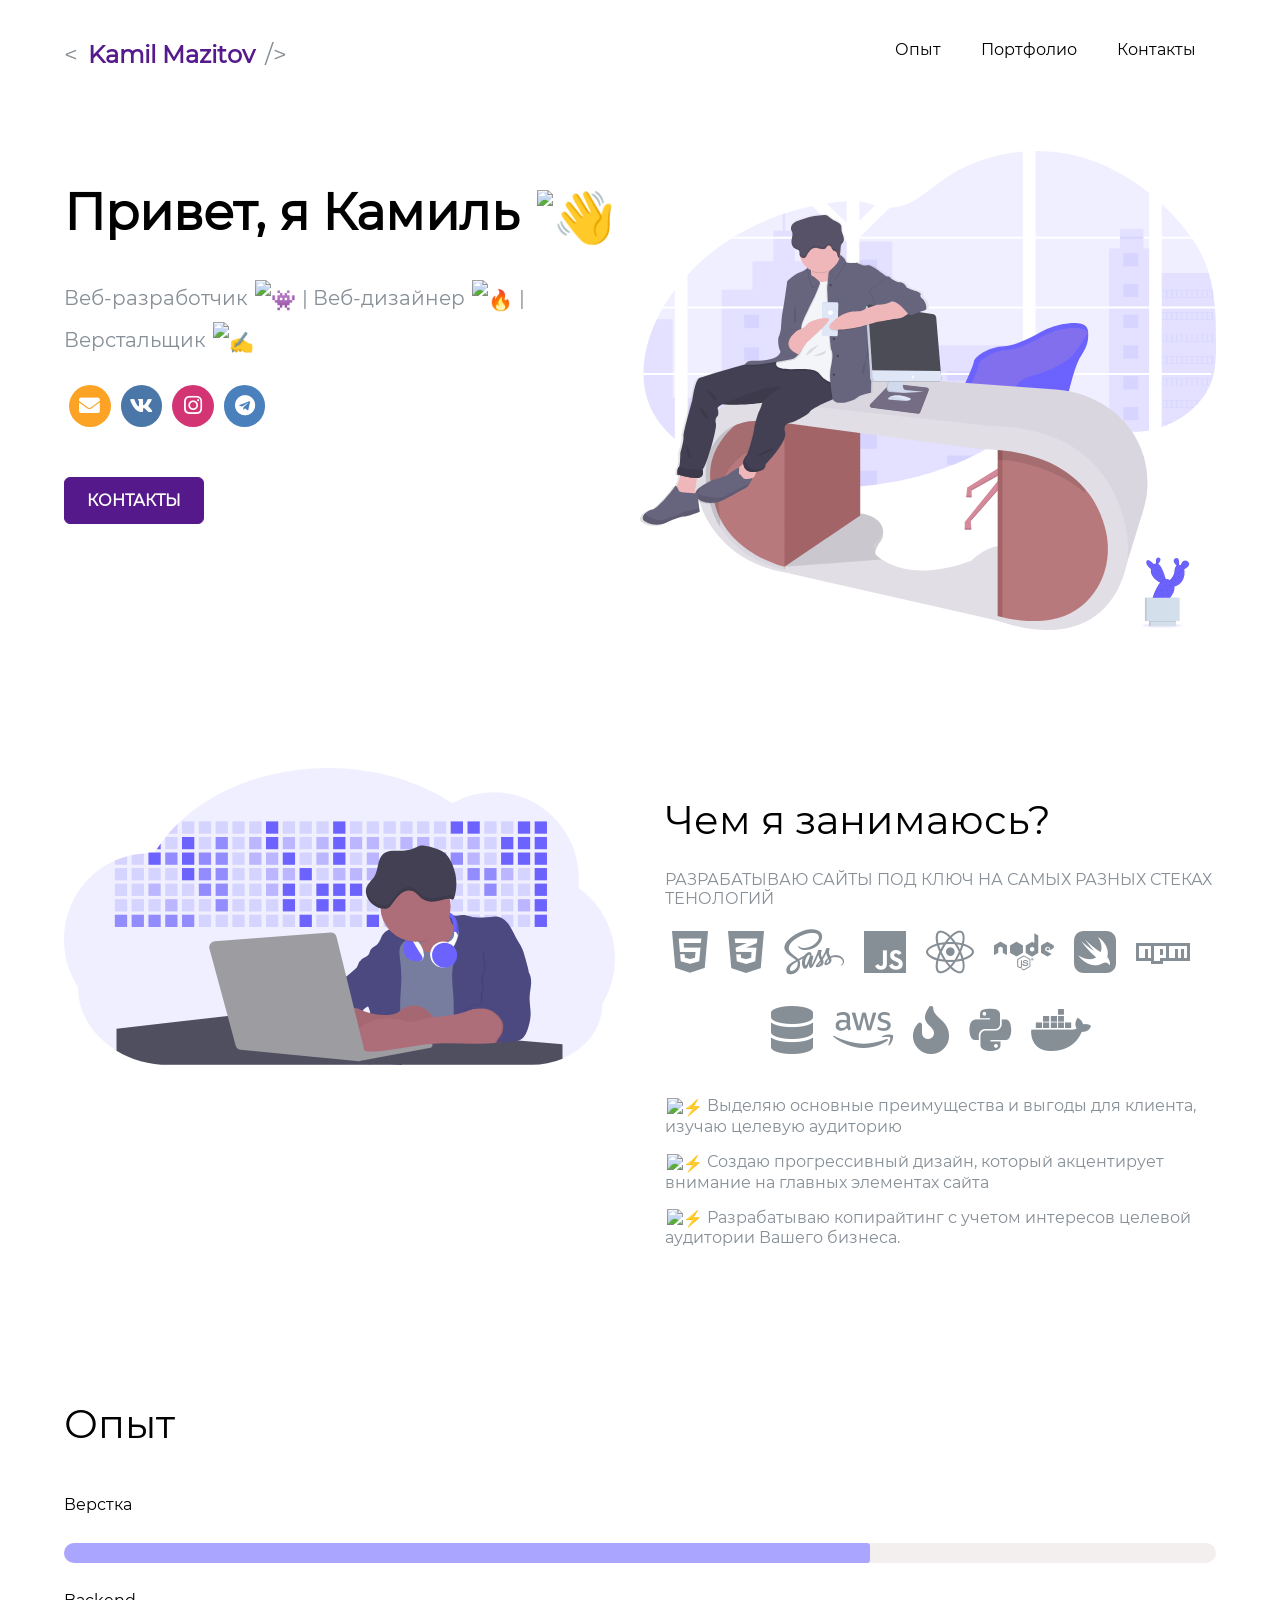
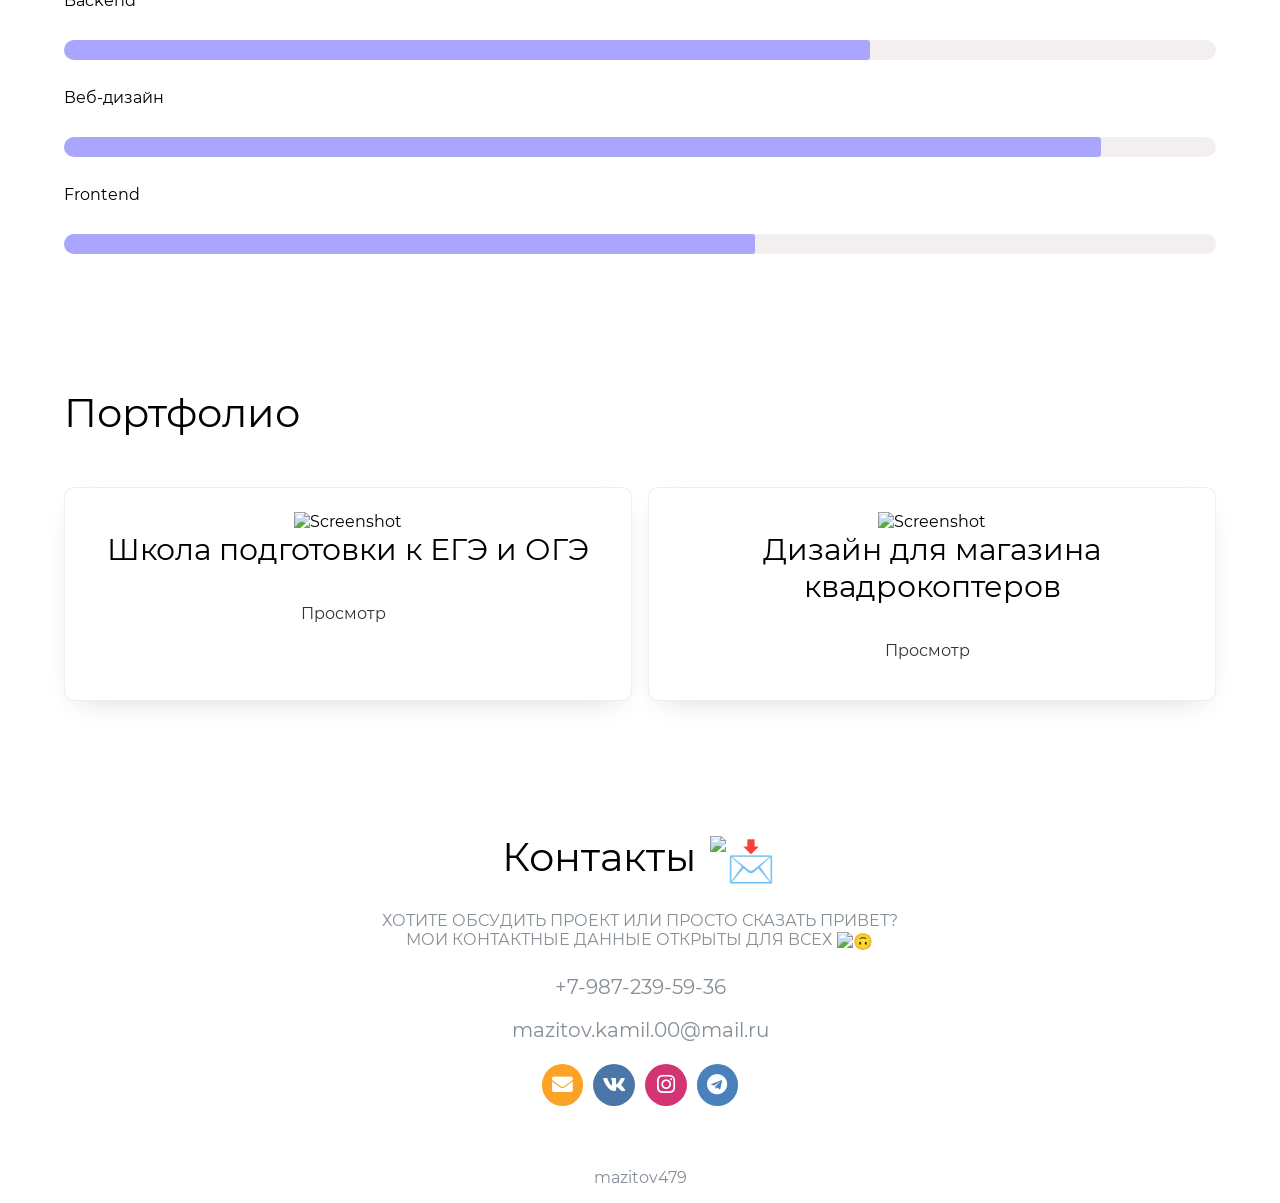
==== commit f0462d68: "Updates" ====
--- a/index.html
+++ b/index.html
@@ -1 +1 @@
-<!doctype html><html lang="en"><head><meta charset="utf-8"/><link rel="icon" type="image/png" sizes="32x32" href="/favicon-32x32.png?v8=qAJ44G5Bm7"><link rel="icon" type="image/png" sizes="16x16" href="/favicon-16x16.png?v8=qAJ44G5Bm7"><link rel="mask-icon" href="/safari-pinned-tab.svg?v8=qAJ44G5Bm7" color="#885bd5"><link rel="shortcut icon" href="/favicon.ico?v8=qAJ44G5Bm7"><meta name="msapplication-TileColor" content="#603cba"><meta name="viewport" content="width=device-width,initial-scale=1"/><meta name="theme-color" content="#6c63ff"/><meta name="Камиль Мазитов Портфолио" content="Мое Портфолио"/><link rel="apple-touch-icon" sizes="180x180" href="/apple-touch-icon.png?v8=qAJ44G5Bm7"><meta property="og:title" content="Камиль Мазитов Портфолио"/><meta property="og:type" content="website"/><meta property="og:url" content="https://developerfolio.js.org/"/><meta property="og:image" content="https://developerfolio.js.org/static/media/developerActivity.59389695.svg"/><link rel="preload" href="/static/media/Montserrat-Regular.ee653992.ttf" as="font"><link rel="preload" href="/static/media/Agustina.21f233e1.woff" as="font"><link rel="preload" href="/static/media/Agustina.21f233e1.woff" as="font"><link rel="preload" href="/static/media/fa-brands-400.cccc9d29.woff2" as="font"><link rel="preload" href="/static/media/fa-solid-900.44d537ab.woff2" as="font"><script async src="https://www.googletagmanager.com/gtag/js?id=UA-135618960-2"></script><script>function gtag(){dataLayer.push(arguments)}window.dataLayer=window.dataLayer||[],gtag("js",new Date),gtag("config","UA-135618960-2")</script><link rel="manifest" href="/manifest.json"/><link rel="stylesheet" href="https://cdnjs.cloudflare.com/ajax/libs/font-awesome/4.7.0/css/font-awesome.min.css"><title>Камиль Мазитов Портфолио</title><link href="/static/css/main.2ff24c3d.chunk.css" rel="stylesheet"></head><body><noscript>You need to enable JavaScript to run this app.</noscript><div id="root"></div><script>!function(e){function t(t){for(var n,i,l=t[0],a=t[1],f=t[2],c=0,s=[];c<l.length;c++)i=l[c],Object.prototype.hasOwnProperty.call(o,i)&&o[i]&&s.push(o[i][0]),o[i]=0;for(n in a)Object.prototype.hasOwnProperty.call(a,n)&&(e[n]=a[n]);for(p&&p(t);s.length;)s.shift()();return u.push.apply(u,f||[]),r()}function r(){for(var e,t=0;t<u.length;t++){for(var r=u[t],n=!0,l=1;l<r.length;l++){var a=r[l];0!==o[a]&&(n=!1)}n&&(u.splice(t--,1),e=i(i.s=r[0]))}return e}var n={},o={1:0},u=[];function i(t){if(n[t])return n[t].exports;var r=n[t]={i:t,l:!1,exports:{}};return e[t].call(r.exports,r,r.exports,i),r.l=!0,r.exports}i.m=e,i.c=n,i.d=function(e,t,r){i.o(e,t)||Object.defineProperty(e,t,{enumerable:!0,get:r})},i.r=function(e){"undefined"!=typeof Symbol&&Symbol.toStringTag&&Object.defineProperty(e,Symbol.toStringTag,{value:"Module"}),Object.defineProperty(e,"__esModule",{value:!0})},i.t=function(e,t){if(1&t&&(e=i(e)),8&t)return e;if(4&t&&"object"==typeof e&&e&&e.__esModule)return e;var r=Object.create(null);if(i.r(r),Object.defineProperty(r,"default",{enumerable:!0,value:e}),2&t&&"string"!=typeof e)for(var n in e)i.d(r,n,function(t){return e[t]}.bind(null,n));return r},i.n=function(e){var t=e&&e.__esModule?function(){return e.default}:function(){return e};return i.d(t,"a",t),t},i.o=function(e,t){return Object.prototype.hasOwnProperty.call(e,t)},i.p="/";var l=this["webpackJsonpkamilmazitov.github.io"]=this["webpackJsonpkamilmazitov.github.io"]||[],a=l.push.bind(l);l.push=t,l=l.slice();for(var f=0;f<l.length;f++)t(l[f]);var p=a;r()}([])</script><script src="/static/js/2.7f6bdeeb.chunk.js"></script><script src="/static/js/main.b3784be2.chunk.js"></script></body></html>+<!doctype html><html lang="en"><head><meta charset="utf-8"/><link rel="icon" type="image/png" sizes="32x32" href="/favicon-32x32.png?v8=qAJ44G5Bm7"><link rel="icon" type="image/png" sizes="16x16" href="/favicon-16x16.png?v8=qAJ44G5Bm7"><link rel="mask-icon" href="/safari-pinned-tab.svg?v8=qAJ44G5Bm7" color="#885bd5"><link rel="shortcut icon" href="/favicon.ico?v8=qAJ44G5Bm7"><meta name="msapplication-TileColor" content="#603cba"><meta name="viewport" content="width=device-width,initial-scale=1"/><meta name="theme-color" content="#6c63ff"/><meta name="Камиль Мазитов Портфолио" content="Мое Портфолио"/><link rel="apple-touch-icon" sizes="180x180" href="/apple-touch-icon.png?v8=qAJ44G5Bm7"><meta property="og:title" content="Камиль Мазитов Портфолио"/><meta property="og:type" content="website"/><meta property="og:url" content="https://developerfolio.js.org/"/><meta property="og:image" content="https://developerfolio.js.org/static/media/developerActivity.59389695.svg"/><link rel="preload" href="/static/media/Montserrat-Regular.ee653992.ttf" as="font"><link rel="preload" href="/static/media/Agustina.21f233e1.woff" as="font"><link rel="preload" href="/static/media/Agustina.21f233e1.woff" as="font"><link rel="preload" href="/static/media/fa-brands-400.cccc9d29.woff2" as="font"><link rel="preload" href="/static/media/fa-solid-900.44d537ab.woff2" as="font"><script async src="https://www.googletagmanager.com/gtag/js?id=UA-135618960-2"></script><script>function gtag(){dataLayer.push(arguments)}window.dataLayer=window.dataLayer||[],gtag("js",new Date),gtag("config","UA-135618960-2")</script><link rel="manifest" href="/manifest.json"/><link rel="stylesheet" href="https://cdnjs.cloudflare.com/ajax/libs/font-awesome/4.7.0/css/font-awesome.min.css"><title>Камиль Мазитов Портфолио</title><link href="/static/css/main.2ff24c3d.chunk.css" rel="stylesheet"></head><body><noscript>You need to enable JavaScript to run this app.</noscript><div id="root"></div><script>!function(e){function t(t){for(var n,i,l=t[0],a=t[1],f=t[2],c=0,s=[];c<l.length;c++)i=l[c],Object.prototype.hasOwnProperty.call(o,i)&&o[i]&&s.push(o[i][0]),o[i]=0;for(n in a)Object.prototype.hasOwnProperty.call(a,n)&&(e[n]=a[n]);for(p&&p(t);s.length;)s.shift()();return u.push.apply(u,f||[]),r()}function r(){for(var e,t=0;t<u.length;t++){for(var r=u[t],n=!0,l=1;l<r.length;l++){var a=r[l];0!==o[a]&&(n=!1)}n&&(u.splice(t--,1),e=i(i.s=r[0]))}return e}var n={},o={1:0},u=[];function i(t){if(n[t])return n[t].exports;var r=n[t]={i:t,l:!1,exports:{}};return e[t].call(r.exports,r,r.exports,i),r.l=!0,r.exports}i.m=e,i.c=n,i.d=function(e,t,r){i.o(e,t)||Object.defineProperty(e,t,{enumerable:!0,get:r})},i.r=function(e){"undefined"!=typeof Symbol&&Symbol.toStringTag&&Object.defineProperty(e,Symbol.toStringTag,{value:"Module"}),Object.defineProperty(e,"__esModule",{value:!0})},i.t=function(e,t){if(1&t&&(e=i(e)),8&t)return e;if(4&t&&"object"==typeof e&&e&&e.__esModule)return e;var r=Object.create(null);if(i.r(r),Object.defineProperty(r,"default",{enumerable:!0,value:e}),2&t&&"string"!=typeof e)for(var n in e)i.d(r,n,function(t){return e[t]}.bind(null,n));return r},i.n=function(e){var t=e&&e.__esModule?function(){return e.default}:function(){return e};return i.d(t,"a",t),t},i.o=function(e,t){return Object.prototype.hasOwnProperty.call(e,t)},i.p="/";var l=this["webpackJsonpkamilmazitov.github.io"]=this["webpackJsonpkamilmazitov.github.io"]||[],a=l.push.bind(l);l.push=t,l=l.slice();for(var f=0;f<l.length;f++)t(l[f]);var p=a;r()}([])</script><script src="/static/js/2.7f6bdeeb.chunk.js"></script><script src="/static/js/main.61a3b565.chunk.js"></script></body></html>
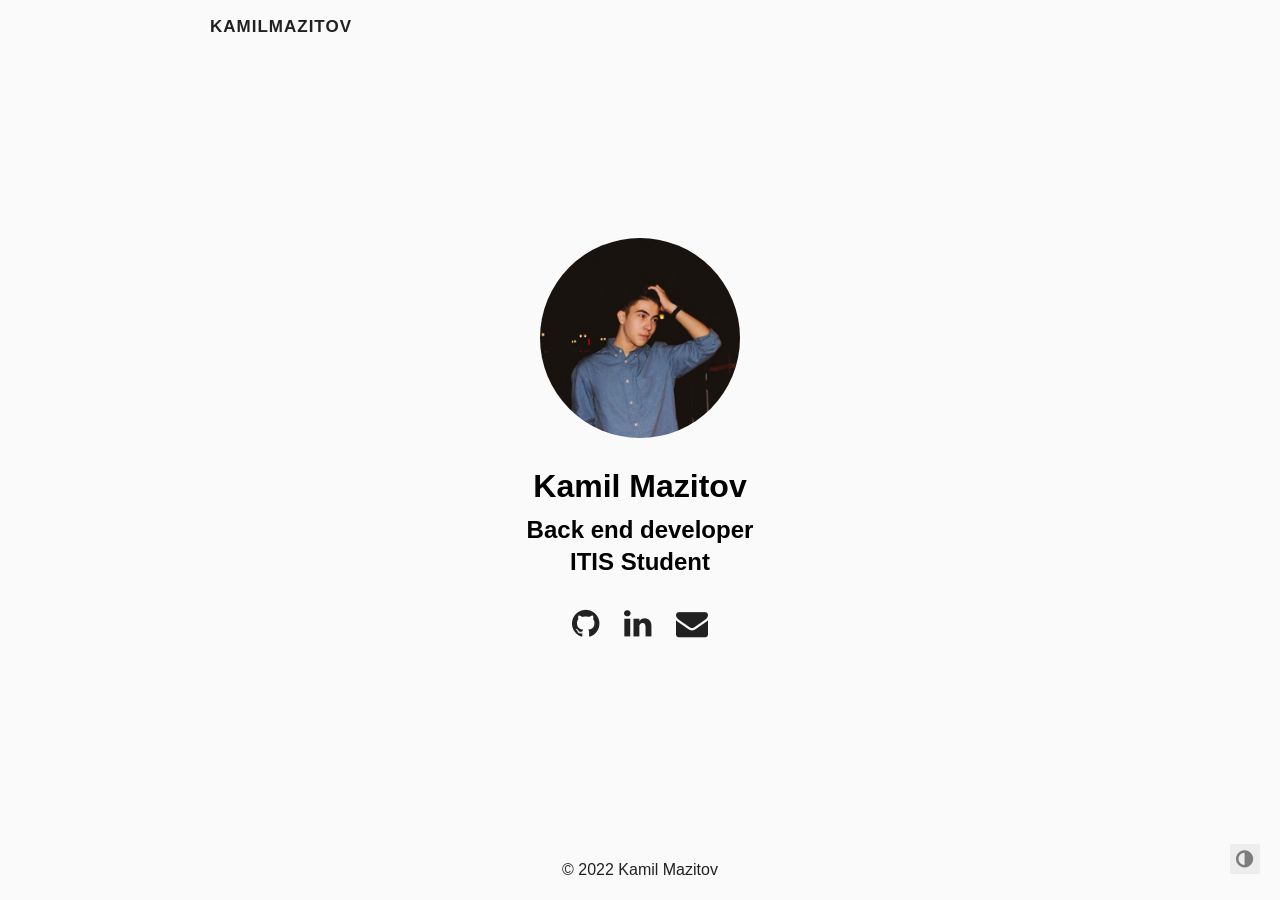
==== commit 761f84a7: "Init commit" ====
--- a/index.html
+++ b/index.html
@@ -1 +1,199 @@
-<!doctype html><html lang="en"><head><meta charset="utf-8"/><link rel="icon" type="image/png" sizes="32x32" href="/favicon-32x32.png?v8=qAJ44G5Bm7"><link rel="icon" type="image/png" sizes="16x16" href="/favicon-16x16.png?v8=qAJ44G5Bm7"><link rel="mask-icon" href="/safari-pinned-tab.svg?v8=qAJ44G5Bm7" color="#885bd5"><link rel="shortcut icon" href="/favicon.ico?v8=qAJ44G5Bm7"><meta name="msapplication-TileColor" content="#603cba"><meta name="viewport" content="width=device-width,initial-scale=1"/><meta name="theme-color" content="#6c63ff"/><meta name="Камиль Мазитов Портфолио" content="Мое Портфолио"/><link rel="apple-touch-icon" sizes="180x180" href="/apple-touch-icon.png?v8=qAJ44G5Bm7"><meta property="og:title" content="Камиль Мазитов Портфолио"/><meta property="og:type" content="website"/><meta property="og:url" content="https://developerfolio.js.org/"/><meta property="og:image" content="https://developerfolio.js.org/static/media/developerActivity.59389695.svg"/><link rel="preload" href="/static/media/Montserrat-Regular.ee653992.ttf" as="font"><link rel="preload" href="/static/media/Agustina.21f233e1.woff" as="font"><link rel="preload" href="/static/media/Agustina.21f233e1.woff" as="font"><link rel="preload" href="/static/media/fa-brands-400.cccc9d29.woff2" as="font"><link rel="preload" href="/static/media/fa-solid-900.44d537ab.woff2" as="font"><script async src="https://www.googletagmanager.com/gtag/js?id=UA-135618960-2"></script><script>function gtag(){dataLayer.push(arguments)}window.dataLayer=window.dataLayer||[],gtag("js",new Date),gtag("config","UA-135618960-2")</script><link rel="manifest" href="/manifest.json"/><link rel="stylesheet" href="https://cdnjs.cloudflare.com/ajax/libs/font-awesome/4.7.0/css/font-awesome.min.css"><title>Камиль Мазитов Портфолио</title><link href="/static/css/main.2ff24c3d.chunk.css" rel="stylesheet"></head><body><noscript>You need to enable JavaScript to run this app.</noscript><div id="root"></div><script>!function(e){function t(t){for(var n,i,l=t[0],a=t[1],f=t[2],c=0,s=[];c<l.length;c++)i=l[c],Object.prototype.hasOwnProperty.call(o,i)&&o[i]&&s.push(o[i][0]),o[i]=0;for(n in a)Object.prototype.hasOwnProperty.call(a,n)&&(e[n]=a[n]);for(p&&p(t);s.length;)s.shift()();return u.push.apply(u,f||[]),r()}function r(){for(var e,t=0;t<u.length;t++){for(var r=u[t],n=!0,l=1;l<r.length;l++){var a=r[l];0!==o[a]&&(n=!1)}n&&(u.splice(t--,1),e=i(i.s=r[0]))}return e}var n={},o={1:0},u=[];function i(t){if(n[t])return n[t].exports;var r=n[t]={i:t,l:!1,exports:{}};return e[t].call(r.exports,r,r.exports,i),r.l=!0,r.exports}i.m=e,i.c=n,i.d=function(e,t,r){i.o(e,t)||Object.defineProperty(e,t,{enumerable:!0,get:r})},i.r=function(e){"undefined"!=typeof Symbol&&Symbol.toStringTag&&Object.defineProperty(e,Symbol.toStringTag,{value:"Module"}),Object.defineProperty(e,"__esModule",{value:!0})},i.t=function(e,t){if(1&t&&(e=i(e)),8&t)return e;if(4&t&&"object"==typeof e&&e&&e.__esModule)return e;var r=Object.create(null);if(i.r(r),Object.defineProperty(r,"default",{enumerable:!0,value:e}),2&t&&"string"!=typeof e)for(var n in e)i.d(r,n,function(t){return e[t]}.bind(null,n));return r},i.n=function(e){var t=e&&e.__esModule?function(){return e.default}:function(){return e};return i.d(t,"a",t),t},i.o=function(e,t){return Object.prototype.hasOwnProperty.call(e,t)},i.p="/";var l=this["webpackJsonpkamilmazitov.github.io"]=this["webpackJsonpkamilmazitov.github.io"]||[],a=l.push.bind(l);l.push=t,l=l.slice();for(var f=0;f<l.length;f++)t(l[f]);var p=a;r()}([])</script><script src="/static/js/2.7f6bdeeb.chunk.js"></script><script src="/static/js/main.61a3b565.chunk.js"></script></body></html>+<!DOCTYPE html>
+<html lang="en">
+  <head>
+    <title>kamilmazitov</title>
+    <meta charset="utf-8">
+<meta name="viewport" content="width=device-width, initial-scale=1.0">
+<meta name="color-scheme" content="light dark">
+
+
+<meta http-equiv="Content-Security-Policy" content="upgrade-insecure-requests; block-all-mixed-content; default-src 'self'; child-src 'self'; font-src 'self' https://fonts.gstatic.com https://cdn.jsdelivr.net/; form-action 'self'; frame-src 'self'; img-src 'self'; object-src 'none'; style-src 'self' 'unsafe-inline' https://fonts.googleapis.com/ https://cdn.jsdelivr.net/; script-src 'self' 'unsafe-inline' https://www.google-analytics.com https://cdn.jsdelivr.net/; prefetch-src 'self'; connect-src 'self' https://www.google-analytics.com;">
+
+
+
+
+<meta name="author" content="Kamil Mazitov">
+<meta name="description" content="Kamil Mazitov&#39;s personal website">
+<meta name="keywords" content="blog,developer,personal">
+
+<meta name="twitter:card" content="summary"/>
+<meta name="twitter:title" content="kamilmazitov"/>
+<meta name="twitter:description" content="Kamil Mazitov&#39;s personal website"/>
+
+<meta property="og:title" content="kamilmazitov" />
+<meta property="og:description" content="Kamil Mazitov&#39;s personal website" />
+<meta property="og:type" content="website" />
+<meta property="og:url" content="http://www.example.com/" />
+
+
+
+
+
+<link rel="canonical" href="http://www.example.com/">
+
+
+<link rel="preload" href="/fonts/forkawesome-webfont.woff2?v=1.2.0" as="font" type="font/woff2" crossorigin>
+
+
+  
+  
+  <link rel="stylesheet" href="/css/coder.min.c4d7e93a158eda5a65b3df343745d2092a0a1e2170feeec909b8a89443903c6a.css" integrity="sha256-xNfpOhWO2lpls980N0XSCSoKHiFw/u7JCbiolEOQPGo=" crossorigin="anonymous" media="screen" />
+
+
+
+
+
+
+  
+    
+    
+    <link rel="stylesheet" href="/css/coder-dark.min.78b5fe3864945faf5207fb8fe3ab2320d49c3365def0e88ac1df0ddadc54a03c.css" integrity="sha256-eLX&#43;OGSUX69SB/uP46sjINScM2Xe8OiKwd8N2txUoDw=" crossorigin="anonymous" media="screen" />
+  
+
+
+
+ 
+
+
+
+
+<link rel="icon" type="image/png" href="/images/favicon-32x32.png" sizes="32x32">
+<link rel="icon" type="image/png" href="/images/favicon-16x16.png" sizes="16x16">
+
+<link rel="apple-touch-icon" href="/images/apple-touch-icon.png">
+<link rel="apple-touch-icon" sizes="180x180" href="/images/apple-touch-icon.png">
+
+<link rel="manifest" href="/site.webmanifest">
+<link rel="mask-icon" href="/images/safari-pinned-tab.svg" color="#5bbad5">
+
+
+<link rel="alternate" type="application/rss+xml" href="/index.xml" title="kamilmazitov" />
+
+
+<meta name="generator" content="Hugo 0.103.1" />
+
+
+
+
+
+  </head>
+
+
+
+
+
+
+<body class="preload-transitions colorscheme-auto">
+  
+<div class="float-container">
+    <a id="dark-mode-toggle" class="colorscheme-toggle">
+        <i class="fa fa-adjust fa-fw" aria-hidden="true"></i>
+    </a>
+</div>
+
+
+  <main class="wrapper">
+    <nav class="navigation">
+  <section class="container">
+    <a class="navigation-title" href="/">
+      kamilmazitov
+    </a>
+    
+  </section>
+</nav>
+
+
+    <div class="content">
+      
+  <section class="container centered">
+  <div class="about">
+    
+  
+    <div class="avatar"><img src="/images/avatar.jpg" alt="avatar"></div>
+  
+
+
+
+
+    <h1>Kamil Mazitov</h1>
+
+<h2>Back end developer<br>ITIS Student<br></h2>
+
+
+
+    
+<ul>
+  
+    
+      <li>
+        <a href="https://github.com/kamilmazitov/" aria-label="Github"   >
+          <i class="fa fa-2x fa-github" aria-hidden="true"></i>
+        </a>
+      </li>
+    
+  
+    
+      <li>
+        <a href="https://www.linkedin.com/in/kamil-mazitov-844255238/" aria-label="LinkedIn"   >
+          <i class="fa fa-2x fa-linkedin" aria-hidden="true"></i>
+        </a>
+      </li>
+    
+  
+    
+      <li>
+        <a href="mailto:kamilmazitov@kamilmazitov.com" aria-label="Mail"   >
+          <i class="fa fa-2x fa-envelope" aria-hidden="true"></i>
+        </a>
+      </li>
+    
+  
+</ul>
+
+  </div>
+
+  
+
+</section>
+
+
+    </div>
+
+    <footer class="footer">
+  <section class="container">
+    ©
+    
+    2022
+     Kamil Mazitov 
+  </section>
+</footer>
+
+  </main>
+
+  
+
+  
+  
+  <script src="/js/coder.min.236049395dc3682fb2719640872958e12f1f24067bb09c327b233e6290c7edac.js" integrity="sha256-I2BJOV3DaC&#43;ycZZAhylY4S8fJAZ7sJwyeyM&#43;YpDH7aw="></script>
+  
+
+  
+
+  
+
+  
+
+  
+
+  
+
+  
+
+  
+
+  
+
+  
+</body>
+
+</html>
--- a/css/coder.min.c4d7e93a158eda5a65b3df343745d2092a0a1e2170feeec909b8a89443903c6a.css
+++ b/css/coder.min.c4d7e93a158eda5a65b3df343745d2092a0a1e2170feeec909b8a89443903c6a.css
@@ -0,0 +1,6 @@
+@charset "UTF-8";/*!normalize.css v8.0.1 | MIT License | github.com/necolas/normalize.css*/html{line-height:1.15;-webkit-text-size-adjust:100%}body{margin:0}main{display:block}h1{font-size:2em;margin:.67em 0}hr{box-sizing:content-box;height:0;overflow:visible}pre{font-family:monospace,monospace;font-size:1em}a{background-color:transparent;word-wrap:break-word}abbr[title]{border-bottom:none;text-decoration:underline;text-decoration:underline dotted}b,strong{font-weight:bolder}code,kbd,samp{font-family:monospace,monospace;font-size:1em}small{font-size:80%}sub,sup{font-size:75%;line-height:0;position:relative;vertical-align:baseline}sub{bottom:-.25em}sup{top:-.5em}img{border-style:none}button,input,optgroup,select,textarea{font-family:inherit;font-size:100%;line-height:1.15;margin:0}button,input{overflow:visible}button,select{text-transform:none}button,[type=button],[type=reset],[type=submit]{-webkit-appearance:button}button::-moz-focus-inner,[type=button]::-moz-focus-inner,[type=reset]::-moz-focus-inner,[type=submit]::-moz-focus-inner{border-style:none;padding:0}button:-moz-focusring,[type=button]:-moz-focusring,[type=reset]:-moz-focusring,[type=submit]:-moz-focusring{outline:1px dotted ButtonText}fieldset{padding:.35em .75em .625em}legend{box-sizing:border-box;color:inherit;display:table;max-width:100%;padding:0;white-space:normal}progress{vertical-align:baseline}textarea{overflow:auto}[type=checkbox],[type=radio]{box-sizing:border-box;padding:0}[type=number]::-webkit-inner-spin-button,[type=number]::-webkit-outer-spin-button{height:auto}[type=search]{-webkit-appearance:textfield;outline-offset:-2px}[type=search]::-webkit-search-decoration{-webkit-appearance:none}::-webkit-file-upload-button{-webkit-appearance:button;font:inherit}details{display:block}summary{display:list-item}template{display:none}[hidden]{display:none}/*!Fork Awesome 1.2.0
+License - https://forkaweso.me/Fork-Awesome/license
+Copyright 2018 Dave Gandy & Fork Awesome
+Permission is hereby granted, free of charge, to any person obtaining a copy of this software and associated documentation files (the "Software"), to deal in the Software without restriction, including without limitation the rights to use, copy, modify, merge, publish, distribute, sublicense, and/or sell copies of the Software, and to permit persons to whom the Software is furnished to do so, subject to the following conditions:
+The above copyright notice and this permission notice shall be included in all copies or substantial portions of the Software.
+THE SOFTWARE IS PROVIDED "AS IS", WITHOUT WARRANTY OF ANY KIND, EXPRESS OR IMPLIED, INCLUDING BUT NOT LIMITED TO THE WARRANTIES OF MERCHANTABILITY, FITNESS FOR A PARTICULAR PURPOSE AND NONINFRINGEMENT. IN NO EVENT SHALL THE AUTHORS OR COPYRIGHT HOLDERS BE LIABLE FOR ANY CLAIM, DAMAGES OR OTHER LIABILITY, WHETHER IN AN ACTION OF CONTRACT, TORT OR OTHERWISE, ARISING FROM, OUT OF OR IN CONNECTION WITH THE SOFTWARE OR THE USE OR OTHER DEALINGS IN THE SOFTWARE.*/@font-face{font-family:forkawesome;src:url(../fonts/forkawesome-webfont.eot?v=1.2.0);src:url(../fonts/forkawesome-webfont.eot?#iefix&v=1.2.0)format("embedded-opentype"),url(../fonts/forkawesome-webfont.woff2?v=1.2.0)format("woff2"),url(../fonts/forkawesome-webfont.woff?v=1.2.0)format("woff"),url(../fonts/forkawesome-webfont.ttf?v=1.2.0)format("truetype"),url(../fonts/forkawesome-webfont.svg?v=1.2.0#forkawesomeregular)format("svg");font-weight:400;font-style:normal;font-display:block}.fa{display:inline-block;font:14px/1 ForkAwesome;font-size:inherit;text-rendering:auto;-webkit-font-smoothing:antialiased;-moz-osx-font-smoothing:grayscale}.fa-lg{font-size:1.33333333em;line-height:.75em;vertical-align:-15%}.fa-2x{font-size:2em}.fa-3x{font-size:3em}.fa-4x{font-size:4em}.fa-5x{font-size:5em}.fa-fw{width:1.28571429em;text-align:center}.fa-ul{padding-left:0;margin-left:2.14285714em;list-style-type:none}.fa-ul>li{position:relative}.fa-li{position:absolute;left:-2.14285714em;width:2.14285714em;top:.14285714em;text-align:center}.fa-li.fa-lg{left:-1.85714286em}.fa-border{padding:.2em .25em .15em;border:solid .08em #eee;border-radius:.1em}.fa-pull-left{float:left}.fa-pull-right{float:right}.fa.fa-pull-left{margin-right:.3em}.fa.fa-pull-right{margin-left:.3em}.pull-right{float:right}.pull-left{float:left}.fa.pull-left{margin-right:.3em}.fa.pull-right{margin-left:.3em}.fa-spin{-webkit-animation:fa-spin 2s infinite linear;animation:fa-spin 2s infinite linear}.fa-pulse{-webkit-animation:fa-spin 1s infinite steps(8);animation:fa-spin 1s infinite steps(8)}@-webkit-keyframes fa-spin{0%{-webkit-transform:rotate(0);transform:rotate(0)}100%{-webkit-transform:rotate(359deg);transform:rotate(359deg)}}@keyframes fa-spin{0%{-webkit-transform:rotate(0);transform:rotate(0)}100%{-webkit-transform:rotate(359deg);transform:rotate(359deg)}}.fa-rotate-90{-ms-filter:"progid:DXImageTransform.Microsoft.BasicImage(rotation=1)";-webkit-transform:rotate(90deg);-ms-transform:rotate(90deg);transform:rotate(90deg)}.fa-rotate-180{-ms-filter:"progid:DXImageTransform.Microsoft.BasicImage(rotation=2)";-webkit-transform:rotate(180deg);-ms-transform:rotate(180deg);transform:rotate(180deg)}.fa-rotate-270{-ms-filter:"progid:DXImageTransform.Microsoft.BasicImage(rotation=3)";-webkit-transform:rotate(270deg);-ms-transform:rotate(270deg);transform:rotate(270deg)}.fa-flip-horizontal{-ms-filter:"progid:DXImageTransform.Microsoft.BasicImage(rotation=0, mirror=1)";-webkit-transform:scale(-1,1);-ms-transform:scale(-1,1);transform:scale(-1,1)}.fa-flip-vertical{-ms-filter:"progid:DXImageTransform.Microsoft.BasicImage(rotation=2, mirror=1)";-webkit-transform:scale(1,-1);-ms-transform:scale(1,-1);transform:scale(1,-1)}:root .fa-rotate-90,:root .fa-rotate-180,:root .fa-rotate-270,:root .fa-flip-horizontal,:root .fa-flip-vertical{filter:none}.fa-stack{position:relative;display:inline-block;width:2em;height:2em;line-height:2em;vertical-align:middle}.fa-stack-1x,.fa-stack-2x{position:absolute;left:0;width:100%;text-align:center}.fa-stack-1x{line-height:inherit}.fa-stack-2x{font-size:2em}.fa-inverse{color:#fff}.fa-glass:before{content:"\f000"}.fa-music:before{content:"\f001"}.fa-search:before{content:"\f002"}.fa-envelope-o:before{content:"\f003"}.fa-heart:before{content:"\f004"}.fa-star:before{content:"\f005"}.fa-star-o:before{content:"\f006"}.fa-user:before{content:"\f007"}.fa-film:before{content:"\f008"}.fa-th-large:before{content:"\f009"}.fa-th:before{content:"\f00a"}.fa-th-list:before{content:"\f00b"}.fa-check:before{content:"\f00c"}.fa-remove:before,.fa-close:before,.fa-times:before{content:"\f00d"}.fa-search-plus:before{content:"\f00e"}.fa-search-minus:before{content:"\f010"}.fa-power-off:before{content:"\f011"}.fa-signal:before{content:"\f012"}.fa-gear:before,.fa-cog:before{content:"\f013"}.fa-trash-o:before{content:"\f014"}.fa-home:before{content:"\f015"}.fa-file-o:before{content:"\f016"}.fa-clock-o:before{content:"\f017"}.fa-road:before{content:"\f018"}.fa-download:before{content:"\f019"}.fa-arrow-circle-o-down:before{content:"\f01a"}.fa-arrow-circle-o-up:before{content:"\f01b"}.fa-inbox:before{content:"\f01c"}.fa-play-circle-o:before{content:"\f01d"}.fa-rotate-right:before,.fa-repeat:before{content:"\f01e"}.fa-sync:before,.fa-refresh:before{content:"\f021"}.fa-list-alt:before{content:"\f022"}.fa-lock:before{content:"\f023"}.fa-flag:before{content:"\f024"}.fa-headphones:before{content:"\f025"}.fa-volume-off:before{content:"\f026"}.fa-volume-down:before{content:"\f027"}.fa-volume-up:before{content:"\f028"}.fa-qrcode:before{content:"\f029"}.fa-barcode:before{content:"\f02a"}.fa-tag:before{content:"\f02b"}.fa-tags:before{content:"\f02c"}.fa-book:before{content:"\f02d"}.fa-bookmark:before{content:"\f02e"}.fa-print:before{content:"\f02f"}.fa-camera:before{content:"\f030"}.fa-font:before{content:"\f031"}.fa-bold:before{content:"\f032"}.fa-italic:before{content:"\f033"}.fa-text-height:before{content:"\f034"}.fa-text-width:before{content:"\f035"}.fa-align-left:before{content:"\f036"}.fa-align-center:before{content:"\f037"}.fa-align-right:before{content:"\f038"}.fa-align-justify:before{content:"\f039"}.fa-list:before{content:"\f03a"}.fa-dedent:before,.fa-outdent:before{content:"\f03b"}.fa-indent:before{content:"\f03c"}.fa-video:before,.fa-video-camera:before{content:"\f03d"}.fa-photo:before,.fa-image:before,.fa-picture-o:before{content:"\f03e"}.fa-pencil:before{content:"\f040"}.fa-map-marker:before{content:"\f041"}.fa-adjust:before{content:"\f042"}.fa-tint:before{content:"\f043"}.fa-edit:before,.fa-pencil-square-o:before{content:"\f044"}.fa-share-square-o:before{content:"\f045"}.fa-check-square-o:before{content:"\f046"}.fa-arrows:before{content:"\f047"}.fa-step-backward:before{content:"\f048"}.fa-fast-backward:before{content:"\f049"}.fa-backward:before{content:"\f04a"}.fa-play:before{content:"\f04b"}.fa-pause:before{content:"\f04c"}.fa-stop:before{content:"\f04d"}.fa-forward:before{content:"\f04e"}.fa-fast-forward:before{content:"\f050"}.fa-step-forward:before{content:"\f051"}.fa-eject:before{content:"\f052"}.fa-chevron-left:before{content:"\f053"}.fa-chevron-right:before{content:"\f054"}.fa-plus-circle:before{content:"\f055"}.fa-minus-circle:before{content:"\f056"}.fa-times-circle:before{content:"\f057"}.fa-check-circle:before{content:"\f058"}.fa-question-circle:before{content:"\f059"}.fa-info-circle:before{content:"\f05a"}.fa-crosshairs:before{content:"\f05b"}.fa-times-circle-o:before{content:"\f05c"}.fa-check-circle-o:before{content:"\f05d"}.fa-ban:before{content:"\f05e"}.fa-arrow-left:before{content:"\f060"}.fa-arrow-right:before{content:"\f061"}.fa-arrow-up:before{content:"\f062"}.fa-arrow-down:before{content:"\f063"}.fa-mail-forward:before,.fa-share:before{content:"\f064"}.fa-expand:before{content:"\f065"}.fa-compress:before{content:"\f066"}.fa-plus:before{content:"\f067"}.fa-minus:before{content:"\f068"}.fa-asterisk:before{content:"\f069"}.fa-exclamation-circle:before{content:"\f06a"}.fa-gift:before{content:"\f06b"}.fa-leaf:before{content:"\f06c"}.fa-fire:before{content:"\f06d"}.fa-eye:before{content:"\f06e"}.fa-eye-slash:before{content:"\f070"}.fa-warning:before,.fa-exclamation-triangle:before{content:"\f071"}.fa-plane:before{content:"\f072"}.fa-calendar:before{content:"\f073"}.fa-random:before{content:"\f074"}.fa-comment:before{content:"\f075"}.fa-magnet:before{content:"\f076"}.fa-chevron-up:before{content:"\f077"}.fa-chevron-down:before{content:"\f078"}.fa-retweet:before{content:"\f079"}.fa-shopping-cart:before{content:"\f07a"}.fa-folder:before{content:"\f07b"}.fa-folder-open:before{content:"\f07c"}.fa-arrows-v:before{content:"\f07d"}.fa-arrows-h:before{content:"\f07e"}.fa-bar-chart-o:before,.fa-bar-chart:before{content:"\f080"}.fa-twitter-square:before{content:"\f081"}.fa-facebook-square:before{content:"\f082"}.fa-camera-retro:before{content:"\f083"}.fa-key:before{content:"\f084"}.fa-gears:before,.fa-cogs:before{content:"\f085"}.fa-comments:before{content:"\f086"}.fa-thumbs-o-up:before{content:"\f087"}.fa-thumbs-o-down:before{content:"\f088"}.fa-star-half:before{content:"\f089"}.fa-heart-o:before{content:"\f08a"}.fa-sign-out:before{content:"\f08b"}.fa-linkedin-square:before{content:"\f08c"}.fa-thumb-tack:before{content:"\f08d"}.fa-external-link:before{content:"\f08e"}.fa-sign-in:before{content:"\f090"}.fa-trophy:before{content:"\f091"}.fa-github-square:before{content:"\f092"}.fa-upload:before{content:"\f093"}.fa-lemon-o:before{content:"\f094"}.fa-phone:before{content:"\f095"}.fa-square-o:before{content:"\f096"}.fa-bookmark-o:before{content:"\f097"}.fa-phone-square:before{content:"\f098"}.fa-twitter:before{content:"\f099"}.fa-facebook-f:before,.fa-facebook:before{content:"\f09a"}.fa-github:before{content:"\f09b"}.fa-unlock:before{content:"\f09c"}.fa-credit-card:before{content:"\f09d"}.fa-feed:before,.fa-rss:before{content:"\f09e"}.fa-hdd-o:before{content:"\f0a0"}.fa-bullhorn:before{content:"\f0a1"}.fa-bell-o:before{content:"\f0f3"}.fa-certificate:before{content:"\f0a3"}.fa-hand-o-right:before{content:"\f0a4"}.fa-hand-o-left:before{content:"\f0a5"}.fa-hand-o-up:before{content:"\f0a6"}.fa-hand-o-down:before{content:"\f0a7"}.fa-arrow-circle-left:before{content:"\f0a8"}.fa-arrow-circle-right:before{content:"\f0a9"}.fa-arrow-circle-up:before{content:"\f0aa"}.fa-arrow-circle-down:before{content:"\f0ab"}.fa-globe:before{content:"\f0ac"}.fa-globe-e:before{content:"\f304"}.fa-globe-w:before{content:"\f305"}.fa-wrench:before{content:"\f0ad"}.fa-tasks:before{content:"\f0ae"}.fa-filter:before{content:"\f0b0"}.fa-briefcase:before{content:"\f0b1"}.fa-arrows-alt:before{content:"\f0b2"}.fa-community:before,.fa-group:before,.fa-users:before{content:"\f0c0"}.fa-chain:before,.fa-link:before{content:"\f0c1"}.fa-cloud:before{content:"\f0c2"}.fa-flask:before{content:"\f0c3"}.fa-cut:before,.fa-scissors:before{content:"\f0c4"}.fa-copy:before,.fa-files-o:before{content:"\f0c5"}.fa-paperclip:before{content:"\f0c6"}.fa-save:before,.fa-floppy-o:before{content:"\f0c7"}.fa-square:before{content:"\f0c8"}.fa-navicon:before,.fa-reorder:before,.fa-bars:before{content:"\f0c9"}.fa-list-ul:before{content:"\f0ca"}.fa-list-ol:before{content:"\f0cb"}.fa-strikethrough:before{content:"\f0cc"}.fa-underline:before{content:"\f0cd"}.fa-table:before{content:"\f0ce"}.fa-magic:before{content:"\f0d0"}.fa-truck:before{content:"\f0d1"}.fa-pinterest:before{content:"\f0d2"}.fa-pinterest-square:before{content:"\f0d3"}.fa-google-plus-square:before{content:"\f0d4"}.fa-google-plus-g:before,.fa-google-plus:before{content:"\f0d5"}.fa-money:before{content:"\f0d6"}.fa-caret-down:before{content:"\f0d7"}.fa-caret-up:before{content:"\f0d8"}.fa-caret-left:before{content:"\f0d9"}.fa-caret-right:before{content:"\f0da"}.fa-columns:before{content:"\f0db"}.fa-unsorted:before,.fa-sort:before{content:"\f0dc"}.fa-sort-down:before,.fa-sort-desc:before{content:"\f0dd"}.fa-sort-up:before,.fa-sort-asc:before{content:"\f0de"}.fa-envelope:before{content:"\f0e0"}.fa-linkedin:before{content:"\f0e1"}.fa-rotate-left:before,.fa-undo:before{content:"\f0e2"}.fa-legal:before,.fa-gavel:before{content:"\f0e3"}.fa-dashboard:before,.fa-tachometer:before{content:"\f0e4"}.fa-comment-o:before{content:"\f0e5"}.fa-comments-o:before{content:"\f0e6"}.fa-flash:before,.fa-bolt:before{content:"\f0e7"}.fa-sitemap:before{content:"\f0e8"}.fa-umbrella:before{content:"\f0e9"}.fa-paste:before,.fa-clipboard:before{content:"\f0ea"}.fa-lightbulb-o:before{content:"\f0eb"}.fa-exchange:before{content:"\f0ec"}.fa-cloud-download:before{content:"\f0ed"}.fa-cloud-upload:before{content:"\f0ee"}.fa-user-md:before{content:"\f0f0"}.fa-stethoscope:before{content:"\f0f1"}.fa-suitcase:before{content:"\f0f2"}.fa-bell:before{content:"\f0a2"}.fa-coffee:before{content:"\f0f4"}.fa-utensils:before,.fa-cutlery:before{content:"\f0f5"}.fa-file-text-o:before{content:"\f0f6"}.fa-building-o:before{content:"\f0f7"}.fa-hospital-o:before{content:"\f0f8"}.fa-ambulance:before{content:"\f0f9"}.fa-medkit:before{content:"\f0fa"}.fa-fighter-jet:before{content:"\f0fb"}.fa-beer:before{content:"\f0fc"}.fa-h-square:before{content:"\f0fd"}.fa-plus-square:before{content:"\f0fe"}.fa-angle-double-left:before{content:"\f100"}.fa-angle-double-right:before{content:"\f101"}.fa-angle-double-up:before{content:"\f102"}.fa-angle-double-down:before{content:"\f103"}.fa-angle-left:before{content:"\f104"}.fa-angle-right:before{content:"\f105"}.fa-angle-up:before{content:"\f106"}.fa-angle-down:before{content:"\f107"}.fa-desktop:before{content:"\f108"}.fa-laptop:before{content:"\f109"}.fa-tablet:before{content:"\f10a"}.fa-mobile-phone:before,.fa-mobile:before{content:"\f10b"}.fa-circle-o:before{content:"\f10c"}.fa-quote-left:before{content:"\f10d"}.fa-quote-right:before{content:"\f10e"}.fa-spinner:before{content:"\f110"}.fa-circle:before{content:"\f111"}.fa-mail-reply:before,.fa-reply:before{content:"\f112"}.fa-github-alt:before{content:"\f113"}.fa-folder-o:before{content:"\f114"}.fa-folder-open-o:before{content:"\f115"}.fa-smile-o:before{content:"\f118"}.fa-frown-o:before{content:"\f119"}.fa-meh-o:before{content:"\f11a"}.fa-gamepad:before{content:"\f11b"}.fa-keyboard-o:before{content:"\f11c"}.fa-flag-o:before{content:"\f11d"}.fa-flag-checkered:before{content:"\f11e"}.fa-terminal:before{content:"\f120"}.fa-code:before{content:"\f121"}.fa-mail-reply-all:before,.fa-reply-all:before{content:"\f122"}.fa-star-half-empty:before,.fa-star-half-full:before,.fa-star-half-o:before{content:"\f123"}.fa-location-arrow:before{content:"\f124"}.fa-crop:before{content:"\f125"}.fa-code-fork:before{content:"\f126"}.fa-unlink:before,.fa-chain-broken:before{content:"\f127"}.fa-question:before{content:"\f128"}.fa-info:before{content:"\f129"}.fa-exclamation:before{content:"\f12a"}.fa-superscript:before{content:"\f12b"}.fa-subscript:before{content:"\f12c"}.fa-eraser:before{content:"\f12d"}.fa-puzzle-piece:before{content:"\f12e"}.fa-microphone:before{content:"\f130"}.fa-microphone-slash:before{content:"\f131"}.fa-shield:before{content:"\f132"}.fa-calendar-o:before{content:"\f133"}.fa-fire-extinguisher:before{content:"\f134"}.fa-rocket:before{content:"\f135"}.fa-maxcdn:before{content:"\f136"}.fa-chevron-circle-left:before{content:"\f137"}.fa-chevron-circle-right:before{content:"\f138"}.fa-chevron-circle-up:before{content:"\f139"}.fa-chevron-circle-down:before{content:"\f13a"}.fa-html5:before{content:"\f13b"}.fa-css3:before{content:"\f13c"}.fa-anchor:before{content:"\f13d"}.fa-unlock-alt:before{content:"\f13e"}.fa-bullseye:before{content:"\f140"}.fa-ellipsis-h:before{content:"\f141"}.fa-ellipsis-v:before{content:"\f142"}.fa-rss-square:before{content:"\f143"}.fa-play-circle:before{content:"\f144"}.fa-ticket:before{content:"\f145"}.fa-minus-square:before{content:"\f146"}.fa-minus-square-o:before{content:"\f147"}.fa-level-up:before{content:"\f148"}.fa-level-down:before{content:"\f149"}.fa-check-square:before{content:"\f14a"}.fa-pencil-square:before{content:"\f14b"}.fa-external-link-square:before{content:"\f14c"}.fa-share-square:before{content:"\f14d"}.fa-compass:before{content:"\f14e"}.fa-toggle-down:before,.fa-caret-square-o-down:before{content:"\f150"}.fa-toggle-up:before,.fa-caret-square-o-up:before{content:"\f151"}.fa-toggle-right:before,.fa-caret-square-o-right:before{content:"\f152"}.fa-euro:before,.fa-eur:before{content:"\f153"}.fa-pound:before,.fa-gbp:before{content:"\f154"}.fa-dollar:before,.fa-usd:before{content:"\f155"}.fa-rupee:before,.fa-inr:before{content:"\f156"}.fa-cny:before,.fa-rmb:before,.fa-yen:before,.fa-jpy:before{content:"\f157"}.fa-ruble:before,.fa-rouble:before,.fa-rub:before{content:"\f158"}.fa-won:before,.fa-krw:before{content:"\f159"}.fa-bitcoin:before,.fa-btc:before{content:"\f15a"}.fa-file:before{content:"\f15b"}.fa-file-text:before{content:"\f15c"}.fa-sort-alpha-down:before,.fa-sort-alpha-asc:before{content:"\f15d"}.fa-sort-alpha-up:before,.fa-sort-alpha-desc:before{content:"\f15e"}.fa-sort-amount-down:before,.fa-sort-amount-asc:before{content:"\f160"}.fa-sort-amount-up:before,.fa-sort-amount-desc:before{content:"\f161"}.fa-sort-numeric-down:before,.fa-sort-numeric-asc:before{content:"\f162"}.fa-sort-numeric-up:before,.fa-sort-numeric-desc:before{content:"\f163"}.fa-thumbs-up:before{content:"\f164"}.fa-thumbs-down:before{content:"\f165"}.fa-youtube-square:before{content:"\f166"}.fa-youtube:before{content:"\f167"}.fa-xing:before{content:"\f168"}.fa-xing-square:before{content:"\f169"}.fa-youtube-play:before{content:"\f16a"}.fa-dropbox:before{content:"\f16b"}.fa-stack-overflow:before{content:"\f16c"}.fa-instagram:before{content:"\f16d"}.fa-flickr:before{content:"\f16e"}.fa-adn:before{content:"\f170"}.fa-bitbucket:before{content:"\f171"}.fa-bitbucket-square:before{content:"\f172"}.fa-tumblr:before{content:"\f173"}.fa-tumblr-square:before{content:"\f174"}.fa-long-arrow-down:before{content:"\f175"}.fa-long-arrow-up:before{content:"\f176"}.fa-long-arrow-left:before{content:"\f177"}.fa-long-arrow-right:before{content:"\f178"}.fa-apple:before{content:"\f179"}.fa-windows:before{content:"\f17a"}.fa-android:before{content:"\f17b"}.fa-linux:before{content:"\f17c"}.fa-dribbble:before{content:"\f17d"}.fa-skype:before{content:"\f17e"}.fa-foursquare:before{content:"\f180"}.fa-trello:before{content:"\f181"}.fa-female:before{content:"\f182"}.fa-male:before{content:"\f183"}.fa-gittip:before,.fa-gratipay:before{content:"\f184"}.fa-sun-o:before{content:"\f185"}.fa-moon-o:before{content:"\f186"}.fa-archive:before{content:"\f187"}.fa-bug:before{content:"\f188"}.fa-vk:before{content:"\f189"}.fa-weibo:before{content:"\f18a"}.fa-renren:before{content:"\f18b"}.fa-pagelines:before{content:"\f18c"}.fa-stack-exchange:before{content:"\f18d"}.fa-arrow-circle-o-right:before{content:"\f18e"}.fa-arrow-circle-o-left:before{content:"\f190"}.fa-toggle-left:before,.fa-caret-square-o-left:before{content:"\f191"}.fa-dot-circle-o:before{content:"\f192"}.fa-wheelchair:before{content:"\f193"}.fa-vimeo-square:before{content:"\f194"}.fa-turkish-lira:before,.fa-try:before{content:"\f195"}.fa-plus-square-o:before{content:"\f196"}.fa-space-shuttle:before{content:"\f197"}.fa-slack:before{content:"\f198"}.fa-envelope-square:before{content:"\f199"}.fa-wordpress:before{content:"\f19a"}.fa-openid:before{content:"\f19b"}.fa-institution:before,.fa-bank:before,.fa-university:before{content:"\f19c"}.fa-mortar-board:before,.fa-graduation-cap:before{content:"\f19d"}.fa-yahoo:before{content:"\f19e"}.fa-google:before{content:"\f1a0"}.fa-reddit:before{content:"\f1a1"}.fa-reddit-square:before{content:"\f1a2"}.fa-stumbleupon-circle:before{content:"\f1a3"}.fa-stumbleupon:before{content:"\f1a4"}.fa-delicious:before{content:"\f1a5"}.fa-digg:before{content:"\f1a6"}.fa-drupal:before{content:"\f1a9"}.fa-joomla:before{content:"\f1aa"}.fa-language:before{content:"\f1ab"}.fa-fax:before{content:"\f1ac"}.fa-building:before{content:"\f1ad"}.fa-child:before{content:"\f1ae"}.fa-paw:before{content:"\f1b0"}.fa-utensil-spoon:before,.fa-spoon:before{content:"\f1b1"}.fa-cube:before{content:"\f1b2"}.fa-cubes:before{content:"\f1b3"}.fa-behance:before{content:"\f1b4"}.fa-behance-square:before{content:"\f1b5"}.fa-steam:before{content:"\f1b6"}.fa-steam-square:before{content:"\f1b7"}.fa-recycle:before{content:"\f1b8"}.fa-automobile:before,.fa-car:before{content:"\f1b9"}.fa-cab:before,.fa-taxi:before{content:"\f1ba"}.fa-tree:before{content:"\f1bb"}.fa-spotify:before{content:"\f1bc"}.fa-deviantart:before{content:"\f1bd"}.fa-soundcloud:before{content:"\f1be"}.fa-database:before{content:"\f1c0"}.fa-file-pdf-o:before{content:"\f1c1"}.fa-file-word-o:before{content:"\f1c2"}.fa-file-excel-o:before{content:"\f1c3"}.fa-file-powerpoint-o:before{content:"\f1c4"}.fa-file-photo-o:before,.fa-file-picture-o:before,.fa-file-image-o:before{content:"\f1c5"}.fa-file-zip-o:before,.fa-file-archive-o:before{content:"\f1c6"}.fa-file-sound-o:before,.fa-file-audio-o:before{content:"\f1c7"}.fa-file-movie-o:before,.fa-file-video-o:before{content:"\f1c8"}.fa-file-code-o:before{content:"\f1c9"}.fa-vine:before{content:"\f1ca"}.fa-codepen:before{content:"\f1cb"}.fa-jsfiddle:before{content:"\f1cc"}.fa-life-bouy:before,.fa-life-buoy:before,.fa-life-saver:before,.fa-support:before,.fa-life-ring:before{content:"\f1cd"}.fa-circle-o-notch:before{content:"\f1ce"}.fa-ra:before,.fa-resistance:before,.fa-rebel:before{content:"\f1d0"}.fa-ge:before,.fa-empire:before{content:"\f1d1"}.fa-git-square:before{content:"\f1d2"}.fa-git:before{content:"\f1d3"}.fa-y-combinator-square:before,.fa-yc-square:before,.fa-hacker-news:before{content:"\f1d4"}.fa-tencent-weibo:before{content:"\f1d5"}.fa-qq:before{content:"\f1d6"}.fa-wechat:before,.fa-weixin:before{content:"\f1d7"}.fa-send:before,.fa-paper-plane:before{content:"\f1d8"}.fa-send-o:before,.fa-paper-plane-o:before{content:"\f1d9"}.fa-history:before{content:"\f1da"}.fa-circle-thin:before{content:"\f1db"}.fa-heading:before,.fa-header:before{content:"\f1dc"}.fa-paragraph:before{content:"\f1dd"}.fa-sliders:before{content:"\f1de"}.fa-share-alt:before{content:"\f1e0"}.fa-share-alt-square:before{content:"\f1e1"}.fa-bomb:before{content:"\f1e2"}.fa-soccer-ball-o:before,.fa-futbol-o:before{content:"\f1e3"}.fa-tty:before{content:"\f1e4"}.fa-binoculars:before{content:"\f1e5"}.fa-plug:before{content:"\f1e6"}.fa-slideshare:before{content:"\f1e7"}.fa-twitch:before{content:"\f1e8"}.fa-yelp:before{content:"\f1e9"}.fa-newspaper-o:before{content:"\f1ea"}.fa-wifi:before{content:"\f1eb"}.fa-calculator:before{content:"\f1ec"}.fa-paypal:before{content:"\f1ed"}.fa-google-wallet:before{content:"\f1ee"}.fa-cc-visa:before{content:"\f1f0"}.fa-cc-mastercard:before{content:"\f1f1"}.fa-cc-discover:before{content:"\f1f2"}.fa-cc-amex:before{content:"\f1f3"}.fa-cc-paypal:before{content:"\f1f4"}.fa-cc-stripe:before{content:"\f1f5"}.fa-bell-slash:before{content:"\f1f6"}.fa-bell-slash-o:before{content:"\f1f7"}.fa-trash:before{content:"\f1f8"}.fa-copyright:before{content:"\f1f9"}.fa-at:before{content:"\f1fa"}.fa-eyedropper:before{content:"\f1fb"}.fa-paint-brush:before{content:"\f1fc"}.fa-birthday-cake:before{content:"\f1fd"}.fa-area-chart:before{content:"\f1fe"}.fa-pie-chart:before{content:"\f200"}.fa-line-chart:before{content:"\f201"}.fa-lastfm:before{content:"\f202"}.fa-lastfm-square:before{content:"\f203"}.fa-toggle-off:before{content:"\f204"}.fa-toggle-on:before{content:"\f205"}.fa-bicycle:before{content:"\f206"}.fa-bus:before{content:"\f207"}.fa-ioxhost:before{content:"\f208"}.fa-angellist:before{content:"\f209"}.fa-closed-captioning:before,.fa-cc:before{content:"\f20a"}.fa-shekel:before,.fa-sheqel:before,.fa-ils:before{content:"\f20b"}.fa-meanpath:before{content:"\f20c"}.fa-buysellads:before{content:"\f20d"}.fa-connectdevelop:before{content:"\f20e"}.fa-dashcube:before{content:"\f210"}.fa-forumbee:before{content:"\f211"}.fa-leanpub:before{content:"\f212"}.fa-sellsy:before{content:"\f213"}.fa-shirtsinbulk:before{content:"\f214"}.fa-simplybuilt:before{content:"\f215"}.fa-skyatlas:before{content:"\f216"}.fa-cart-plus:before{content:"\f217"}.fa-cart-arrow-down:before{content:"\f218"}.fa-gem:before,.fa-diamond:before{content:"\f219"}.fa-ship:before{content:"\f21a"}.fa-user-secret:before{content:"\f21b"}.fa-motorcycle:before{content:"\f21c"}.fa-street-view:before{content:"\f21d"}.fa-heartbeat:before{content:"\f21e"}.fa-venus:before{content:"\f221"}.fa-mars:before{content:"\f222"}.fa-mercury:before{content:"\f223"}.fa-intersex:before,.fa-transgender:before{content:"\f224"}.fa-transgender-alt:before{content:"\f225"}.fa-venus-double:before{content:"\f226"}.fa-mars-double:before{content:"\f227"}.fa-venus-mars:before{content:"\f228"}.fa-mars-stroke:before{content:"\f229"}.fa-mars-stroke-v:before{content:"\f22a"}.fa-mars-stroke-h:before{content:"\f22b"}.fa-neuter:before{content:"\f22c"}.fa-genderless:before{content:"\f22d"}.fa-facebook-official:before{content:"\f230"}.fa-pinterest-p:before{content:"\f231"}.fa-whatsapp:before{content:"\f232"}.fa-server:before{content:"\f233"}.fa-user-plus:before{content:"\f234"}.fa-user-times:before{content:"\f235"}.fa-hotel:before,.fa-bed:before{content:"\f236"}.fa-viacoin:before{content:"\f237"}.fa-train:before{content:"\f238"}.fa-subway:before{content:"\f239"}.fa-medium:before{content:"\f23a"}.fa-medium-square:before{content:"\f2f8"}.fa-yc:before,.fa-y-combinator:before{content:"\f23b"}.fa-optin-monster:before{content:"\f23c"}.fa-opencart:before{content:"\f23d"}.fa-expeditedssl:before{content:"\f23e"}.fa-battery-4:before,.fa-battery:before,.fa-battery-full:before{content:"\f240"}.fa-battery-3:before,.fa-battery-three-quarters:before{content:"\f241"}.fa-battery-2:before,.fa-battery-half:before{content:"\f242"}.fa-battery-1:before,.fa-battery-quarter:before{content:"\f243"}.fa-battery-0:before,.fa-battery-empty:before{content:"\f244"}.fa-mouse-pointer:before{content:"\f245"}.fa-i-cursor:before{content:"\f246"}.fa-object-group:before{content:"\f247"}.fa-object-ungroup:before{content:"\f248"}.fa-sticky-note:before{content:"\f249"}.fa-sticky-note-o:before{content:"\f24a"}.fa-cc-jcb:before{content:"\f24b"}.fa-cc-diners-club:before{content:"\f24c"}.fa-clone:before{content:"\f24d"}.fa-balance-scale:before{content:"\f24e"}.fa-hourglass-o:before{content:"\f250"}.fa-hourglass-1:before,.fa-hourglass-start:before{content:"\f251"}.fa-hourglass-2:before,.fa-hourglass-half:before{content:"\f252"}.fa-hourglass-3:before,.fa-hourglass-end:before{content:"\f253"}.fa-hourglass:before{content:"\f254"}.fa-hand-grab-o:before,.fa-hand-rock-o:before{content:"\f255"}.fa-hand-stop-o:before,.fa-hand-paper-o:before{content:"\f256"}.fa-hand-scissors-o:before{content:"\f257"}.fa-hand-lizard-o:before{content:"\f258"}.fa-hand-spock-o:before{content:"\f259"}.fa-hand-pointer-o:before{content:"\f25a"}.fa-hand-peace-o:before{content:"\f25b"}.fa-trademark:before{content:"\f25c"}.fa-registered:before{content:"\f25d"}.fa-creative-commons:before{content:"\f25e"}.fa-gg:before{content:"\f260"}.fa-gg-circle:before{content:"\f261"}.fa-tripadvisor:before{content:"\f262"}.fa-odnoklassniki:before{content:"\f263"}.fa-odnoklassniki-square:before{content:"\f264"}.fa-get-pocket:before{content:"\f265"}.fa-wikipedia-w:before{content:"\f266"}.fa-safari:before{content:"\f267"}.fa-chrome:before{content:"\f268"}.fa-firefox:before{content:"\f269"}.fa-opera:before{content:"\f26a"}.fa-internet-explorer:before{content:"\f26b"}.fa-tv:before,.fa-television:before{content:"\f26c"}.fa-contao:before{content:"\f26d"}.fa-500px:before{content:"\f26e"}.fa-amazon:before{content:"\f270"}.fa-calendar-plus-o:before{content:"\f271"}.fa-calendar-minus-o:before{content:"\f272"}.fa-calendar-times-o:before{content:"\f273"}.fa-calendar-check-o:before{content:"\f274"}.fa-industry:before{content:"\f275"}.fa-map-pin:before{content:"\f276"}.fa-map-signs:before{content:"\f277"}.fa-map-o:before{content:"\f278"}.fa-map:before{content:"\f279"}.fa-commenting:before{content:"\f27a"}.fa-commenting-o:before{content:"\f27b"}.fa-houzz:before{content:"\f27c"}.fa-vimeo-v:before,.fa-vimeo:before{content:"\f27d"}.fa-black-tie:before{content:"\f27e"}.fa-fonticons:before{content:"\f280"}.fa-reddit-alien:before{content:"\f281"}.fa-edge:before{content:"\f282"}.fa-credit-card-alt:before{content:"\f283"}.fa-codiepie:before{content:"\f284"}.fa-modx:before{content:"\f285"}.fa-fort-awesome:before{content:"\f286"}.fa-usb:before{content:"\f287"}.fa-product-hunt:before{content:"\f288"}.fa-mixcloud:before{content:"\f289"}.fa-scribd:before{content:"\f28a"}.fa-pause-circle:before{content:"\f28b"}.fa-pause-circle-o:before{content:"\f28c"}.fa-stop-circle:before{content:"\f28d"}.fa-stop-circle-o:before{content:"\f28e"}.fa-shopping-bag:before{content:"\f290"}.fa-shopping-basket:before{content:"\f291"}.fa-hashtag:before{content:"\f292"}.fa-bluetooth:before{content:"\f293"}.fa-bluetooth-b:before{content:"\f294"}.fa-percent:before{content:"\f295"}.fa-gitlab:before{content:"\f296"}.fa-wpbeginner:before{content:"\f297"}.fa-wpforms:before{content:"\f298"}.fa-envira:before{content:"\f299"}.fa-universal-access:before{content:"\f29a"}.fa-wheelchair-alt:before{content:"\f29b"}.fa-question-circle-o:before{content:"\f29c"}.fa-blind:before{content:"\f29d"}.fa-audio-description:before{content:"\f29e"}.fa-phone-volume:before,.fa-volume-control-phone:before{content:"\f2a0"}.fa-braille:before{content:"\f2a1"}.fa-assistive-listening-systems:before{content:"\f2a2"}.fa-asl-interpreting:before,.fa-american-sign-language-interpreting:before{content:"\f2a3"}.fa-deafness:before,.fa-hard-of-hearing:before,.fa-deaf:before{content:"\f2a4"}.fa-glide:before{content:"\f2a5"}.fa-glide-g:before{content:"\f2a6"}.fa-signing:before,.fa-sign-language:before{content:"\f2a7"}.fa-low-vision:before{content:"\f2a8"}.fa-viadeo:before{content:"\f2a9"}.fa-viadeo-square:before{content:"\f2aa"}.fa-snapchat:before{content:"\f2ab"}.fa-snapchat-ghost:before{content:"\f2ac"}.fa-snapchat-square:before{content:"\f2ad"}.fa-first-order:before{content:"\f2b0"}.fa-yoast:before{content:"\f2b1"}.fa-themeisle:before{content:"\f2b2"}.fa-google-plus-circle:before,.fa-google-plus-official:before{content:"\f2b3"}.fa-fa:before,.fa-font-awesome:before{content:"\f2b4"}.fa-handshake-o:before{content:"\f2b5"}.fa-envelope-open:before{content:"\f2b6"}.fa-envelope-open-o:before{content:"\f2b7"}.fa-linode:before{content:"\f2b8"}.fa-address-book:before{content:"\f2b9"}.fa-address-book-o:before{content:"\f2ba"}.fa-vcard:before,.fa-address-card:before{content:"\f2bb"}.fa-vcard-o:before,.fa-address-card-o:before{content:"\f2bc"}.fa-user-circle:before{content:"\f2bd"}.fa-user-circle-o:before{content:"\f2be"}.fa-user-o:before{content:"\f2c0"}.fa-id-badge:before{content:"\f2c1"}.fa-drivers-license:before,.fa-id-card:before{content:"\f2c2"}.fa-drivers-license-o:before,.fa-id-card-o:before{content:"\f2c3"}.fa-quora:before{content:"\f2c4"}.fa-free-code-camp:before{content:"\f2c5"}.fa-telegram:before{content:"\f2c6"}.fa-thermometer-4:before,.fa-thermometer:before,.fa-thermometer-full:before{content:"\f2c7"}.fa-thermometer-3:before,.fa-thermometer-three-quarters:before{content:"\f2c8"}.fa-thermometer-2:before,.fa-thermometer-half:before{content:"\f2c9"}.fa-thermometer-1:before,.fa-thermometer-quarter:before{content:"\f2ca"}.fa-thermometer-0:before,.fa-thermometer-empty:before{content:"\f2cb"}.fa-shower:before{content:"\f2cc"}.fa-bathtub:before,.fa-s15:before,.fa-bath:before{content:"\f2cd"}.fa-podcast:before{content:"\f2ce"}.fa-window-maximize:before{content:"\f2d0"}.fa-window-minimize:before{content:"\f2d1"}.fa-window-restore:before{content:"\f2d2"}.fa-times-rectangle:before,.fa-window-close:before{content:"\f2d3"}.fa-times-rectangle-o:before,.fa-window-close-o:before{content:"\f2d4"}.fa-bandcamp:before{content:"\f2d5"}.fa-grav:before{content:"\f2d6"}.fa-etsy:before{content:"\f2d7"}.fa-imdb:before{content:"\f2d8"}.fa-ravelry:before{content:"\f2d9"}.fa-eercast:before{content:"\f2da"}.fa-microchip:before{content:"\f2db"}.fa-snowflake-o:before{content:"\f2dc"}.fa-superpowers:before{content:"\f2dd"}.fa-wpexplorer:before{content:"\f2de"}.fa-meetup:before{content:"\f2e0"}.fa-mastodon:before{content:"\f2e1"}.fa-mastodon-alt:before{content:"\f2e2"}.fa-fork-circle:before,.fa-fork-awesome:before{content:"\f2e3"}.fa-peertube:before{content:"\f2e4"}.fa-diaspora:before{content:"\f2e5"}.fa-friendica:before{content:"\f2e6"}.fa-gnu-social:before{content:"\f2e7"}.fa-liberapay-square:before{content:"\f2e8"}.fa-liberapay:before{content:"\f2e9"}.fa-ssb:before,.fa-scuttlebutt:before{content:"\f2ea"}.fa-hubzilla:before{content:"\f2eb"}.fa-social-home:before{content:"\f2ec"}.fa-artstation:before{content:"\f2ed"}.fa-discord:before{content:"\f2ee"}.fa-discord-alt:before{content:"\f2ef"}.fa-patreon:before{content:"\f2f0"}.fa-snowdrift:before{content:"\f2f1"}.fa-activitypub:before{content:"\f2f2"}.fa-ethereum:before{content:"\f2f3"}.fa-keybase:before{content:"\f2f4"}.fa-shaarli:before{content:"\f2f5"}.fa-shaarli-o:before{content:"\f2f6"}.fa-cut-key:before,.fa-key-modern:before{content:"\f2f7"}.fa-xmpp:before{content:"\f2f9"}.fa-archive-org:before{content:"\f2fc"}.fa-freedombox:before{content:"\f2fd"}.fa-facebook-messenger:before{content:"\f2fe"}.fa-debian:before{content:"\f2ff"}.fa-mastodon-square:before{content:"\f300"}.fa-tipeee:before{content:"\f301"}.fa-react:before{content:"\f302"}.fa-dogmazic:before{content:"\f303"}.fa-zotero:before{content:"\f309"}.fa-nodejs:before{content:"\f308"}.fa-nextcloud:before{content:"\f306"}.fa-nextcloud-square:before{content:"\f307"}.fa-hackaday:before{content:"\f30a"}.fa-laravel:before{content:"\f30b"}.fa-signalapp:before{content:"\f30c"}.fa-gnupg:before{content:"\f30d"}.fa-php:before{content:"\f30e"}.fa-ffmpeg:before{content:"\f30f"}.fa-joplin:before{content:"\f310"}.fa-syncthing:before{content:"\f311"}.fa-inkscape:before{content:"\f312"}.fa-matrix-org:before{content:"\f313"}.fa-pixelfed:before{content:"\f314"}.fa-bootstrap:before{content:"\f315"}.fa-dev-to:before{content:"\f316"}.fa-hashnode:before{content:"\f317"}.fa-jirafeau:before{content:"\f318"}.fa-emby:before{content:"\f319"}.fa-wikidata:before{content:"\f31a"}.fa-gimp:before{content:"\f31b"}.fa-c:before{content:"\f31c"}.fa-digitalocean:before{content:"\f31d"}.fa-att:before{content:"\f31e"}.fa-gitea:before{content:"\f31f"}.fa-file-epub:before{content:"\f321"}.fa-python:before{content:"\f322"}.fa-archlinux:before{content:"\f323"}.fa-pleroma:before{content:"\f324"}.fa-unsplash:before{content:"\f325"}.fa-hackster:before{content:"\f326"}.fa-spell-check:before{content:"\f327"}.fa-moon:before{content:"\f328"}.fa-sun:before{content:"\f329"}.fa-f-droid:before{content:"\f32a"}.fa-biometric:before{content:"\f32b"}.fa-wire:before{content:"\f32c"}.fa-tor-onion:before{content:"\f32e"}.fa-volume-mute:before{content:"\f32f"}.fa-bell-ringing:before{content:"\f32d"}.fa-bell-ringing-o:before{content:"\f330"}.fa-hal:before{content:"\f333"}.fa-jupyter:before{content:"\f335"}.fa-julia:before{content:"\f334"}.fa-classicpress:before{content:"\f331"}.fa-classicpress-circle:before{content:"\f332"}.fa-open-collective:before{content:"\f336"}.fa-orcid:before{content:"\f337"}.fa-researchgate:before{content:"\f338"}.fa-funkwhale:before{content:"\f339"}.fa-askfm:before{content:"\f33a"}.fa-blockstack:before{content:"\f33b"}.fa-boardgamegeek:before{content:"\f33c"}.fa-bunny:before{content:"\f35f"}.fa-buymeacoffee:before{content:"\f33d"}.fa-cc-by:before{content:"\f33e"}.fa-creative-commons-alt:before,.fa-cc-cc:before{content:"\f33f"}.fa-cc-nc-eu:before{content:"\f341"}.fa-cc-nc-jp:before{content:"\f342"}.fa-cc-nc:before{content:"\f340"}.fa-cc-nd:before{content:"\f343"}.fa-cc-pd:before{content:"\f344"}.fa-cc-remix:before{content:"\f345"}.fa-cc-sa:before{content:"\f346"}.fa-cc-share:before{content:"\f347"}.fa-cc-zero:before{content:"\f348"}.fa-conway-hacker:before,.fa-conway-glider:before{content:"\f349"}.fa-csharp:before{content:"\f34a"}.fa-email-bulk:before{content:"\f34b"}.fa-email-bulk-o:before{content:"\f34c"}.fa-gnu:before{content:"\f34d"}.fa-google-play:before{content:"\f34e"}.fa-heroku:before{content:"\f34f"}.fa-hassio:before,.fa-home-assistant:before{content:"\f350"}.fa-java:before{content:"\f351"}.fa-mariadb:before{content:"\f352"}.fa-markdown:before{content:"\f353"}.fa-mysql:before{content:"\f354"}.fa-nordcast:before{content:"\f355"}.fa-plume:before{content:"\f356"}.fa-postgresql:before{content:"\f357"}.fa-sass-alt:before{content:"\f359"}.fa-sass:before{content:"\f358"}.fa-skate:before{content:"\f35a"}.fa-sketchfab:before{content:"\f35b"}.fa-tex:before{content:"\f35c"}.fa-textpattern:before{content:"\f35d"}.fa-unity:before{content:"\f35e"}.sr-only{position:absolute;width:1px;height:1px;padding:0;margin:-1px;overflow:hidden;clip:rect(0,0,0,0);border:0}.sr-only-focusable:active,.sr-only-focusable:focus{position:static;width:auto;height:auto;margin:0;overflow:visible;clip:auto}*,*:after,*:before{box-sizing:inherit}html{box-sizing:border-box;font-size:62.5%}body{color:#212121;background-color:#fafafa;font-family:-apple-system,BlinkMacSystemFont,segoe ui,Roboto,Oxygen-Sans,Ubuntu,Cantarell,helvetica neue,Helvetica,pingfang sc,STXihei,华文细黑,microsoft yahei,微软雅黑,SimSun,宋体,Heiti,黑体,sans-serif;font-size:1.8em;font-weight:400;line-height:1.8em}@media only screen and (max-width:768px){body{font-size:1.6em;line-height:1.6em}}a{font-weight:500;color:#1565c0;text-decoration:none;transition:all .25s ease-in}a:focus,a:hover{text-decoration:underline}p{margin:2rem 0}h1,h2,h3,h4,h5,h6{font-family:-apple-system,BlinkMacSystemFont,segoe ui,Roboto,Oxygen-Sans,Ubuntu,Cantarell,helvetica neue,Helvetica,pingfang sc,STXihei,华文细黑,microsoft yahei,微软雅黑,SimSun,宋体,Heiti,黑体,sans-serif;font-weight:600;color:#000;margin:4rem 0 2.5rem}h1:hover .heading-link,h2:hover .heading-link,h3:hover .heading-link,h4:hover .heading-link,h5:hover .heading-link,h6:hover .heading-link{visibility:visible}h1 .heading-link,h2 .heading-link,h3 .heading-link,h4 .heading-link,h5 .heading-link,h6 .heading-link{color:#1565c0;font-weight:inherit;text-decoration:none;font-size:80%;visibility:hidden}h1 .title-link,h2 .title-link,h3 .title-link,h4 .title-link,h5 .title-link,h6 .title-link{color:inherit;font-weight:inherit;text-decoration:none}h1{font-size:3.2rem;line-height:3.6rem}@media only screen and (max-width:768px){h1{font-size:3rem;line-height:3.4rem}}h2{font-size:2.8rem;line-height:3.2rem}@media only screen and (max-width:768px){h2{font-size:2.6rem;line-height:3rem}}h3{font-size:2.4rem;line-height:2.8rem}@media only screen and (max-width:768px){h3{font-size:2.2rem;line-height:2.6rem}}h4{font-size:2.2rem;line-height:2.6rem}@media only screen and (max-width:768px){h4{font-size:2rem;line-height:2.4rem}}h5{font-size:2rem;line-height:2.4rem}@media only screen and (max-width:768px){h5{font-size:1.8rem;line-height:2.2rem}}h6{font-size:1.8rem;line-height:2.2rem}@media only screen and (max-width:768px){h6{font-size:1.6rem;line-height:2rem}}b,strong{font-weight:700}.highlight>div,.highlight>pre{margin:2rem 0;padding:1rem;border-radius:1rem}pre{display:block;font-family:SFMono-Regular,Consolas,Liberation Mono,Menlo,monospace;font-size:1.6rem;font-weight:400;line-height:2.6rem;overflow-x:auto;margin:0}pre code{display:inline-block;background-color:inherit;color:inherit}code{font-family:SFMono-Regular,Consolas,Liberation Mono,Menlo,monospace;font-size:1.6rem;font-weight:400;background-color:#e0e0e0;color:#212121;border-radius:.6rem;padding:.3rem .6rem}blockquote{border-left:2px solid #e0e0e0;padding-left:2rem;line-height:2.2rem;font-weight:400;font-style:italic}th,td{padding:1.6rem}table{border-collapse:collapse}table td,table th{border:2px solid #000}table tr:first-child th{border-top:0}table tr:last-child td{border-bottom:0}table tr td:first-child,table tr th:first-child{border-left:0}table tr td:last-child,table tr th:last-child{border-right:0}img{max-width:100%}figure{text-align:center}.preload-transitions *{-webkit-transition:none!important;-moz-transition:none!important;-ms-transition:none!important;-o-transition:none!important;transition:none!important}.wrapper{display:flex;flex-direction:column;min-height:100vh;width:100%}.container{margin:1rem auto;max-width:90rem;width:100%;padding-left:2rem;padding-right:2rem}.fab{font-weight:400}.fas{font-weight:700}.float-right{float:right}.float-left{float:left}.fab{font-weight:400}.fas{font-weight:900}.content{flex:1;display:flex;margin-top:1.6rem;margin-bottom:3.2rem}.content article details summary{cursor:pointer}.content article header{margin-top:6.4rem;margin-bottom:3.2rem}.content article header h1{font-size:4.2rem;line-height:4.6rem;margin:0}@media only screen and (max-width:768px){.content article header h1{font-size:4rem;line-height:4.4rem}}.content article footer{margin-top:4rem}.content article footer .see-also{margin:3.2rem 0}.content article footer .see-also h3{margin:3.2rem 0}.content article p{text-align:justify;text-justify:auto;hyphens:auto}.content .post .post-title{margin-bottom:.75em}.content .post .post-meta i{text-align:center;width:1.6rem;margin-left:0;margin-right:.5rem}.content .post .post-meta .date .posted-on{margin-left:0;margin-right:1.5rem}.content .post .post-meta .tags .tag{display:inline-block;padding:.3rem .6rem;background-color:#e0e0e0;border-radius:.6rem;line-height:1.4em}.content .post .post-meta .tags .tag a{color:#212121}.content .post .post-meta .tags .tag a:active{color:#212121}.content figure{margin:0;padding:0}.content figcaption p{text-align:center;font-style:italic;font-size:1.6rem;margin:0}.avatar img{width:20rem;height:auto;border-radius:50%}@media only screen and (max-width:768px){.avatar img{width:10rem}}.list ul{margin:3.2rem 0;list-style:none;padding:0}.list ul li{font-size:1.8rem}@media only screen and (max-width:768px){.list ul li{margin:1.6rem 0}}.list ul li .date{display:inline-block;flex:1;width:20rem;text-align:right;margin-right:3rem}@media only screen and (max-width:768px){.list ul li .date{display:block;text-align:left}}.list ul li .title{font-size:1.8rem;flex:2;color:#212121;font-family:-apple-system,BlinkMacSystemFont,segoe ui,Roboto,Oxygen-Sans,Ubuntu,Cantarell,helvetica neue,Helvetica,pingfang sc,STXihei,华文细黑,microsoft yahei,微软雅黑,SimSun,宋体,Heiti,黑体,sans-serif;font-weight:700}.list ul li .title:hover,.list ul li .title:focus{color:#1565c0}@media only screen and (min-width:768.1px){.list ul:not(.pagination) li{display:flex}}.centered{display:flex;align-items:center;justify-content:center}.centered .about{text-align:center}.centered .about h1{margin-top:2rem;margin-bottom:.5rem}.centered .about h2{margin-top:1rem;margin-bottom:.5rem;font-size:2.4rem}@media only screen and (max-width:768px){.centered .about h2{font-size:2rem}}.centered .about ul{list-style:none;margin:3rem 0 1rem;padding:0}.centered .about ul li{display:inline-block;position:relative}.centered .about ul li a{color:#212121;text-transform:uppercase;margin-left:1rem;margin-right:1rem;font-size:1.6rem}.centered .about ul li a:hover,.centered .about ul li a:focus{color:#1565c0}@media only screen and (max-width:768px){.centered .about ul li a{font-size:1.4rem}}.centered .error{text-align:center}.centered .error h1{margin-top:2rem;margin-bottom:.5rem;font-size:4.6rem}@media only screen and (max-width:768px){.centered .error h1{font-size:3.2rem}}.centered .error h2{margin-top:2rem;margin-bottom:3.2rem;font-size:3.2rem}@media only screen and (max-width:768px){.centered .error h2{font-size:2.8rem}}.notice{border-radius:.2rem;position:relative;margin:2rem 0;padding:0 .75rem;overflow:auto}.notice .notice-title{position:relative;font-weight:700;margin:0 -.75rem;padding:.2rem 3.5rem;border-bottom:1px solid #fafafa}.notice .notice-title i{position:absolute;top:50%;left:1.8rem;transform:translate(-50%,-50%)}.notice .notice-content{display:block;margin:2rem}.notice.note{background-color:#7e57c21a}.notice.note .notice-title{background-color:#673ab71a}.notice.note .notice-title i{color:#5e35b1}.notice.tip{background-color:#26a69a1a}.notice.tip .notice-title{background-color:#0096881a}.notice.tip .notice-title i{color:#00897b}.notice.example{background-color:#8d6e631a}.notice.example .notice-title{background-color:#7955481a}.notice.example .notice-title i{color:#6d4c41}.notice.question{background-color:#9ccc651a}.notice.question .notice-title{background-color:#8bc34a1a}.notice.question .notice-title i{color:#7cb342}.notice.info{background-color:#42a5f51a}.notice.info .notice-title{background-color:#2196f31a}.notice.info .notice-title i{color:#1e88e5}.notice.warning{background-color:#ffca281a}.notice.warning .notice-title{background-color:#ffc1071a}.notice.warning .notice-title i{color:#ffb300}.notice.error{background-color:#ef53501a}.notice.error .notice-title{background-color:#f443361a}.notice.error .notice-title i{color:#e53935}.navigation{height:6rem;width:100%}.navigation a,.navigation span{display:inline;font-size:1.7rem;font-family:-apple-system,BlinkMacSystemFont,segoe ui,Roboto,Oxygen-Sans,Ubuntu,Cantarell,helvetica neue,Helvetica,pingfang sc,STXihei,华文细黑,microsoft yahei,微软雅黑,SimSun,宋体,Heiti,黑体,sans-serif;font-weight:600;color:#212121}.navigation a:hover,.navigation a:focus{color:#1565c0}.navigation .navigation-title{letter-spacing:.1rem;text-transform:uppercase}.navigation .navigation-list{float:right;list-style:none;margin-bottom:0;margin-top:0}@media only screen and (max-width:768px){.navigation .navigation-list{position:relative;top:2rem;right:0;z-index:5;visibility:hidden;opacity:0;padding:0;max-height:0;width:100%;background-color:#fafafa;border-top:solid 2px #e0e0e0;border-bottom:solid 2px #e0e0e0;transition:opacity .25s,max-height .15s linear}}.navigation .navigation-list .navigation-item{float:left;margin:0;position:relative}@media only screen and (max-width:768px){.navigation .navigation-list .navigation-item{float:none!important;text-align:center}.navigation .navigation-list .navigation-item a,.navigation .navigation-list .navigation-item span{line-height:5rem}}.navigation .navigation-list .navigation-item a,.navigation .navigation-list .navigation-item span{margin-left:1rem;margin-right:1rem}@media only screen and (max-width:768px){.navigation .navigation-list .separator{display:none}}@media only screen and (max-width:768px){.navigation .navigation-list .menu-separator{border-top:2px solid #212121;margin:0 8rem}.navigation .navigation-list .menu-separator span{display:none}}.navigation #dark-mode-toggle{margin:1.7rem 0;font-size:2.4rem;line-height:inherit;bottom:2rem;left:2rem;z-index:100;position:fixed}.navigation #menu-toggle{display:none}@media only screen and (max-width:768px){.navigation #menu-toggle:checked+label>i{color:#e0e0e0}.navigation #menu-toggle:checked+label+ul{visibility:visible;opacity:1;max-height:100rem}}.navigation .menu-button{display:none}@media only screen and (max-width:768px){.navigation .menu-button{position:relative;display:block;font-size:2.4rem;font-weight:400}}.navigation .menu-button i:hover,.navigation .menu-button i:focus{color:#000}.navigation i{color:#212121;cursor:pointer}.navigation i:hover,.navigation i:focus{color:#1565c0}.pagination{margin-top:6rem;text-align:center;font-family:-apple-system,BlinkMacSystemFont,segoe ui,Roboto,Oxygen-Sans,Ubuntu,Cantarell,helvetica neue,Helvetica,pingfang sc,STXihei,华文细黑,microsoft yahei,微软雅黑,SimSun,宋体,Heiti,黑体,sans-serif}.pagination li{display:inline;text-align:center;font-weight:700}.pagination li span{margin:0;text-align:center;width:3.2rem}.pagination li a{font-weight:300}.pagination li a span{margin:0;text-align:center;width:3.2rem}.tabs{display:flex;flex-wrap:wrap;margin:2rem 0;position:relative}.tabs.tabs-left{justify-content:flex-start}.tabs.tabs-left label.tab-label{margin-right:.5rem}.tabs.tabs-left .tab-content{border-radius:0 4px 4px 4px}.tabs.tabs-right{justify-content:flex-end}.tabs.tabs-right label.tab-label{margin-left:.5rem}.tabs.tabs-right .tab-content{border-radius:4px 0 4px 4px}.tabs input.tab-input{display:none}.tabs label.tab-label{background-color:#e0e0e0;border-color:#ccc;border-radius:4px 4px 0 0;border-style:solid;border-bottom-style:hidden;border-width:1px;cursor:pointer;display:inline-block;order:1;padding:.3rem .6rem;position:relative;top:1px;user-select:none}.tabs input.tab-input:checked+label.tab-label{background-color:#fafafa}.tabs .tab-content{background-color:#fafafa;border-color:#ccc;border-style:solid;border-width:1px;display:none;order:2;padding:1rem;width:100%}.tabs.tabs-code .tab-content{padding:.5rem}.tabs.tabs-code .tab-content pre{margin:0}.taxonomy li{display:inline-block;margin:.9rem}.taxonomy .taxonomy-element{display:block;padding:.3rem .9rem;background-color:#e0e0e0;border-radius:.6rem}.taxonomy .taxonomy-element a{color:#212121}.taxonomy .taxonomy-element a:active{color:#212121}.footer{width:100%;text-align:center;font-size:1.6rem;line-height:2rem;margin-bottom:1rem}.footer a{color:#1565c0}.float-container{bottom:2rem;right:2rem;z-index:100;position:fixed;font-size:1.6em}.float-container a{position:relative;display:inline-block;width:3rem;height:3rem;font-size:2rem;color:#000;background-color:#e0e0e0;border-radius:.2rem;opacity:.5;transition:all .25s ease-in}.float-container a:hover,.float-container a:focus{color:#1565c0;opacity:1}@media only screen and (max-width:768px){.float-container a:hover,.float-container a:focus{color:#000;opacity:.5}}.float-container a i{position:absolute;top:50%;left:50%;transform:translate(-50%,-50%)}
--- a/css/coder-dark.min.78b5fe3864945faf5207fb8fe3ab2320d49c3365def0e88ac1df0ddadc54a03c.css
+++ b/css/coder-dark.min.78b5fe3864945faf5207fb8fe3ab2320d49c3365def0e88ac1df0ddadc54a03c.css
@@ -0,0 +1 @@
+body.colorscheme-dark{color:#dadada;background-color:#212121}body.colorscheme-dark a{color:#42a5f5}body.colorscheme-dark h1,body.colorscheme-dark h2,body.colorscheme-dark h3,body.colorscheme-dark h4,body.colorscheme-dark h5,body.colorscheme-dark h6{color:#dadada}body.colorscheme-dark h1:hover .heading-link,body.colorscheme-dark h2:hover .heading-link,body.colorscheme-dark h3:hover .heading-link,body.colorscheme-dark h4:hover .heading-link,body.colorscheme-dark h5:hover .heading-link,body.colorscheme-dark h6:hover .heading-link{visibility:visible}body.colorscheme-dark h1 .heading-link,body.colorscheme-dark h2 .heading-link,body.colorscheme-dark h3 .heading-link,body.colorscheme-dark h4 .heading-link,body.colorscheme-dark h5 .heading-link,body.colorscheme-dark h6 .heading-link{color:#42a5f5;font-weight:inherit;text-decoration:none;font-size:80%;visibility:hidden}body.colorscheme-dark h1 .title-link,body.colorscheme-dark h2 .title-link,body.colorscheme-dark h3 .title-link,body.colorscheme-dark h4 .title-link,body.colorscheme-dark h5 .title-link,body.colorscheme-dark h6 .title-link{color:inherit;font-weight:inherit;text-decoration:none}body.colorscheme-dark code{background-color:#424242;color:#dadada}body.colorscheme-dark .highlight pre{background-color:#424242;color:#dadada}body.colorscheme-dark :not(.highlight)>pre code{background-color:inherit;color:inherit}body.colorscheme-dark blockquote{border-left:2px solid #424242}body.colorscheme-dark th,body.colorscheme-dark td{padding:1.6rem}body.colorscheme-dark table{border-collapse:collapse}body.colorscheme-dark table td,body.colorscheme-dark table th{border:2px solid #dadada}body.colorscheme-dark table tr:first-child th{border-top:0}body.colorscheme-dark table tr:last-child td{border-bottom:0}body.colorscheme-dark table tr td:first-child,body.colorscheme-dark table tr th:first-child{border-left:0}body.colorscheme-dark table tr td:last-child,body.colorscheme-dark table tr th:last-child{border-right:0}@media(prefers-color-scheme:dark){body.colorscheme-auto{color:#dadada;background-color:#212121}body.colorscheme-auto a{color:#42a5f5}body.colorscheme-auto h1,body.colorscheme-auto h2,body.colorscheme-auto h3,body.colorscheme-auto h4,body.colorscheme-auto h5,body.colorscheme-auto h6{color:#dadada}body.colorscheme-auto h1:hover .heading-link,body.colorscheme-auto h2:hover .heading-link,body.colorscheme-auto h3:hover .heading-link,body.colorscheme-auto h4:hover .heading-link,body.colorscheme-auto h5:hover .heading-link,body.colorscheme-auto h6:hover .heading-link{visibility:visible}body.colorscheme-auto h1 .heading-link,body.colorscheme-auto h2 .heading-link,body.colorscheme-auto h3 .heading-link,body.colorscheme-auto h4 .heading-link,body.colorscheme-auto h5 .heading-link,body.colorscheme-auto h6 .heading-link{color:#42a5f5;font-weight:inherit;text-decoration:none;font-size:80%;visibility:hidden}body.colorscheme-auto h1 .title-link,body.colorscheme-auto h2 .title-link,body.colorscheme-auto h3 .title-link,body.colorscheme-auto h4 .title-link,body.colorscheme-auto h5 .title-link,body.colorscheme-auto h6 .title-link{color:inherit;font-weight:inherit;text-decoration:none}body.colorscheme-auto code{background-color:#424242;color:#dadada}body.colorscheme-auto .highlight pre{background-color:#424242;color:#dadada}body.colorscheme-auto :not(.highlight)>pre code{background-color:inherit;color:inherit}body.colorscheme-auto blockquote{border-left:2px solid #424242}body.colorscheme-auto th,body.colorscheme-auto td{padding:1.6rem}body.colorscheme-auto table{border-collapse:collapse}body.colorscheme-auto table td,body.colorscheme-auto table th{border:2px solid #dadada}body.colorscheme-auto table tr:first-child th{border-top:0}body.colorscheme-auto table tr:last-child td{border-bottom:0}body.colorscheme-auto table tr td:first-child,body.colorscheme-auto table tr th:first-child{border-left:0}body.colorscheme-auto table tr td:last-child,body.colorscheme-auto table tr th:last-child{border-right:0}}body.colorscheme-dark .content .post .tags .tag{background-color:#424242}body.colorscheme-dark .content .post .tags .tag a{color:#dadada}body.colorscheme-dark .content .post .tags .tag a:active{color:#dadada}body.colorscheme-dark .content .list ul li .title{color:#dadada}body.colorscheme-dark .content .list ul li .title:hover,body.colorscheme-dark .content .list ul li .title:focus{color:#42a5f5}body.colorscheme-dark .content .centered .about ul li a{color:#dadada}body.colorscheme-dark .content .centered .about ul li a:hover,body.colorscheme-dark .content .centered .about ul li a:focus{color:#42a5f5}@media(prefers-color-scheme:dark){body.colorscheme-auto .content .post .tags .tag{background-color:#424242}body.colorscheme-auto .content .post .tags .tag a{color:#dadada}body.colorscheme-auto .content .post .tags .tag a:active{color:#dadada}body.colorscheme-auto .content .list ul li .title{color:#dadada}body.colorscheme-auto .content .list ul li .title:hover,body.colorscheme-auto .content .list ul li .title:focus{color:#42a5f5}body.colorscheme-auto .content .centered .about ul li a{color:#dadada}body.colorscheme-auto .content .centered .about ul li a:hover,body.colorscheme-auto .content .centered .about ul li a:focus{color:#42a5f5}}body.colorscheme-dark .notice .notice-title{border-bottom:1px solid #212121}@media(prefers-color-scheme:dark){body.colorscheme-auto .notice .notice-title{border-bottom:1px solid #212121}}body.colorscheme-dark .navigation a,body.colorscheme-dark .navigation span{color:#dadada}body.colorscheme-dark .navigation a:hover,body.colorscheme-dark .navigation a:focus{color:#42a5f5}@media only screen and (max-width:768px){body.colorscheme-dark .navigation .navigation-list{background-color:#212121;border-top:solid 2px #424242;border-bottom:solid 2px #424242}}@media only screen and (max-width:768px){body.colorscheme-dark .navigation .navigation-list .menu-separator{border-top:2px solid #dadada}}@media only screen and (max-width:768px){body.colorscheme-dark .navigation #menu-toggle:checked+label>i{color:#424242}}body.colorscheme-dark .navigation i{color:#dadada}body.colorscheme-dark .navigation i:hover,body.colorscheme-dark .navigation i:focus{color:#42a5f5}body.colorscheme-dark .navigation .menu-button i:hover,body.colorscheme-dark .navigation .menu-button i:focus{color:#dadada}@media(prefers-color-scheme:dark){body.colorscheme-auto .navigation a,body.colorscheme-auto .navigation span{color:#dadada}body.colorscheme-auto .navigation a:hover,body.colorscheme-auto .navigation a:focus{color:#42a5f5}}@media only screen and (prefers-color-scheme:dark) and (max-width:768px){body.colorscheme-auto .navigation .navigation-list{background-color:#212121;border-top:solid 2px #424242;border-bottom:solid 2px #424242}}@media only screen and (prefers-color-scheme:dark) and (max-width:768px){body.colorscheme-auto .navigation .navigation-list .menu-separator{border-top:2px solid #dadada}}@media only screen and (prefers-color-scheme:dark) and (max-width:768px){body.colorscheme-auto .navigation #menu-toggle:checked+label>i{color:#424242}}@media(prefers-color-scheme:dark){body.colorscheme-auto .navigation i{color:#dadada}body.colorscheme-auto .navigation i:hover,body.colorscheme-auto .navigation i:focus{color:#42a5f5}body.colorscheme-auto .navigation .menu-button i:hover,body.colorscheme-auto .navigation .menu-button i:focus{color:#dadada}}body.colorscheme-dark .tabs label.tab-label{background-color:#424242;border-color:#4f4f4f}body.colorscheme-dark .tabs input.tab-input:checked+label.tab-label{background-color:#212121}body.colorscheme-dark .tabs .tab-content{background-color:#212121;border-color:#4f4f4f}@media(prefers-color-scheme:dark){body.colorscheme-auto .tabs label.tab-label{background-color:#424242;border-color:#4f4f4f}body.colorscheme-auto .tabs input.tab-input:checked+label.tab-label{background-color:#212121}body.colorscheme-auto .tabs .tab-content{background-color:#212121;border-color:#4f4f4f}}body.colorscheme-dark .taxonomy-element{background-color:#424242}body.colorscheme-dark .taxonomy-element a{color:#dadada}body.colorscheme-dark .taxonomy-element a:active{color:#dadada}@media(prefers-color-scheme:dark){body.colorscheme-auto .taxonomy-element{background-color:#424242}body.colorscheme-auto .taxonomy-element a{color:#dadada}body.colorscheme-auto .taxonomy-element a:active{color:#dadada}}body.colorscheme-dark .footer a{color:#42a5f5}@media(prefers-color-scheme:dark){body.colorscheme-auto .footer a{color:#42a5f5}}body.colorscheme-dark .float-container a{color:#dadada;background-color:#424242}body.colorscheme-dark .float-container a:hover,body.colorscheme-dark .float-container a:focus{color:#42a5f5}@media only screen and (max-width:768px){body.colorscheme-dark .float-container a:hover,body.colorscheme-dark .float-container a:focus{color:#dadada}}@media(prefers-color-scheme:dark){body.colorscheme-auto .float-container a{color:#dadada;background-color:#424242}body.colorscheme-auto .float-container a:hover,body.colorscheme-auto .float-container a:focus{color:#42a5f5}}@media only screen and (prefers-color-scheme:dark) and (max-width:768px){body.colorscheme-auto .float-container a:hover,body.colorscheme-auto .float-container a:focus{color:#dadada}}
